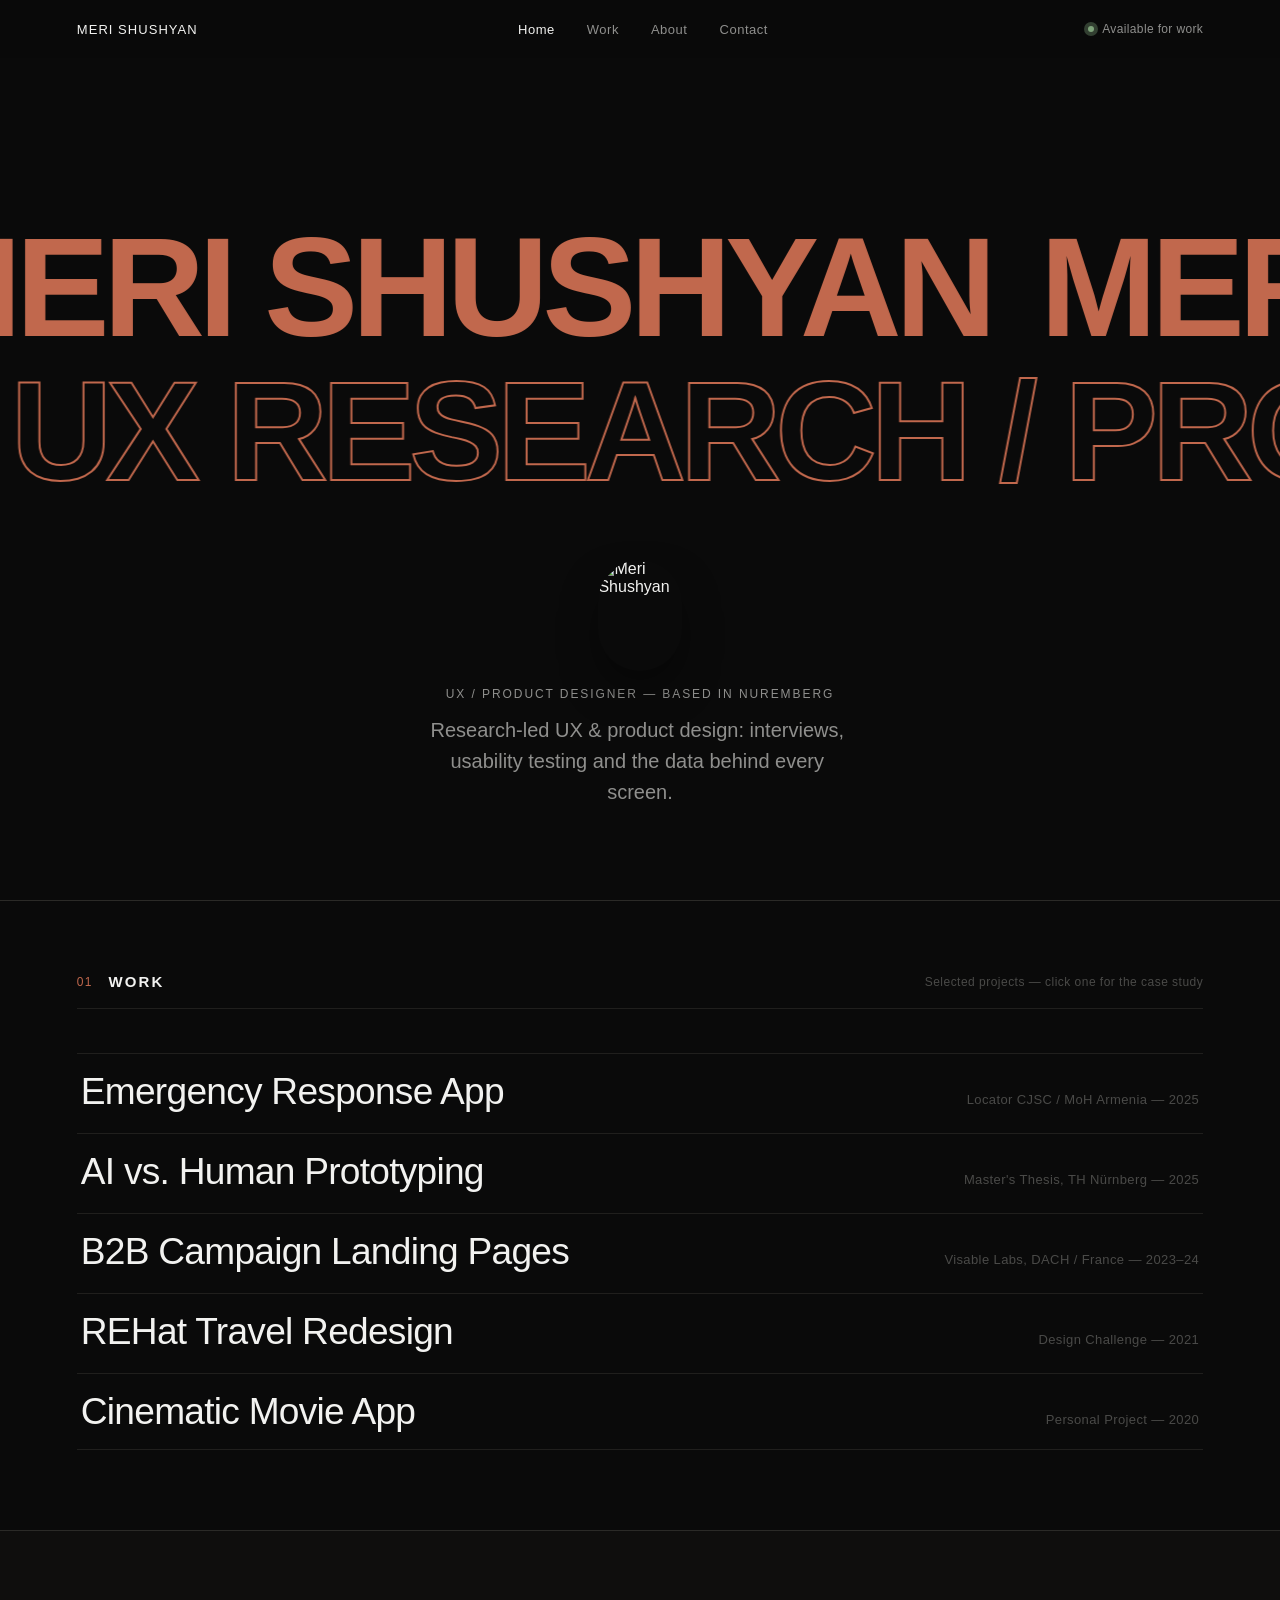
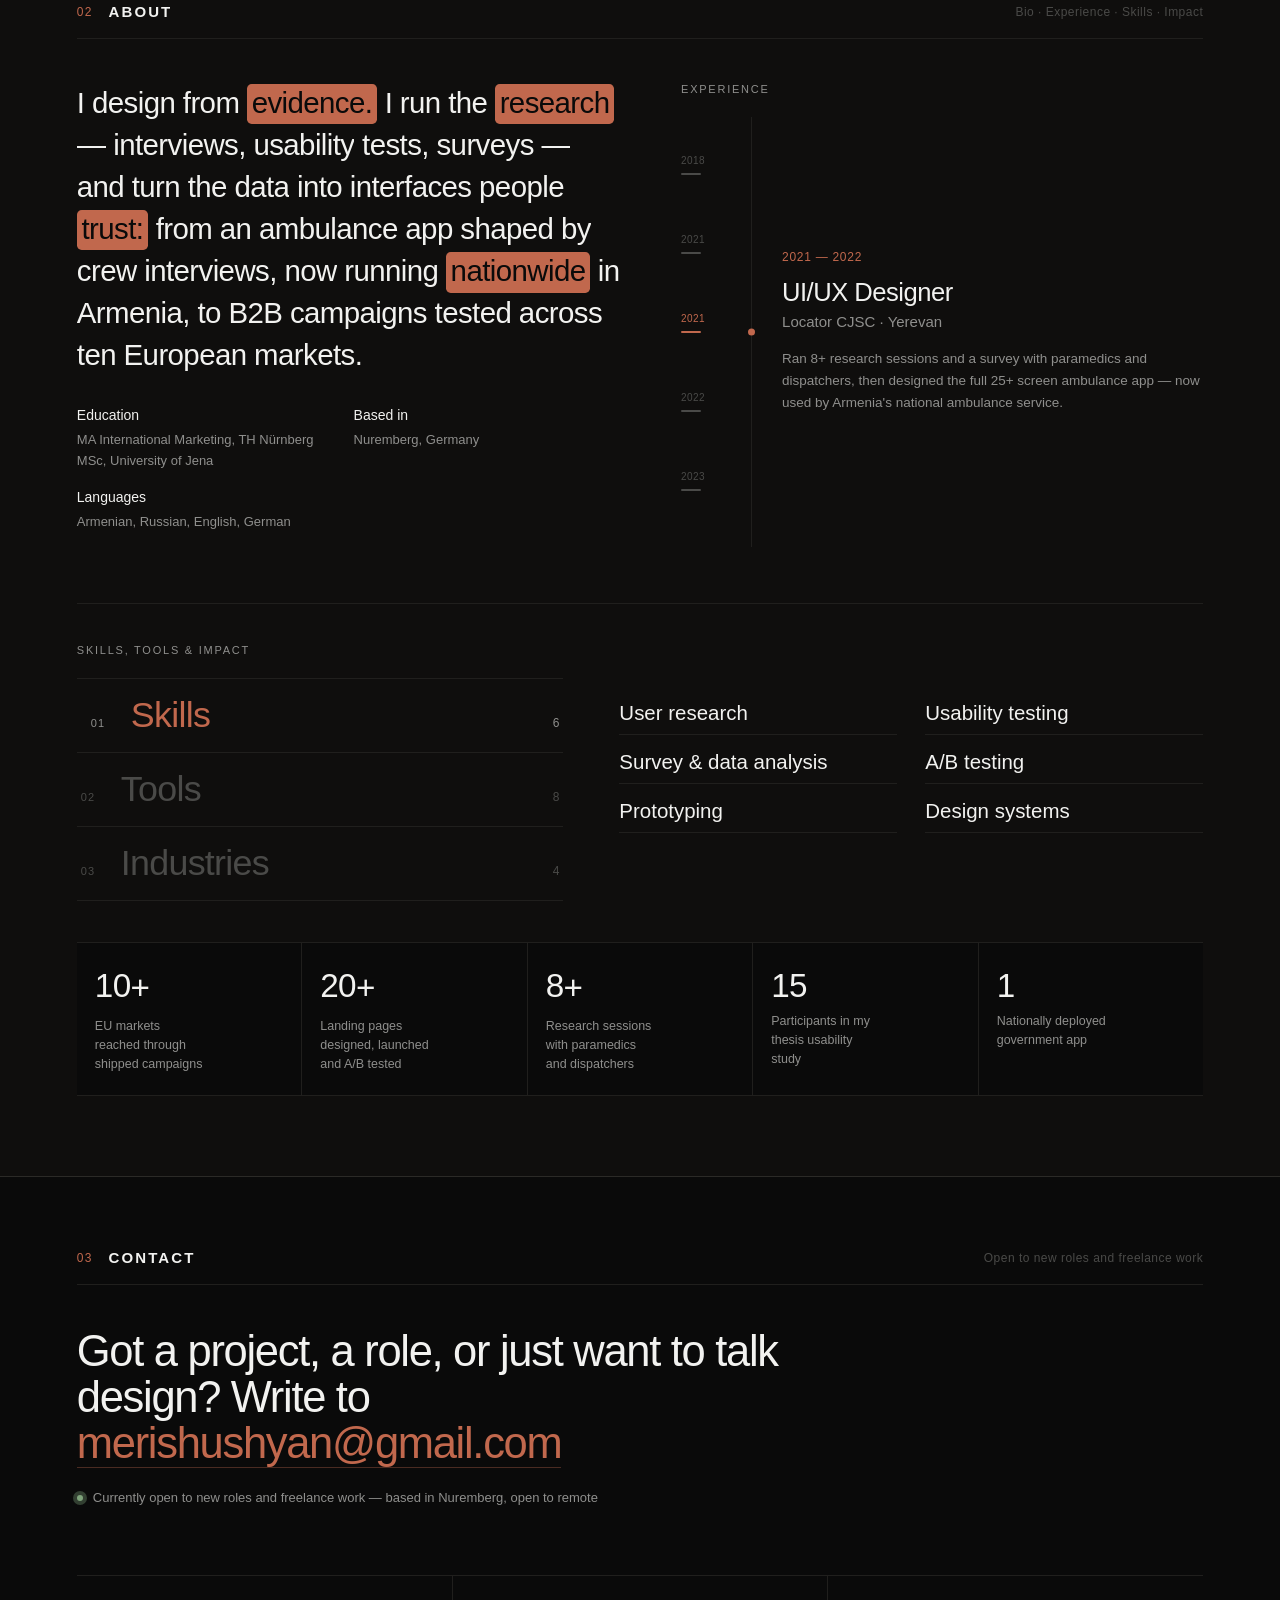
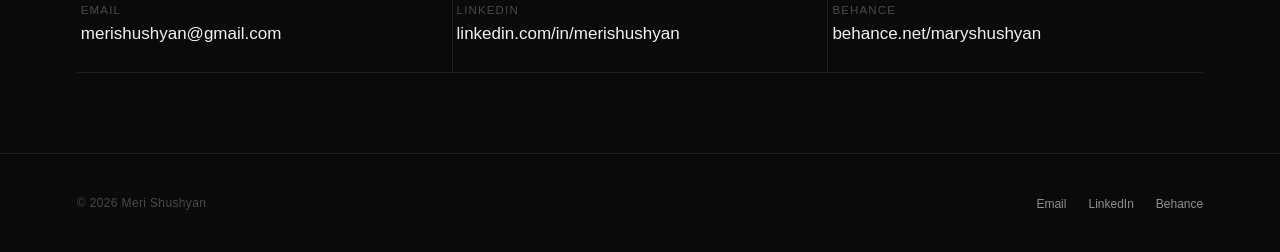
==== index.html @ 02d2c331 "Add files via upload" ====
<!DOCTYPE html>
<html lang="en">
<head>
<meta charset="UTF-8">
<meta name="viewport" content="width=device-width, initial-scale=1.0">
<title>Meri Shushyan — UX / Product Designer</title>
<link rel="stylesheet" href="styles.css">
</head>
<body class="is-loading">

<div id="intro" aria-hidden="true">
  <div class="loader" id="loader"></div>
  <p class="loader-label">loading portfolio…</p>
</div>


<nav class="nav" data-nav>
  <a href="#top" class="nav__logo">MERI SHUSHYAN</a>
  <ul class="nav__links">
    <li><a href="#top" class="is-active">Home</a></li>
    <li><a href="#work">Work</a></li>
    <li><a href="#about">About</a></li>
    <li><a href="#contact">Contact</a></li>
  </ul>
  <a href="mailto:merishushyan@gmail.com" class="nav__status">
    <span class="nav__status-dot"></span>Available for work
  </a>
  <button class="nav__hamburger" data-nav-toggle aria-label="Menu"><span></span><span></span><span></span></button>
</nav>

<nav class="nav__mobile" data-nav-mobile>
  <a href="#top">Home</a>
  <a href="#work">Work</a>
  <a href="#about">About</a>
  <a href="#contact">Contact</a>
  <a href="mailto:merishushyan@gmail.com" class="nav__status">
    <span class="nav__status-dot"></span>Available for work
  </a>
</nav>

<!-- ================= HERO ================= -->
<span id="top"></span>
<section class="hero hero--center hero--cutout hero--vc" id="heroCut">
  <div class="hx__marquees" aria-hidden="true">
    <div class="hx__row hx__row--fill" data-dir="-1"><div class="hx__track"></div></div>
    <div class="hx__row hx__row--line" data-dir="1"><div class="hx__track"></div></div>
  </div>
  <h1 class="hx__sr">Meri Shushyan — UX / Product Designer</h1>
  <div class="hx__fade"></div>
  <div class="hx__meta">
    <div class="hx__photo"><img src="assets/profile/meri-redbg.jpg" alt="Meri Shushyan"></div>
    <div class="hx__text">
      <p class="hc__eyebrow">UX / Product Designer — based in Nuremberg</p>
      <p class="hc__tagline" data-blur-words>Research-led UX &amp; product design: interviews, usability testing and the data behind every screen.</p>
    </div>
  </div>
  <a class="hc__scroll" href="#work" aria-label="Scroll down"><svg width="22" height="22" viewBox="0 0 24 24" fill="none" stroke="currentColor" stroke-width="1.6" stroke-linecap="round" stroke-linejoin="round"><path d="M6 9l6 6 6-6"/></svg></a>
</section>

<!-- ================= WORK ================= -->
<section class="sec sec--work work" id="work">
  <header class="sec__head"><span class="sec__num">01</span><h2 class="sec__title">Work</h2><span class="sec__sub">Selected projects — click one for the case study</span></header>
  <div class="work-stage" id="workStage">
    <div class="preview" id="preview">
      <div class="preview__track" id="previewTrack"></div>
    </div>

    <div class="list" id="list">
      <div class="row" data-preview="assets/work/hover/ambulance.jpg">
        <a href="case-ambulance.html">
          <span class="row__title-wrap">
            <span class="row__title">Emergency Response App</span>
            <span class="row__title-ghost" aria-hidden="true">Emergency Response App</span>
          </span>
          <span class="row__meta">Locator CJSC / MoH Armenia — 2025</span>
        </a>
      </div>
      <div class="row" data-preview="assets/work/hover/thesis.jpg">
        <a href="case-ai-thesis.html">
          <span class="row__title-wrap">
            <span class="row__title">AI vs. Human Prototyping</span>
            <span class="row__title-ghost" aria-hidden="true">AI vs. Human Prototyping</span>
          </span>
          <span class="row__meta">Master's Thesis, TH Nürnberg — 2025</span>
        </a>
      </div>
      <div class="row" data-preview="assets/work/hover/b2b.jpg">
        <a href="case-b2b-landing.html">
          <span class="row__title-wrap">
            <span class="row__title">B2B Campaign Landing Pages</span>
            <span class="row__title-ghost" aria-hidden="true">B2B Campaign Landing Pages</span>
          </span>
          <span class="row__meta">Visable Labs, DACH / France — 2023–24</span>
        </a>
      </div>
      <div class="row" data-preview="assets/work/hover/travel.jpg">
        <a href="case-rehat-travel.html">
          <span class="row__title-wrap">
            <span class="row__title">REHat Travel Redesign</span>
            <span class="row__title-ghost" aria-hidden="true">REHat Travel Redesign</span>
          </span>
          <span class="row__meta">Design Challenge — 2021</span>
        </a>
      </div>
      <div class="row" data-preview="assets/work/hover/movie.jpg">
        <a href="case-cinematic.html">
          <span class="row__title-wrap">
            <span class="row__title">Cinematic Movie App</span>
            <span class="row__title-ghost" aria-hidden="true">Cinematic Movie App</span>
          </span>
          <span class="row__meta">Personal Project — 2020</span>
        </a>
      </div>
    </div>
  </div>

</section>

<!-- ================= ABOUT (bio + experience + skills + impact) ================= -->
<div id="about"></div>
<section class="sec sec--about" id="aboutSec">
  <header class="sec__head"><span class="sec__num">02</span><h2 class="sec__title">About</h2><span class="sec__sub">Bio · Experience · Skills · Impact</span></header>
  <div class="about-grid">
    <div class="about-bio" id="aboutBio">
      <h2 class="about-copy" id="aboutCopy" data-words='[{"t": "I", "type": null}, {"t": "design", "type": null}, {"t": "from", "type": null}, {"t": "evidence.", "type": "fill"}, {"t": "I", "type": null}, {"t": "run", "type": null}, {"t": "the", "type": null}, {"t": "research", "type": "fill"}, {"t": "—", "type": null}, {"t": "interviews,", "type": null}, {"t": "usability", "type": null}, {"t": "tests,", "type": null}, {"t": "surveys", "type": null}, {"t": "—", "type": null}, {"t": "and", "type": null}, {"t": "turn", "type": null}, {"t": "the", "type": null}, {"t": "data", "type": null}, {"t": "into", "type": null}, {"t": "interfaces", "type": null}, {"t": "people", "type": null}, {"t": "trust:", "type": "fill"}, {"t": "from", "type": null}, {"t": "an", "type": null}, {"t": "ambulance", "type": null}, {"t": "app", "type": null}, {"t": "shaped", "type": null}, {"t": "by", "type": null}, {"t": "crew", "type": null}, {"t": "interviews,", "type": null}, {"t": "now", "type": null}, {"t": "running", "type": null}, {"t": "nationwide", "type": "fill"}, {"t": "in", "type": null}, {"t": "Armenia,", "type": null}, {"t": "to", "type": null}, {"t": "B2B", "type": null}, {"t": "campaigns", "type": null}, {"t": "tested", "type": null}, {"t": "across", "type": null}, {"t": "ten", "type": null}, {"t": "European", "type": null}, {"t": "markets.", "type": null}]'></h2>
      <div class="about-meta">
    <div class="about-meta__item"><b>Education</b>MA International Marketing, TH Nürnberg<br>MSc, University of Jena</div>
    <div class="about-meta__item"><b>Based in</b>Nuremberg, Germany</div>
    <div class="about-meta__item"><b>Languages</b>Armenian, Russian, English, German</div>
  </div>
    </div>
    <div class="about-exp" id="experience">
      <p class="mini-eyebrow">Experience</p>
      <div class="scrubber">
    <div class="rail" id="rail" tabindex="0"></div>
    <div class="preview-panel" id="panel">
      <span class="preview-dot" id="pDot"></span>
      <div class="preview-card" id="previewCard">
        <span class="preview-card__date" id="pDate"></span>
        <div class="preview-card__title" id="pTitle"></div>
        <div class="preview-card__org" id="pOrg"></div>
        <p class="preview-card__desc" id="pDesc"></p>
      </div>
    </div>
  </div>
    </div>
  </div>
  <div class="about-skills skills" id="skills">
    <p class="mini-eyebrow">Skills, tools &amp; impact</p>
    <div class="sh" id="skillHover"><ul class="sh__list"><li class="sh__row is-active" data-i="0" tabindex="0"><span class="sh__n">01</span><span class="sh__label">Skills</span><span class="sh__count">6</span></li><li class="sh__row" data-i="1" tabindex="0"><span class="sh__n">02</span><span class="sh__label">Tools</span><span class="sh__count">8</span></li><li class="sh__row" data-i="2" tabindex="0"><span class="sh__n">03</span><span class="sh__label">Industries</span><span class="sh__count">4</span></li></ul><div class="sh__panel"><ul class="sh__items is-active" data-i="0"><li style="--d:0ms">User research</li><li style="--d:55ms">Usability testing</li><li style="--d:110ms">Survey &amp; data analysis</li><li style="--d:165ms">A/B testing</li><li style="--d:220ms">Prototyping</li><li style="--d:275ms">Design systems</li></ul><ul class="sh__items" data-i="1"><li style="--d:0ms">Lookback</li><li style="--d:55ms">Figma</li><li style="--d:110ms">Hotjar</li><li style="--d:165ms">Miro</li><li style="--d:220ms">HubSpot</li><li style="--d:275ms">Webflow</li><li style="--d:330ms">Jira</li><li style="--d:385ms">AI tools</li></ul><ul class="sh__items" data-i="2"><li style="--d:0ms">Govtech</li><li style="--d:55ms">B2B SaaS</li><li style="--d:110ms">Travel</li><li style="--d:165ms">Media</li></ul></div></div>
    <div class="impact" id="impact">
    <div class="stat" data-value="10+"><span class="stat__num" data-num="10+"></span><span class="stat__label">EU markets reached through shipped campaigns</span></div>
    <div class="stat" data-value="20+"><span class="stat__num" data-num="20+"></span><span class="stat__label">Landing pages designed, launched and A/B tested</span></div>
    <div class="stat" data-value="8+"><span class="stat__num" data-num="8+"></span><span class="stat__label">Research sessions with paramedics and dispatchers</span></div>
    <div class="stat" data-value="15"><span class="stat__num" data-num="15"></span><span class="stat__label">Participants in my thesis usability study</span></div>
    <div class="stat" data-value="1"><span class="stat__num" data-num="1"></span><span class="stat__label">Nationally deployed government app</span></div>
  </div>
  </div>
</section>

<!-- ================= CONTACT ================= -->
<section class="sec sec--contact" id="contact">
  <header class="sec__head"><span class="sec__num">03</span><h2 class="sec__title">Contact</h2><span class="sec__sub">Open to new roles and freelance work</span></header>
  <div class="contact-body contact-hero">
  
  <h1>Got a project, a role, or just want to talk design? Write to <a href="mailto:merishushyan@gmail.com">merishushyan@gmail.com</a></h1>

  <p class="contact-status"><span class="nav__status-dot"></span>Currently open to new roles and freelance work — based in Nuremberg, open to remote</p>

  <div class="contact-links">
    <a class="contact-link" href="mailto:merishushyan@gmail.com">
      <small>Email</small>
      <span>merishushyan@gmail.com</span>
    </a>
    <a class="contact-link" href="https://linkedin.com/in/merishushyan" target="_blank" rel="noopener">
      <small>LinkedIn</small>
      <span>linkedin.com/in/merishushyan</span>
    </a>
    <a class="contact-link" href="https://behance.net/maryshushyan" target="_blank" rel="noopener">
      <small>Behance</small>
      <span>behance.net/maryshushyan</span>
    </a>
  </div>
</div>
</section>

<footer class="site-footer">
  <span>© 2026 Meri Shushyan</span>
  <ul class="footer-links">
    <li><a href="mailto:merishushyan@gmail.com">Email</a></li>
    <li><a href="https://linkedin.com/in/merishushyan" target="_blank" rel="noopener">LinkedIn</a></li>
    <li><a href="https://behance.net/maryshushyan" target="_blank" rel="noopener">Behance</a></li>
  </ul>
</footer>

<script src="main.js"></script>
</body>
</html>
---- styles.css ----
/* =========================================================
   Meri Shushyan — Portfolio
   Shared design system: black / clay / Inter
   ========================================================= */

:root{
  --bg:#0A0A0A;
  --bg-raise:#121110;
  --ink:#F2F2F0;
  --ink-soft:#8F8F8D;
  --ink-dim:#4A4A48;
  --clay:#C1684D;
  --line:#201F1D;
  --green:#7FA37A;
}

*{ box-sizing:border-box; margin:0; padding:0; }
html{ scroll-behavior:smooth; }
html,body{
  background:var(--bg);
  color:var(--ink);
  font-family:'Inter',-apple-system,BlinkMacSystemFont,'Segoe UI',sans-serif;
  -webkit-font-smoothing:antialiased;
  width:100%;
}
a{ color:inherit; }
img{ max-width:100%; display:block; }
section{ position:relative; width:100%; }

.eyebrow{
  font-size:12px;
  letter-spacing:0.16em;
  text-transform:uppercase;
  color:var(--ink-soft);
}

/* ============ NAV (shared across all pages) ============ */
.nav{
  position:fixed;
  top:0; left:0; right:0;
  z-index:50;
  display:flex;
  align-items:center;
  justify-content:space-between;
  padding:26px 6vw;
}
.nav__logo{
  font-size:13px;
  letter-spacing:0.08em;
  font-weight:500;
  text-decoration:none;
  color:var(--ink);
}
.nav__links{
  display:flex;
  align-items:center;
  gap:32px;
  list-style:none;
}
.nav__links a{
  text-decoration:none;
  color:var(--ink-soft);
  font-size:13px;
  letter-spacing:0.04em;
  transition:color .2s ease;
}
.nav__links a:hover,
.nav__links a.is-active{ color:var(--ink); }

.nav__status{
  display:flex;
  align-items:center;
  gap:8px;
  font-size:12px;
  color:var(--ink-soft);
  letter-spacing:0.03em;
  text-decoration:none;
}
.nav__status-dot{
  width:6px; height:6px;
  border-radius:50%;
  background:var(--green);
  position:relative;
}
.nav__status-dot::after{
  content:'';
  position:absolute;
  inset:-4px;
  border-radius:50%;
  background:var(--green);
  opacity:0.35;
  animation:pulse 2.2s ease-out infinite;
}
@keyframes pulse{
  0%{ transform:scale(0.6); opacity:0.5; }
  100%{ transform:scale(2.2); opacity:0; }
}

.nav__hamburger{
  display:none;
  width:32px; height:32px;
  background:transparent;
  border:none;
  flex-direction:column;
  justify-content:center;
  gap:5px;
  cursor:pointer;
}
.nav__hamburger span{
  display:block;
  height:1px;
  background:var(--ink);
}

@media (max-width: 760px){
  .nav__links, .nav__status{ display:none; }
  .nav__hamburger{ display:flex; }
}

.nav__mobile{
  position:fixed;
  inset:0;
  z-index:49;
  background:var(--bg);
  display:none;
  flex-direction:column;
  gap:24px;
  padding:110px 8vw 40px;
}
.nav__mobile.is-open{ display:flex; }
.nav__mobile a{
  text-decoration:none;
  color:var(--ink);
  font-size:28px;
  font-weight:500;
  letter-spacing:-0.02em;
}
.nav__mobile .nav__status{ display:flex; margin-top:12px; }

/* ============ FOOTER (shared) ============ */
.site-footer{
  border-top:1px solid var(--line);
  padding:40px 6vw;
  display:flex;
  align-items:center;
  justify-content:space-between;
  flex-wrap:wrap;
  gap:16px;
}
.site-footer span{
  font-size:12px;
  color:var(--ink-dim);
  letter-spacing:0.03em;
}
.site-footer .footer-links{
  display:flex;
  gap:22px;
  list-style:none;
}
.site-footer .footer-links a{
  font-size:12px;
  color:var(--ink-soft);
  text-decoration:none;
  transition:color .2s ease;
}
.site-footer .footer-links a:hover{ color:var(--ink); }

/* ============ HERO (Home) ============ */
.hero{
  min-height:100vh;
  display:grid;
  grid-template-columns:1fr 1fr;
  align-items:center;
  padding:0 6vw;
  overflow:hidden;
}
.hero__left{ position:relative; z-index:3; }
.hero__eyebrow{ margin-bottom:22px; }
.hero__name{
  font-size:clamp(44px, 6.6vw, 92px);
  font-weight:500;
  letter-spacing:-0.03em;
  line-height:0.98;
}
.hero__tagline{
  margin-top:26px;
  font-size:clamp(15px,1.5vw,18px);
  color:var(--ink-soft);
  max-width:380px;
  line-height:1.6;
}
.hero__scroll{
  margin-top:46px;
  display:inline-flex;
  align-items:center;
  gap:10px;
  font-size:12px;
  letter-spacing:0.08em;
  text-transform:uppercase;
  color:var(--ink-soft);
}
.hero__scroll .dot{ width:5px; height:5px; border-radius:50%; background:var(--clay); }

.hero__right{
  position:relative;
  height:100%;
  display:flex;
  align-items:center;
  justify-content:center;
}
.stage{
  position:relative;
  width:100%;
  height:100%;
  display:flex;
  align-items:center;
  justify-content:center;
  perspective:2200px;
  cursor:grab;
  touch-action:none;
}
.stage.is-dragging{ cursor:grabbing; }
.tilt{ position:relative; transform-style:preserve-3d; transform:rotateX(-10deg); }
.ring{
  position:relative;
  width:var(--card-w);
  height:var(--card-h);
  transform-style:preserve-3d;
  will-change:transform;
}
.ring__card{
  position:absolute; inset:0;
  border-radius:14px;
  overflow:hidden;
  backface-visibility:hidden;
  box-shadow:0 24px 60px -20px rgba(0,0,0,0.6);
  background:#151412;
}
.ring__card img{ width:100%; height:100%; object-fit:cover; display:block; filter:saturate(0.86) brightness(0.9); }
.ring__card::after{ content:''; position:absolute; inset:0; background:linear-gradient(180deg, rgba(10,10,10,0) 55%, rgba(10,10,10,0.55) 100%); }

.portrait{
  position:absolute;
  left:50%; top:50%;
  transform:translate(-50%,-50%) translateZ(var(--portrait-z,0px)) scale(var(--portrait-scale,1));
  width:min(19vw, 260px);
  aspect-ratio:620/774;
  border-radius:18px;
  overflow:hidden;
  box-shadow:0 40px 90px -24px rgba(0,0,0,0.7);
  pointer-events:none;
}
.portrait img{ width:100%; height:100%; object-fit:cover; display:block; }

@media (max-width: 860px){
  .hero{ grid-template-columns:1fr; min-height:auto; padding-top:140px; padding-bottom:60px; }
  .hero__right{ height:340px; margin-top:40px; }
}

/* ============ INTRO STATEMENT (Home) ============ */
.intro{
  padding:110px 6vw;
  border-top:1px solid var(--line);
}
.intro p{
  font-size:clamp(24px, 3.4vw, 42px);
  font-weight:500;
  letter-spacing:-0.02em;
  line-height:1.4;
  max-width:900px;
  color:var(--ink-soft);
}
.intro p b{ color:var(--ink); font-weight:500; }

/* ============ WORK LIST (Work page + Home preview) ============ */
.work{
  padding:100px 6vw 120px;
  border-top:1px solid var(--line);
}
.work__top{
  display:flex;
  align-items:baseline;
  justify-content:space-between;
  margin-bottom:56px;
  flex-wrap:wrap;
  gap:12px;
}
.work__top h2{ font-size:15px; font-weight:500; letter-spacing:0.06em; text-transform:uppercase; }
.work__top span{ font-size:12px; color:var(--ink-dim); letter-spacing:0.03em; }
.work__top a.view-all{
  font-size:13px;
  color:var(--clay);
  text-decoration:none;
  display:inline-flex;
  align-items:center;
  gap:6px;
}

.work-stage{
  position:relative;
  width:100%;
  cursor:default;
}
.preview{
  position:absolute; top:0; left:0;
  width:420px; height:192px; /* 1600x732 */
  border-radius:14px;
  overflow:hidden;
  pointer-events:none;
  z-index:2;
  opacity:0;
  transition:opacity .35s cubic-bezier(.19,1,.22,1);
  box-shadow:0 30px 60px -20px rgba(0,0,0,0.55);
  will-change:transform;
}
.preview.is-active{ opacity:1; }
.preview__track{ position:absolute; inset:0; width:100%; height:100%; }
.preview__frame{ position:absolute; inset:0; width:100%; height:100%; transform:translateY(100%); transition:transform .62s cubic-bezier(.19,1,.22,1); }
.preview__frame img{ width:100%; height:100%; object-fit:cover; display:block; }
.preview__frame.is-current{ transform:translateY(0%); }
.preview__frame.is-prev{ transform:translateY(-100%); }
.preview__frame.is-next{ transform:translateY(100%); }

.list{ display:flex; flex-direction:column; gap:4px; }
.row{ overflow:hidden; border-top:1px solid var(--line); }
.list .row:last-child{ border-bottom:1px solid var(--line); }
.row a{ display:flex; align-items:baseline; justify-content:space-between; gap:24px; text-decoration:none; color:var(--ink); padding:20px 4px; position:relative; }
.row__title-wrap{ position:relative; overflow:hidden; }
.row__title{ display:block; font-size:clamp(26px, 4vw, 50px); font-weight:500; letter-spacing:-0.02em; transition:transform .5s cubic-bezier(.65,0,.15,1), color .3s ease; }
.row__title-ghost{ position:absolute; top:100%; left:0; width:100%; font-size:clamp(26px, 4vw, 50px); font-weight:500; letter-spacing:-0.02em; color:var(--clay); transition:transform .5s cubic-bezier(.65,0,.15,1); }
.row.is-hover .row__title{ transform:translateY(-100%); }
.row.is-hover .row__title-ghost{ transform:translateY(-100%); }
.row.is-dim .row__title{ color:var(--ink-dim); }
.row__meta{ flex:0 0 auto; text-align:right; font-size:13px; color:var(--ink-dim); letter-spacing:0.03em; padding-top:8px; white-space:nowrap; }
.row.is-dim .row__meta{ color:#2E2D2B; }

/* ============ ABOUT — BLOCK TEXT REVEAL ============ */
.about-bio{
  padding:150px 6vw 90px;
  border-top:1px solid var(--line);
}
.about-bio__eyebrow{ margin-bottom:34px; }
.about-copy{
  font-size:clamp(28px, 4vw, 54px);
  font-weight:500;
  line-height:1.28;
  letter-spacing:-0.02em;
  max-width:1180px;
}
.a-word{ display:inline-block; overflow:hidden; vertical-align:top; padding-bottom:0.08em; }
.a-word__inner{ display:inline-block; color:var(--ink); transform:translateY(110%); transition:transform .78s cubic-bezier(.19,1,.22,1); }
.about-bio.is-visible .a-word__inner{ transform:translateY(0%); }

.a-word--block{ position:relative; display:inline-block; overflow:visible; }
.a-word--block .highlight-bg{
  position:absolute; top:0.03em; bottom:0.03em; left:0; right:0;
  border-radius:0.16em;
  background:var(--clay);
  transform:scaleX(0);
  transform-origin:left;
  transition:transform .5s cubic-bezier(.65,0,.15,1);
  z-index:0;
}
.about-bio.is-visible .a-word--block .highlight-bg{ transform:scaleX(1); }
.a-word--block .a-word__inner{ position:relative; z-index:1; padding:0 0.16em; color:var(--bg); }

.about-meta{
  margin-top:56px;
  display:flex;
  gap:64px;
  flex-wrap:wrap;
  opacity:0;
  transform:translateY(10px);
  transition:opacity .7s cubic-bezier(.16,1,.3,1) .4s, transform .7s cubic-bezier(.16,1,.3,1) .4s;
}
.about-bio.is-visible .about-meta{ opacity:1; transform:translateY(0); }
.about-meta__item{ font-size:13px; color:var(--ink-soft); line-height:1.6; }
.about-meta__item b{ display:block; color:var(--ink); font-weight:500; font-size:14px; margin-bottom:4px; }

/* ============ SKILLS / CAROUSEL ============ */
.skills{
  padding:110px 6vw 90px;
  border-top:1px solid var(--line);
}
.skills__eyebrow{ margin-bottom:40px; }
.carousel-line{
  font-size:clamp(26px, 4vw, 52px);
  font-weight:500;
  letter-spacing:-0.03em;
  line-height:1.35;
  display:flex;
  flex-wrap:wrap;
  align-items:center;
  gap:0.28em;
}
.carousel-line__prefix{ color:var(--ink-soft); white-space:pre; }
.badge{
  position:relative;
  display:inline-flex;
  align-items:center;
  justify-content:center;
  overflow:hidden;
  color:var(--bg);
  border-radius:0.22em;
  padding:0.04em 0.22em 0.08em;
  white-space:nowrap;
  transition:width .45s cubic-bezier(.65,0,.15,1);
}
.badge--clay{ background:var(--clay); }
.badge--outline{ background:transparent; border:1.5px solid var(--ink-soft); color:var(--ink-soft); }
.badge__content{ position:relative; display:inline-block; white-space:nowrap; }
.badge__word{ display:inline-block; }
.char{ display:inline-block; will-change:transform, opacity; }

/* ============ IMPACT / STATS ============ */
.impact{
  margin-top:90px;
  display:grid;
  grid-template-columns:repeat(5, 1fr);
  gap:1px;
  background:var(--line);
  border-top:1px solid var(--line);
  border-bottom:1px solid var(--line);
}
.stat{
  background:var(--bg);
  padding:44px 20px 34px;
  display:flex;
  flex-direction:column;
  gap:14px;
}
.stat__num{
  font-size:clamp(34px, 3.6vw, 54px);
  font-weight:500;
  letter-spacing:-0.02em;
  display:flex;
}
.digit-mask{ overflow:hidden; height:1em; display:inline-block; }
.digit-strip{
  display:flex;
  flex-direction:column;
  transform:translateY(0%);
  transition:transform .9s cubic-bezier(.16,1,.3,1);
}
.digit-strip span{ height:1em; line-height:1; display:block; }
.plain-char{ display:inline-block; opacity:0; transform:translateY(14px); transition:opacity .5s ease, transform .5s ease; }
.impact.is-visible .plain-char{ opacity:1; transform:translateY(0); }
.stat__label{ font-size:12.5px; color:var(--ink-soft); line-height:1.5; max-width:16ch; }

@media (max-width: 860px){
  .impact{ grid-template-columns:repeat(2, 1fr); }
}

/* ============ CONTACT PAGE ============ */
.contact-hero{
  min-height:100vh;
  display:flex;
  flex-direction:column;
  justify-content:center;
  padding:140px 6vw 100px;
}
.contact-hero__eyebrow{ margin-bottom:24px; }
.contact-hero h1{
  font-size:clamp(38px, 6vw, 84px);
  font-weight:500;
  letter-spacing:-0.03em;
  line-height:1.05;
  max-width:900px;
}
.contact-hero h1 a{
  color:var(--clay);
  text-decoration:none;
  border-bottom:1.5px solid rgba(193,104,77,0.35);
  transition:border-color .2s ease;
}
.contact-hero h1 a:hover{ border-color:var(--clay); }

.contact-links{
  margin-top:70px;
  display:flex;
  flex-wrap:wrap;
  gap:1px;
  background:var(--line);
  border-top:1px solid var(--line);
  border-bottom:1px solid var(--line);
}
.contact-link{
  flex:1 1 220px;
  background:var(--bg);
  padding:28px 4px;
  text-decoration:none;
  color:var(--ink);
  display:flex;
  flex-direction:column;
  gap:8px;
  transition:background .2s ease;
}
.contact-link:hover{ background:var(--bg-raise); }
.contact-link small{ font-size:11.5px; letter-spacing:0.1em; text-transform:uppercase; color:var(--ink-dim); }
.contact-link span{ font-size:17px; font-weight:500; }

.contact-status{
  margin-top:40px;
  display:inline-flex;
  align-items:center;
  gap:10px;
  font-size:13px;
  color:var(--ink-soft);
}

/* ---- intro loader (index only) ---- */
body.is-loading{ overflow:hidden; }
#intro{ position:fixed; inset:0; z-index:200; background:var(--bg); display:flex; flex-direction:column; align-items:center; justify-content:center; gap:22px; transition:opacity .6s cubic-bezier(.16,1,.3,1), visibility .6s; }
#intro.is-hidden{ opacity:0; visibility:hidden; pointer-events:none; }
.loader{ position:relative; display:inline-flex; flex-direction:column; overflow:hidden; font-family:'SF Mono','Menlo','Consolas',monospace; font-size:13px; line-height:1.3; letter-spacing:0.3em; color:#2A2826; }
.loader-row{ white-space:pre; }
.loader-block{ position:absolute; top:0; bottom:0; background:var(--clay); mix-blend-mode:screen; }
.loader-label{ font-size:11px; letter-spacing:0.14em; text-transform:uppercase; color:#4A4A48; }
.hero__eyebrow,.hero__name,.hero__tagline,.hero__scroll{ transition:opacity .9s cubic-bezier(.16,1,.3,1), transform .9s cubic-bezier(.16,1,.3,1); }
body.is-loading .hero__eyebrow,body.is-loading .hero__name,body.is-loading .hero__tagline,body.is-loading .hero__scroll{ opacity:0; transform:translateY(24px); }
.hero__name{ transition-delay:.1s; } .hero__tagline{ transition-delay:.25s; } .hero__scroll{ transition-delay:.4s; }

/* ---- centered hero: big name + pill photo ---- */
.hero.hero--center{ display:flex; flex-direction:column; align-items:center; justify-content:center; text-align:center; position:relative; padding:90px 4vw 150px; }
.hc__name{ position:relative; display:flex; flex-direction:column; align-items:center; }
.hc__line{ display:flex; justify-content:center; font-weight:700; font-size:clamp(64px,15.5vw,210px); line-height:.8; letter-spacing:-0.045em; color:var(--clay); white-space:nowrap; }
.hc__photo{ position:absolute; top:50%; left:50%; transform:translate(-50%,-50%); width:clamp(70px,9.5vw,130px); aspect-ratio:129/218; border-radius:999px; overflow:hidden; box-shadow:0 30px 70px -20px rgba(0,0,0,.8); transition:transform .3s ease; cursor:pointer; z-index:2; }
.hc__photo:hover{ transform:translate(-50%,-50%) scale(1.1); }
.hc__photo img{ width:100%; height:100%; object-fit:cover; object-position:50% 30%; display:block; }
.hc__eyebrow{ margin-top:46px; font-size:12px; letter-spacing:.16em; text-transform:uppercase; color:var(--ink-soft); }
.hc__tagline{ margin-top:14px; font-size:clamp(15px,1.6vw,20px); color:var(--ink-soft); max-width:520px; line-height:1.55; display:flex; flex-wrap:wrap; justify-content:center; }
.hc__scroll{ position:absolute; bottom:34px; left:50%; transform:translateX(-50%); color:var(--ink-dim); transition:color .3s; }
.hc__scroll:hover{ color:var(--ink); }
.blur-seg{ display:inline-block; opacity:0; filter:blur(10px); transform:translateY(-20px); transition:opacity .6s ease-out, filter .6s ease-out, transform .6s ease-out; }
body:not(.is-loading) .blur-seg{ opacity:1; filter:blur(0); transform:none; }
.hc__eyebrow,.hc__scroll{ transition:opacity .8s ease 1.2s; }
body.is-loading .hc__eyebrow, body.is-loading .hc__scroll{ opacity:0; }

/* ---- cutout hero with moving name ---- */
.hero.hero--cutout{ height:100vh; min-height:640px; padding:0; justify-content:flex-end; overflow:hidden; display:block; }
.hx__sr{ position:absolute; width:1px; height:1px; overflow:hidden; clip:rect(0 0 0 0); }
.hx__marquees{ position:absolute; inset:0; z-index:1; pointer-events:none; }
.hx__row{ position:absolute; left:0; width:100%; overflow:hidden; white-space:nowrap; }
.hx__row--fill{ top:24%; }
.hx__row--line{ top:46%; }
.hx__track{ display:inline-flex; will-change:transform; }
.hx__item{ font-weight:700; letter-spacing:-0.045em; line-height:.9; font-size:clamp(64px,13vw,200px); padding-right:.35em; }
.hx__row--fill .hx__item{ color:var(--clay); }
.hx__row--line .hx__item{ color:transparent; -webkit-text-stroke:2px var(--clay); }
.hx__cutout{ position:absolute; z-index:2; left:50%; bottom:0; height:min(38vh,360px); width:auto; transform:translateX(-50%); will-change:transform; pointer-events:none; opacity:0; transition:opacity 1s ease .2s; -webkit-mask-image:linear-gradient(90deg,transparent 0,#000 9%,#000 91%,transparent 100%); mask-image:linear-gradient(90deg,transparent 0,#000 9%,#000 91%,transparent 100%); }
body:not(.is-loading) .hx__cutout{ opacity:1; }
.hx__fade{ position:absolute; z-index:3; left:0; right:0; bottom:0; height:22%; background:linear-gradient(180deg, rgba(10,10,10,0), rgba(10,10,10,.85) 95%); pointer-events:none; }
.hx__meta{ position:absolute; z-index:4; left:6vw; bottom:64px; max-width:300px; text-align:left; display:flex; flex-direction:column; align-items:flex-start; }
.hero--cutout .hc__tagline{ justify-content:flex-start; text-align:left; }
.hero--cutout .hc__scroll{ left:auto; right:6vw; transform:none; z-index:4; }
.hero--cutout .hc__eyebrow{ margin-top:0; }
@media (max-width:860px){ .hero--cutout{ min-height:600px; } .hx__row--fill{ top:20%; } .hx__row--line{ top:44%; } .hx__cutout{ height:30vh; } .hx__meta{ left:0; right:0; margin:auto; align-items:center; text-align:center; bottom:50px; padding:0 24px; } .hero--cutout .hc__tagline{ justify-content:center; text-align:center; } .hero--cutout .hc__scroll{ display:none; } }

/* small framed photo, bottom right */
.hx__photo{ position:absolute; z-index:4; right:6vw; bottom:64px; width:clamp(84px,8vw,112px); aspect-ratio:3/4; border-radius:999px; overflow:hidden; box-shadow:0 20px 50px -16px rgba(0,0,0,.8); transition:transform .3s ease, opacity 1s ease .3s; opacity:0; }
body:not(.is-loading) .hx__photo{ opacity:1; }
.hx__photo:hover{ transform:scale(1.08) rotate(-2deg); }
.hx__photo img{ width:100%; height:100%; object-fit:cover; object-position:50% 25%; display:block; }
.hero--cutout .hc__scroll{ left:50%; right:auto; transform:translateX(-50%); bottom:24px; }
@media (max-width:860px){ .hx__photo{ right:auto; left:50%; transform:translateX(-50%); bottom:auto; top:80px; width:76px; } .hx__photo:hover{ transform:translateX(-50%); } .hero--cutout .hc__scroll{ display:none; } }

/* ---- experience scrubber ---- */
.experience{ padding:120px 6vw; border-top:1px solid var(--line); max-width:1300px; margin:0 auto; }
.experience .eyebrow{ margin-bottom:18px; }
.experience__title{ font-size:clamp(24px,3vw,34px); font-weight:500; letter-spacing:-0.02em; margin-bottom:70px; max-width:640px; }
.scrubber{
    display:grid;
    grid-template-columns:64px 1fr;
    gap:40px;
    min-height:620px;
    align-items:stretch;
  }

  /* ---- rail ---- */
  .rail{
    position:relative;
    display:flex;
    flex-direction:column;
    justify-content:space-between;
    padding:120px 0;
    cursor:pointer;
    outline:none;
  }
  .tick{
    position:relative;
    height:2px;
    background:var(--ink-dim);
    border-radius:2px;
    transform-origin:left center;
    transition:width .35s cubic-bezier(.16,1,.3,1), background .35s ease, transform .35s cubic-bezier(.16,1,.3,1);
    width:20px;
  }
  .tick.is-near{ background:var(--ink-soft); }
  .tick.is-active{ background:var(--clay); }
  .tick__year{
    position:absolute;
    left:0;
    top:-18px;
    font-size:10px;
    color:var(--ink-dim);
    letter-spacing:0.04em;
    white-space:nowrap;
    opacity:0;
    transition:opacity .3s ease;
  }
  .tick.is-near .tick__year, .tick.is-active .tick__year{ opacity:1; color:var(--ink-soft); }

  /* ---- preview ---- */
  .preview-panel{
    position:relative;
    border-left:1px solid var(--line);
  }
  /* the card is positioned in JS so it sits on the same line as its tick */
  .preview-card{
    position:absolute;
    left:44px;
    right:0;
    top:0;
    max-width:560px;
    transition:top .45s cubic-bezier(.16,1,.3,1);
  }
  .preview-dot{
    position:absolute;
    left:-4px;
    top:0;
    width:7px; height:7px;
    border-radius:50%;
    background:var(--clay);
    transform:translateY(-50%);
    transition:top .45s cubic-bezier(.16,1,.3,1);
  }
  .preview-card__date{
    font-size:12px;
    color:var(--clay);
    letter-spacing:0.06em;
    text-transform:uppercase;
    margin-bottom:14px;
    display:block;
  }
  .preview-card__title{
    font-size:clamp(24px, 2.6vw, 36px);
    font-weight:500;
    letter-spacing:-0.02em;
    margin-bottom:6px;
  }
  .preview-card__org{
    font-size:15px;
    color:var(--ink-soft);
    margin-bottom:18px;
  }
  .preview-card__desc{
    font-size:14.5px;
    line-height:1.65;
    color:var(--ink-soft);
    max-width:480px;
  }

  .xp-hint{
    margin-top:36px;
    font-size:12px;
    color:var(--ink-dim);
    letter-spacing:0.03em;
  }

  @media (max-width: 760px){
    .scrubber{ grid-template-columns:40px 1fr; gap:20px; }
    .preview-card{ left:24px; }
  }

/* ================= v3 overrides: sizes, sections, hero variants ================= */
.hx__item{ font-size:clamp(56px,11vw,170px); }
.hx__row--fill{ top:22%; } .hx__row--line{ top:42%; }
.hx__meta{ position:static; }
.hero .hx__photo{ position:relative; right:auto; bottom:auto; left:auto; top:auto; flex:0 0 auto; width:clamp(72px,6.5vw,92px); aspect-ratio:3/4; border-radius:999px; overflow:hidden; box-shadow:0 20px 50px -16px rgba(0,0,0,.8); transform:none; opacity:0; transition:transform .3s ease, opacity 1s ease .3s; }
body:not(.is-loading) .hero .hx__photo{ opacity:1; }
.hero .hx__photo:hover{ transform:scale(1.06) rotate(-2deg); }
.hx__text{ display:flex; flex-direction:column; }
/* version A: photo + text as one cluster, centered under the name */
.hero--va .hx__meta{ position:absolute; z-index:4; flex-direction:row; right:auto; left:50%; bottom:80px; transform:translateX(-50%); display:flex; align-items:center; gap:22px; width:max-content; max-width:min(560px,90vw); margin:0; padding:0; }
.hero--va .hx__text{ align-items:flex-start; text-align:left; }
.hero--va .hc__tagline{ justify-content:flex-start; text-align:left; }
.hero--va .hc__scroll{ left:50%; right:auto; transform:translateX(-50%); bottom:26px; }
/* version B: photo in the middle of the moving name, text centered below */
.hero--vb .hx__meta{ display:contents; }
.hero--vb .hx__photo{ position:absolute; z-index:4; left:50%; top:37%; transform:translate(-50%,-50%); width:clamp(84px,8vw,112px); }
.hero--vb .hx__photo:hover{ transform:translate(-50%,-50%) scale(1.06) rotate(-2deg); }
.hero--vb .hx__text{ position:absolute; z-index:4; left:50%; bottom:80px; transform:translateX(-50%); align-items:center; text-align:center; width:min(480px,90vw); }
.hero--vb .hc__tagline{ justify-content:center; text-align:center; }
.hero--vb .hc__scroll{ left:50%; right:auto; transform:translateX(-50%); bottom:26px; }
@media (max-width:860px){
  .hx__row--fill{ top:20%; } .hx__row--line{ top:36%; }
  .hero--va .hx__meta{ flex-direction:column; text-align:center; bottom:70px; }
  .hero--va .hx__text{ align-items:center; text-align:center; } .hero--va .hc__tagline{ justify-content:center; text-align:center; }
  .hero--vb .hx__photo{ top:30%; }
}

/* ---- sections: clearer separation ---- */
.sec{ padding:72px 6vw 80px; border-top:1px solid #2B2A27; position:relative; }
.sec--about{ background:#0F0E0D; }
.sec--contact{ background:#0A0A0A; }
.sec__head{ display:flex; align-items:center; gap:16px; margin-bottom:44px; padding-bottom:18px; border-bottom:1px solid var(--line); }
.sec__num{ font-size:12px; color:var(--clay); letter-spacing:.1em; font-variant-numeric:tabular-nums; }
.sec__title{ font-size:15px; font-weight:600; letter-spacing:.14em; text-transform:uppercase; color:var(--ink); }
.sec__sub{ margin-left:auto; font-size:12px; color:var(--ink-dim); letter-spacing:.04em; text-align:right; }
.sec--work.work{ padding:72px 6vw 80px; }
.mini-eyebrow{ font-size:11px; letter-spacing:.16em; text-transform:uppercase; color:var(--ink-soft); margin-bottom:22px; }

/* smaller type */
.row__title, .row__title-ghost{ font-size:clamp(22px,2.9vw,38px); }
.row a{ padding:16px 4px; }
.about-copy{ font-size:clamp(21px,2.3vw,31px); line-height:1.35; max-width:none; }
.about-bio{ padding:0; border:0; }
.about-meta{ margin-top:26px; gap:14px 40px; }
.carousel-line{ font-size:clamp(20px,2.4vw,32px); }
.stat{ padding:26px 18px 22px; gap:10px; }
.stat__num{ font-size:clamp(26px,2.6vw,36px); }
.impact{ margin-top:34px; }
.contact-body .contact-hero, .contact-body{ }
.contact-hero{ min-height:0; padding:0; }
.contact-hero h1{ font-size:clamp(26px,3.4vw,48px); max-width:760px; }
.contact-status{ margin-top:24px; }

/* about = compact grid */
.about-grid{ display:grid; grid-template-columns:1.05fr 1fr; gap:56px; align-items:start; }
.about-exp .scrubber{ min-height:430px; grid-template-columns:48px 1fr; gap:22px; }
.about-exp .rail{ padding:56px 0; }
.about-exp .preview-card{ left:30px; }
.about-exp .preview-card__title{ font-size:clamp(20px,2vw,27px); }
.about-exp .preview-card__desc{ font-size:13.5px; }
.about-skills{ margin-top:56px; padding:40px 0 0; border-top:1px solid var(--line); }
.about-skills__lines{ display:flex; flex-wrap:wrap; gap:10px 56px; }
.about-skills__lines .carousel-line{ margin-top:0 !important; }
@media (max-width:980px){ .about-grid{ grid-template-columns:1fr; gap:48px; } .sec__sub{ display:none; } }
.nav{ background:rgba(10,10,10,.82); -webkit-backdrop-filter:blur(10px); backdrop-filter:blur(10px); padding:20px 6vw; }

/* hero C: photo above the text, centered, separated from the name */
.hero--vc .hx__meta{ position:absolute; z-index:4; left:50%; bottom:70px; transform:translateX(-50%); display:flex; flex-direction:column; align-items:center; gap:18px; width:min(480px,90vw); }
.hero--vc .hx__text{ align-items:center; text-align:center; }
.hero--vc .hc__tagline{ justify-content:center; text-align:center; }
.hero--vc .hc__scroll{ display:none; }
.hero--vc .hx__row--fill{ top:18%; }
.hero--vc .hx__row--line{ top:36%; }
@media (max-width:860px){ .hero--vc .hx__meta{ bottom:50px; } }

/* experience: years always visible on the rail */
.tick__year{ opacity:1; color:var(--ink-dim); }
.tick.is-near .tick__year{ color:var(--ink-soft); }
.tick.is-active .tick__year{ color:var(--clay); }

/* skills / tools chips — always visible */
.chip-groups{ display:grid; grid-template-columns:.7fr 1.3fr 1.6fr; gap:36px; }
.chip-group__label{ font-size:11px; letter-spacing:.14em; text-transform:uppercase; color:var(--ink-dim); margin-bottom:14px; }
.chips{ list-style:none; display:flex; flex-wrap:wrap; gap:8px; }
.chips li{ font-size:13.5px; color:var(--ink-soft); padding:6px 13px; border:1px solid #2B2A27; border-radius:999px; transition:background .25s ease, color .25s ease, border-color .25s ease, transform .25s ease; cursor:default; }
.chips li:hover{ background:var(--clay); border-color:var(--clay); color:var(--bg); transform:translateY(-2px); }
@media (max-width:980px){ .chip-groups{ grid-template-columns:1fr; gap:26px; } }
.hero--vc .hx__meta{ width:min(560px,90vw); bottom:56px; gap:16px; }
.hero--vc .hx__row--fill{ top:16%; } .hero--vc .hx__row--line{ top:33%; }
.hero--vc .hx__meta{ max-width:none; } .hero--vc .hx__text{ width:100%; } .hero--vc .hc__tagline{ max-width:440px; }

/* skills hover list */
.sh{ display:grid; grid-template-columns:1fr 1.2fr; gap:56px; align-items:start; }
.sh__list{ list-style:none; border-bottom:1px solid var(--line); }
.sh__row{ display:flex; align-items:baseline; gap:18px; padding:16px 4px; border-top:1px solid var(--line); cursor:pointer; outline:none; transition:padding .35s cubic-bezier(.16,1,.3,1); }
.sh__n{ font-size:11px; color:var(--ink-dim); letter-spacing:.1em; width:22px; }
.sh__label{ font-size:clamp(24px,2.8vw,36px); font-weight:500; letter-spacing:-0.02em; color:var(--ink-dim); transition:color .3s ease; }
.sh__count{ margin-left:auto; font-size:12px; color:var(--ink-dim); transition:color .3s ease; }
.sh__row.is-active{ padding-left:14px; }
.sh__row.is-active .sh__label{ color:var(--clay); }
.sh__row.is-active .sh__n, .sh__row.is-active .sh__count{ color:var(--ink-soft); }
.sh__panel{ position:relative; min-height:230px; padding-top:14px; }
.sh__items{ list-style:none; position:absolute; inset:14px 0 0 0; display:grid; grid-template-columns:1fr 1fr; gap:6px 28px; align-content:start; pointer-events:none; }
.sh__items li{ font-size:clamp(16px,1.6vw,21px); color:var(--ink); padding:9px 0; border-bottom:1px solid var(--line); opacity:0; transform:translateY(10px); transition:opacity .25s ease, transform .3s cubic-bezier(.16,1,.3,1); }
.sh__items.is-active{ pointer-events:auto; }
.sh__items.is-active li{ opacity:1; transform:none; transition-delay:var(--d); }
@media (max-width:980px){ .sh{ grid-template-columns:1fr; gap:24px; } }
.hero--vc .hx__row--fill{ top:25%; } .hero--vc .hx__row--line{ top:41%; }
.hero--vc .hx__meta{ bottom:92px; }

/* case pages: Behance images shown exactly as exported */
.case-stack{ max-width:1200px; margin:0 auto; padding:76px 0 0; background:var(--bg); }
.case-stack img, .case-stack video{ display:block; width:100%; height:auto; }
@media (max-width:860px){ .case-stack{ padding-top:64px; } }
.preview__frame img{ object-fit:contain; background:#111; }
.preview__frame img{ object-fit:cover; background:none; }

/* ---- case page: video + prototype embed ---- */
.case-stack{ line-height:0; }
.case-video{ display:block; width:100%; height:auto; transform:translateZ(0); backface-visibility:hidden; background:#fff; }
.proto-block{ background:#161618; padding:56px 12.6% 72px; line-height:normal; }
.proto-frame{ position:relative; width:100%; aspect-ratio:16/10; border-radius:14px; overflow:hidden; background:#0f0f10; box-shadow:0 30px 60px -30px rgba(0,0,0,.6); }
.proto-frame iframe{ position:absolute; inset:0; width:100%; height:100%; border:0; }
.proto-open{ display:inline-block; margin-top:16px; font:500 13px/1 Inter,system-ui,sans-serif; color:#8F8F8D; text-decoration:none; }
.proto-open:hover{ color:#F2F2F0; }
@media (max-width:860px){ .proto-block{ padding:32px 5% 40px; } }

/* ---- fonts for thesis results ---- */
@font-face{font-family:'DM Sans';font-weight:400;font-display:swap;src:url(assets/fonts/dm-sans-latin-400-normal.woff2) format('woff2');}
@font-face{font-family:'DM Sans';font-weight:500;font-display:swap;src:url(assets/fonts/dm-sans-latin-500-normal.woff2) format('woff2');}
@font-face{font-family:'DM Sans';font-weight:600;font-display:swap;src:url(assets/fonts/dm-sans-latin-600-normal.woff2) format('woff2');}
@font-face{font-family:'DM Serif Display';font-weight:400;font-style:normal;font-display:swap;src:url(assets/fonts/dm-serif-display-latin-400-normal.woff2) format('woff2');}
@font-face{font-family:'DM Serif Display';font-weight:400;font-style:italic;font-display:swap;src:url(assets/fonts/dm-serif-display-latin-400-italic.woff2) format('woff2');}
@font-face{font-family:'JetBrains Mono';font-weight:400;font-display:swap;src:url(assets/fonts/jetbrains-mono-latin-400-normal.woff2) format('woff2');}
@font-face{font-family:'JetBrains Mono';font-weight:600;font-display:swap;src:url(assets/fonts/jetbrains-mono-latin-600-normal.woff2) format('woff2');}

/* ---- thesis results (animated) — sizes in design px, scaled with the page (1591px design = 1 unit) ---- */
.res{ --u:calc(min(100vw,1400px) / 1591); --rg:#4ade80; --rp:#c084fc; --rr:#ff6b6b; --ry:#ffda3c; --rt:#4bc4bb; --rmute:#9a9a9e;
  background:#161618; padding:calc(70*var(--u)) 12.6% calc(110*var(--u)); line-height:normal; font-family:'DM Sans',Inter,system-ui,sans-serif; color:#e9e9e6; }
.res *{ box-sizing:border-box; }
.res__eyebrow{ font:400 calc(12.9*var(--u))/1 'JetBrains Mono',ui-monospace,monospace; letter-spacing:.04em; color:var(--rt); margin:0 0 calc(22*var(--u)); }
.res__eyebrow--s{ font-size:calc(14.2*var(--u)); margin:calc(78*var(--u)) 0 calc(28*var(--u)); }
.res__h{ font:400 calc(var(--fs-h,29.7)*var(--u))/1.15 'DM Serif Display',Georgia,serif; margin:0 0 calc(26*var(--u)); color:#f4f4f1; }
.res__lead{ max-width:calc(984*var(--u)); font-size:calc(var(--fs-lead,14.85)*var(--u)); line-height:1.65; color:var(--rmute); margin:0 0 calc(50*var(--u)); }
.res__cards{ display:grid; grid-template-columns:repeat(3,1fr); border:1px solid #2b2b30; border-radius:calc(14*var(--u)); overflow:hidden; }
.rc{ padding:calc(30*var(--u)); }
.rc--g{ background:#2f3c37; } .rc--p{ background:#393343; border-inline:1px solid #2b2b30; } .rc--r{ background:#403135; }
.rc__tag{ font:400 calc(11.55*var(--u))/1 'JetBrains Mono',monospace; letter-spacing:.04em; margin:calc(4*var(--u)) 0 calc(32*var(--u)); }
.rc__num{ font:400 calc(var(--fs-num,61.4)*var(--u))/1 'DM Serif Display',Georgia,serif; margin:0 0 calc(34*var(--u)); font-variant-numeric:tabular-nums; }
.rc--g .rc__tag,.rc--g .rc__num{ color:var(--rg); } .rc--p .rc__tag,.rc--p .rc__num{ color:var(--rp); } .rc--r .rc__tag,.rc--r .rc__num{ color:var(--rr); }
.rc h3{ font:500 calc(var(--fs-h3,13.5)*var(--u))/1.3 'DM Sans',sans-serif; margin:0 0 calc(10*var(--u)); color:#f1f1ee; }
.rc__txt{ font-size:calc(var(--fs-p,13.75)*var(--u)); line-height:1.5; color:var(--rmute); margin:0 0 calc(18*var(--u)); padding-bottom:calc(18*var(--u)); border-bottom:1px solid rgba(255,255,255,.18); max-width:calc(312*var(--u)); }
.rc__q{ font:italic 400 calc(var(--fs-q,14)*var(--u))/1.4 'DM Serif Display',Georgia,serif; color:#b9b9b6; margin:0; }
.res__quote{ margin:calc(30*var(--u)) 0 calc(100*var(--u)); padding:calc(16*var(--u)) calc(18*var(--u)); background:#1e1e22; border-left:calc(3*var(--u)) solid var(--ry); font:italic 400 calc(var(--fs-bq,18)*var(--u))/1.5 'DM Serif Display',Georgia,serif; color:var(--ry); }
.res__bars h4{ font:400 calc(var(--fs-h4,10.65)*var(--u))/1 'JetBrains Mono',monospace; letter-spacing:.08em; color:#8a8a8e; margin:calc(38*var(--u)) 0 calc(14*var(--u)); }
.res__bars h4:first-child{ margin-top:0; }
.bar{ display:grid; grid-template-columns:calc(209*var(--u)) 1fr; align-items:center; margin:0 0 calc(10*var(--u)); }
.bar__l{ font-size:calc(var(--fs-bl,15.4)*var(--u)); color:#d6d6d3; }
.bar__t{ position:relative; height:calc(30*var(--u)); background:#1e1e22; border-radius:calc(3*var(--u)); overflow:hidden; display:flex; align-items:center; }
.bar__f{ position:absolute; inset:0 auto 0 0; width:0; border-right:calc(2.5*var(--u)) solid; transition:width 2.8s cubic-bezier(.22,.8,.24,1); }
.bar__f.g{ background:#2a4536; border-color:var(--rg); } .bar__f.p{ background:#3f334e; border-color:var(--rp); } .bar__f.r{ background:#402a2e; border-color:var(--rr); }
.bar__t b{ position:relative; z-index:1; margin-left:calc(12*var(--u)); font:600 calc(var(--fs-bv,12)*var(--u))/1 'JetBrains Mono',monospace; font-variant-numeric:tabular-nums; }
.bar__t b.out{ position:absolute; right:calc(12*var(--u)); margin:0; }
.g{ color:var(--rg); } .p{ color:var(--rp); } .r{ color:var(--rr); }
.res__note{ margin:calc(14*var(--u)) 0 0; padding:calc(14*var(--u)) calc(18*var(--u)); background:#1e1e22; border-left:calc(3*var(--u)) solid var(--ry); font:400 calc(var(--fs-note,12)*var(--u))/1.6 'JetBrains Mono',monospace; color:#85858a; border-radius:0 calc(3*var(--u)) calc(3*var(--u)) 0; }
.ueq{ display:grid; grid-template-columns:repeat(3,1fr); gap:calc(20*var(--u)); }
.uc{ background:#1e1e22; border:1px solid #2b2b30; border-radius:calc(12*var(--u)); overflow:hidden; }
.uc__h{ margin:0; padding:calc(24*var(--u)) calc(24*var(--u)); font:400 calc(11.75*var(--u))/1 'JetBrains Mono',monospace; letter-spacing:.04em; }
.uc.g .uc__h{ color:var(--rg); } .uc.p .uc__h{ color:var(--rp); } .uc.r .uc__h{ color:var(--rr); }
.ur{ display:flex; justify-content:space-between; align-items:center; gap:10px; padding:calc(15*var(--u)) calc(24*var(--u)); border-top:1px solid #2b2b30; font-size:calc(var(--fs-ul,14)*var(--u)); color:var(--rmute); }
.ur em{ font-style:normal; display:flex; align-items:center; gap:calc(8*var(--u)); white-space:nowrap; }
.ur b{ font:600 calc(var(--fs-uv,12.5)*var(--u))/1 'JetBrains Mono',monospace; font-variant-numeric:tabular-nums; }
.uc.g .ur b{ color:var(--rg); } .uc.p .ur b{ color:var(--rp); } .uc.r .ur b{ color:var(--rr); }
.ur u{ text-decoration:none; font:600 calc(var(--fs-bd,10.5)*var(--u))/1 'JetBrains Mono',monospace; padding:calc(4*var(--u)) calc(8*var(--u)); border-radius:calc(3*var(--u)); }
.ur u.t{ background:#1f4a47; color:var(--rt); } .ur u.e{ background:#273b30; color:var(--rg); } .ur u.a{ background:#3a3320; color:var(--ry); } .ur u.b{ background:#4a2a2c; color:var(--rr); } .ur u.x{ background:#6a2a2c; color:#ff8a8a; }
/* reveal — slow */
.res [data-reveal]{ opacity:0; transform:translateY(30px); transition:opacity 1.6s ease, transform 1.6s cubic-bezier(.16,1,.3,1); }
.res [data-reveal].in{ opacity:1; transform:none; }
.res .rc,.res .uc{ transition:opacity 1.4s ease, transform 1.4s cubic-bezier(.16,1,.3,1); }
.res__cards:not(.in) .rc,.ueq:not(.in) .uc{ opacity:0; transform:translateY(24px); }
.res__cards.in .rc:nth-child(2),.ueq.in .uc:nth-child(2){ transition-delay:.3s; } .res__cards.in .rc:nth-child(3),.ueq.in .uc:nth-child(3){ transition-delay:.6s; }
@media (max-width:860px){ .res{ --u:calc(100vw / 640); padding:calc(40*var(--u)) 5% calc(60*var(--u)); } .res__cards,.ueq{ grid-template-columns:1fr; } .rc--p{ border-inline:0; border-block:1px solid #2b2b30; } .rc__txt{ max-width:none; } .bar{ grid-template-columns:1fr; gap:6px; } }
@media (prefers-reduced-motion:reduce){ .res [data-reveal],.res .rc,.res .uc{ transition:none; opacity:1!important; transform:none!important; } .bar__f{ transition:none; } }

/* ================= animated case sections (positioned in design px) ================= */
@font-face{font-family:'Syne';font-weight:700;font-display:swap;src:url(assets/fonts/syne-latin-700-normal.woff2) format('woff2');}
@font-face{font-family:'Syne';font-weight:800;font-display:swap;src:url(assets/fonts/syne-latin-800-normal.woff2) format('woff2');}
.case-stack.u-th{ --u:calc(min(100vw,1400px) / 1590); }
.case-stack.u-am{ --u:calc(min(100vw,1396px) / 1396); }
.sx{ --k:.28; --t:.5s; --rt:#4bc4bb; font-family:'DM Sans',Inter,system-ui,sans-serif; line-height:normal; }
.sx *{ box-sizing:border-box; }
.blk{ position:relative; height:calc(var(--h)*var(--u)); overflow:hidden; }
.ddstack{ display:flex; flex-direction:column; gap:calc(19*var(--u)); }
.u-th .blk{ background:#161618; } .u-am .blk,.u-am .flow,.u-am .ddstack{ background:#fff; }
.a{ position:absolute; left:calc(var(--x)*var(--u)); top:calc(var(--y)*var(--u)); width:calc(var(--w)*var(--u)); height:calc(var(--h)*var(--u)); }
.sx p,.sx h4,.sx h5,.sx h6,.sx ul{ margin:0; padding:0; }
.sx ul{ list-style:none; }

/* reveal base: hidden until .in */
.sx .a,.sx .bl li,.sx .al li,.sx .fcol>*,.sx .chip,.sx .ar,.sx .iarow h6,.sx .ddc,.sx .qs p{ opacity:0; transform:translateY(calc(10*var(--u))); transition:opacity var(--t) ease, transform var(--t) cubic-bezier(.16,1,.3,1); }
.sx.in .a,.sx.in .bl li,.sx.in .al li,.sx.in .fcol>*,.sx.in .chip,.sx.in .ar,.sx.in .iarow h6,.sx.in .ddc,.sx.in .qs p{ opacity:1; transform:none; }
/* delays */
.sx.in .a{ transition-delay:calc(var(--d,0)*var(--k)*1s); }
.sx.in .bl li{ transition-delay:calc((var(--d,0) + .6 + var(--i,0)*.4)*var(--k)*1s); }
.sx.in .al li{ transition-delay:calc((var(--d,0) + .6 + var(--i,0)*.4)*var(--k)*1s); }
.sx.in .card--t .al li{ transition-delay:calc((var(--d,0) + .7 + var(--i,0)*.5)*var(--k)*1s); }
.sx .fcol{ opacity:1; }
.sx.in .fcol>*{ transition-delay:calc((var(--d,0) + .3 + var(--i,0)*.28)*var(--k)*1s); }
.sx.in .qs p{ transition-delay:calc((var(--d,0) + .3 + var(--i,0)*.28)*var(--k)*1s); }
.sx.in .chip,.sx.in .ar,.sx.in .iarow h6{ transition-delay:calc((.3 + var(--i,0)*.3)*var(--k)*1s); }
.sx .chip{ transform:translateY(calc(6*var(--u))) scale(.86); }
.sx.in .ddc{ transition-delay:calc(var(--i,0)*.6*var(--k)*1s); transition-duration:calc(var(--t)*1.3); }
.sx .ddc{ transform:translateY(calc(26*var(--u))); }
/* thesis: tool selection + testing process */
.pill{ background:#1e1e22; border:1px solid #2a2a2e; border-radius:calc(9*var(--u)); display:grid; place-items:center; font:400 calc(15.85*var(--u))/1 'JetBrains Mono',ui-monospace,monospace; color:var(--rt); }
.card{ background:#1e1e22; border:1px solid #2a2a2e; border-radius:calc(10*var(--u)); padding:calc(10*var(--u)) calc(38*var(--u)) 0 calc(19*var(--u)); font:400 calc(16*var(--u))/calc(39*var(--u)) 'DM Sans',sans-serif; color:#d8d8d5; }
.card--f{ background:#161618; padding:calc(10*var(--u)) calc(14*var(--u)) 0 calc(10*var(--u)); }
.card--f2{ padding-left:calc(12*var(--u)); }
.card--f:not(.card--f2) li{ white-space:nowrap; }
.bl li{ position:relative; padding-left:calc(23*var(--u)); }
.bl li::before{ content:'•'; position:absolute; left:calc(11*var(--u)); }
.card--f .bl li{ padding-left:calc(24*var(--u)); } .card--f .bl li::before{ left:calc(12*var(--u)); }
.case-stack img.logo{ display:block; max-width:none; width:calc(var(--w)*var(--u)); height:calc(var(--h)*var(--u)); }
.card--t{ padding:calc(29*var(--u)) calc(79*var(--u)) 0 calc(29*var(--u)); line-height:1.4; }
.card--t h5{ font:400 calc(11.65*var(--u))/1 'JetBrains Mono',monospace; letter-spacing:.04em; color:var(--rt); margin-bottom:calc(27*var(--u)); }
.al li{ display:flex; align-items:center; gap:calc(9*var(--u)); font:400 calc(14.2*var(--u))/1.45 'DM Sans',sans-serif; color:#a9a9ab; margin-bottom:calc(8*var(--u)); }
.al li svg{ flex:none; width:calc(17*var(--u)); height:calc(8*var(--u)); stroke:#9a9a9c; fill:none; stroke-width:1.1; stroke-linecap:round; stroke-linejoin:round; }
.arrow{ stroke:#2dd4bf; fill:none; stroke-width:1.6; stroke-linecap:round; stroke-linejoin:round; overflow:visible; }
.arrow path{ stroke-dasharray:70; stroke-dashoffset:70; transition:stroke-dashoffset calc(var(--t)*2) ease calc(var(--d,0)*var(--k)*1s); }
.sx.in .arrow path{ stroke-dashoffset:0; }
.sx .arrow{ opacity:1!important; transform:none!important; }
/* thesis: findings */
.fcard{ display:grid; grid-template-columns:repeat(3,1fr); border-radius:calc(14*var(--u)); overflow:hidden; }
.fcol{ padding:calc(34*var(--u)) calc(30*var(--u)) 0; }
.fcol.g{ background:#2f3c37; } .fcol.p{ background:#393343; } .fcol.r{ background:#403135; }
.ic{ display:block; width:calc(20*var(--u)); height:calc(20*var(--u)); margin-bottom:calc(14*var(--u)); }
.ic svg{ width:100%; height:100%; fill:none; stroke:#fff; stroke-width:2.4; stroke-linecap:round; stroke-linejoin:round; }
.fcol h4{ font:400 calc(15.8*var(--u))/1.3 'DM Sans',sans-serif; color:#f1f1ee; margin-bottom:calc(14*var(--u)); }
.fcol h6{ font:600 calc(12.8*var(--u))/1 'JetBrains Mono',monospace; letter-spacing:.03em; margin-bottom:calc(9*var(--u)); }
.fcol h6.s{ color:#4ade80; } .fcol h6.w{ color:#ff6b6b; margin-top:calc(24*var(--u)); }
.fcol hr{ border:0; border-top:1px solid rgba(255,255,255,.2); width:calc(313*var(--u)); margin:calc(10*var(--u)) 0 calc(15*var(--u)); transform:scaleX(0); transform-origin:left; opacity:1; transition:transform calc(var(--t)*1.5) ease calc((var(--d,0) + .3 + var(--i,0)*.28)*var(--k)*1s); }
.sx.in .fcol hr{ transform:scaleX(1); }
.qs p{ font:italic 400 calc(13.1*var(--u))/calc(27*var(--u)) 'DM Serif Display',Georgia,serif; color:#b5b5b2; }
/* ambulance: IA chips */
.iabox{ border:1px solid #dfddda; border-radius:calc(14*var(--u)); background:#fff; padding:calc(18*var(--u)) calc(16*var(--u)); }
.iarow{ height:calc(73*var(--u)); display:flow-root; }
.iarow h6{ font:500 calc(11.4*var(--u))/1 'DM Sans',sans-serif; letter-spacing:.05em; color:#666; margin:calc(7*var(--u)) 0 calc(14*var(--u)); }
.chips{ display:flex; align-items:center; gap:calc(9*var(--u)); }
.chip{ display:inline-flex; align-items:center; height:calc(25*var(--u)); padding:0 calc(8*var(--u)); border-radius:calc(7*var(--u)); font:600 calc(10.5*var(--u))/1 'DM Sans',sans-serif; white-space:nowrap; border:1px solid transparent; }
.chip.dark{ background:#212d3c; color:#fff; } .chip.blue{ background:#4898b7; color:#fff; }
.chip.light{ background:#e6f4f8; color:#4898b7; font-weight:500; border-color:#cfe6ee; }
.chip.gray{ background:#eceae4; color:#111; border-color:#d6d4ce; }
.ar{ width:calc(17*var(--u)); height:calc(8*var(--u)); stroke:#666; fill:none; stroke-width:1.5; margin:0 calc(2*var(--u)); }
/* ambulance: flow */
.flow{ height:calc(var(--h)*var(--u)); }
.flow svg{ display:block; width:100%; height:100%; overflow:visible; }
.flow .nd{ opacity:0; transform:scale(.82); transform-box:fill-box; transform-origin:center; transition:opacity var(--t) ease, transform var(--t) cubic-bezier(.16,1,.3,1); }
.flow.in .nd{ opacity:1; transform:none; }
.flow .mp{ stroke-dasharray:1; stroke-dashoffset:1; }
.flow.in .mp{ stroke-dashoffset:0; }
.flow text{ font-family:'DM Sans',sans-serif; }
.flow .lb{ opacity:0; transition:opacity var(--t) ease; } .flow.in .lb{ opacity:1; }
/* ambulance: outcome */
.ocard{ background:#e6f4f8; border:1px solid #d4e6ea; border-radius:calc(12*var(--u)); padding:calc(12*var(--u)) calc(26*var(--u)); }
.ocard b{ display:block; font:800 calc(27*var(--u))/1.1 'Syne',sans-serif; color:#4898b7; margin-bottom:calc(22*var(--u)); min-height:calc(38*var(--u)); }
.ocard h5{ font:700 calc(13.7*var(--u))/1.3 'Syne',sans-serif; color:#111; margin-bottom:calc(10*var(--u)); }
.ocard p{ font:400 calc(12.1*var(--u))/1.45 'DM Sans',sans-serif; color:#666; }
.ocard b.type::after{ content:''; display:inline-block; width:calc(3*var(--u)); height:.8em; margin-left:calc(5*var(--u)); background:#4898b7; vertical-align:-.05em; animation:blink 1s steps(1) infinite; opacity:0; }
.ocard b.typing::after{ opacity:1; } .ocard b.done::after{ opacity:0; animation:none; }
@keyframes blink{ 50%{ opacity:0 } }
@media (max-width:700px){ .sx{ font-size:.9em } }
@media (prefers-reduced-motion:reduce){ .sx .a,.sx li,.sx .fcol>*,.sx .chip,.sx .ar,.sx .iarow h6,.sx .ddc,.sx .qs p,.flow .nd,.flow .lb{ opacity:1!important; transform:none!important; transition:none!important; } .flow .mp,.arrow path{ stroke-dashoffset:0!important; transition:none!important; } .fcol hr{ transform:none!important; } }

/* ---- ambulance research bars (slow) ---- */
.rsx{ font-family:'DM Sans',Inter,system-ui,sans-serif; line-height:normal; }
.u-am .rsx{ background:#fff; }
.rsx *{ box-sizing:border-box; }
.rpanel{ border:1px solid #dfddda; border-radius:calc(8*var(--u)); background:#fff; padding:calc(10*var(--u)) calc(10*var(--u)); opacity:0; transform:translateY(calc(14*var(--u))); transition:opacity 1.1s ease calc(var(--pi)*.6s), transform 1.1s cubic-bezier(.16,1,.3,1) calc(var(--pi)*.6s); }
.rsx.in .rpanel{ opacity:1; transform:none; }
.rpanel h6{ margin:0; font:500 calc(11.4*var(--u))/calc(14*var(--u)) 'DM Sans',sans-serif; letter-spacing:.05em; color:#4898b7; }
.rpanel h5{ margin:calc(13*var(--u)) 0 calc(12*var(--u)); font:600 calc(14.2*var(--u))/calc(18*var(--u)) 'DM Sans',sans-serif; color:#111; }
.rr{ display:grid; grid-template-columns:calc(133*var(--u)) calc(450*var(--u)) auto; align-items:center; column-gap:calc(5*var(--u)); height:calc(24.5*var(--u)); }
.rr span{ font:400 calc(10.8*var(--u))/1 'DM Sans',sans-serif; color:#555; white-space:nowrap; }
.rtrack{ height:calc(8*var(--u)); background:#e4e3df; border-radius:calc(4*var(--u)); overflow:hidden; }
.rbar{ display:block; height:100%; width:0; background:var(--c); border-radius:calc(4*var(--u)); transition:width 2.8s cubic-bezier(.22,.8,.24,1) var(--dl); }
.rsx.in .rbar{ width:var(--v); }
.rr b{ font:500 calc(10.8*var(--u))/1 'DM Sans',sans-serif; color:#555; font-variant-numeric:tabular-nums; margin-left:calc(2*var(--u)); }
@media (prefers-reduced-motion:reduce){ .rpanel{ opacity:1!important; transform:none!important; transition:none!important; } .rbar{ width:var(--v)!important; transition:none!important; } }

/* ---- ambulance hero: live phone screens ---- */
.case-stack .live{ position:relative; line-height:0; }
.case-stack .live .lv,.case-stack .live img.nt{ position:absolute; left:calc(var(--x)/4189*100%); top:calc(var(--y)/3601*100%); width:calc(var(--w)/4189*100%); height:calc(var(--h)/3601*100%); max-width:none; }
.case-stack .live .lv{ object-fit:cover; border-radius:9.4% / 4.4%; background:#f6f1f5; }
.case-stack .live img.nt{ pointer-events:none; }
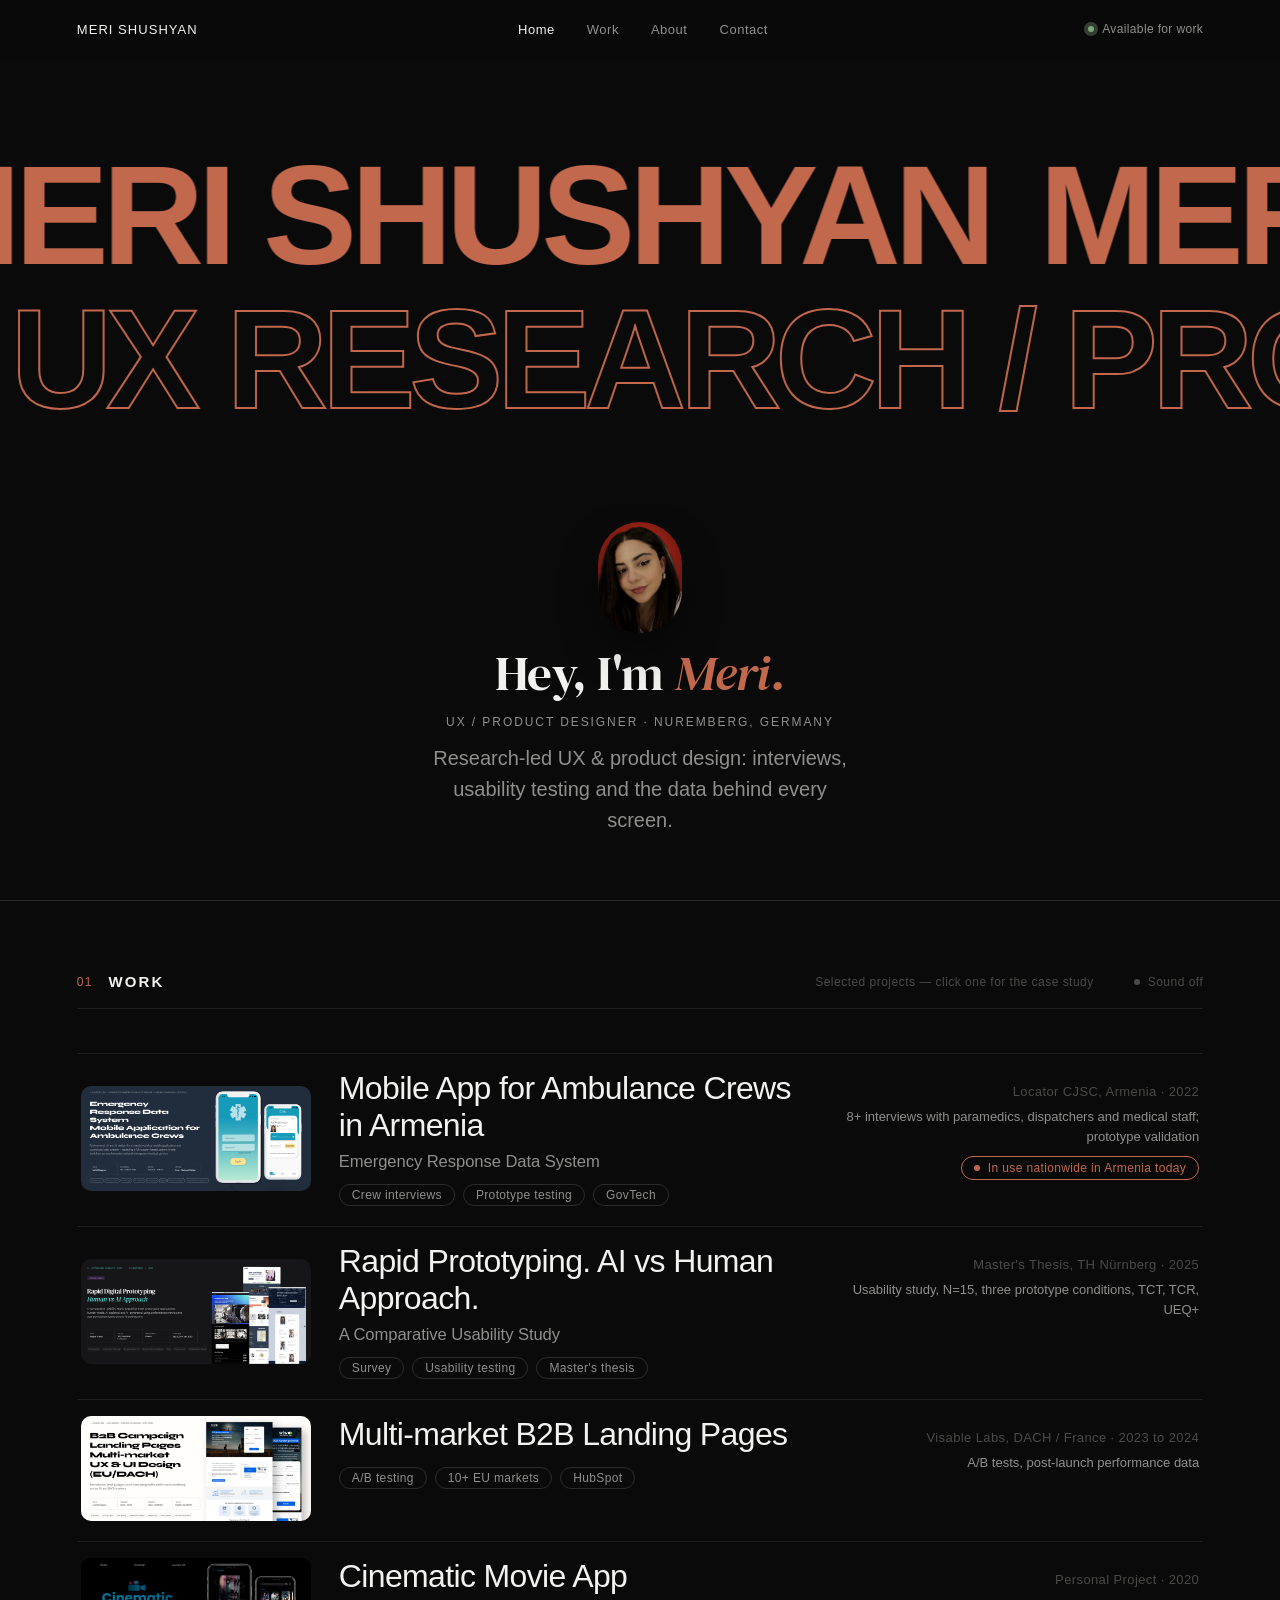
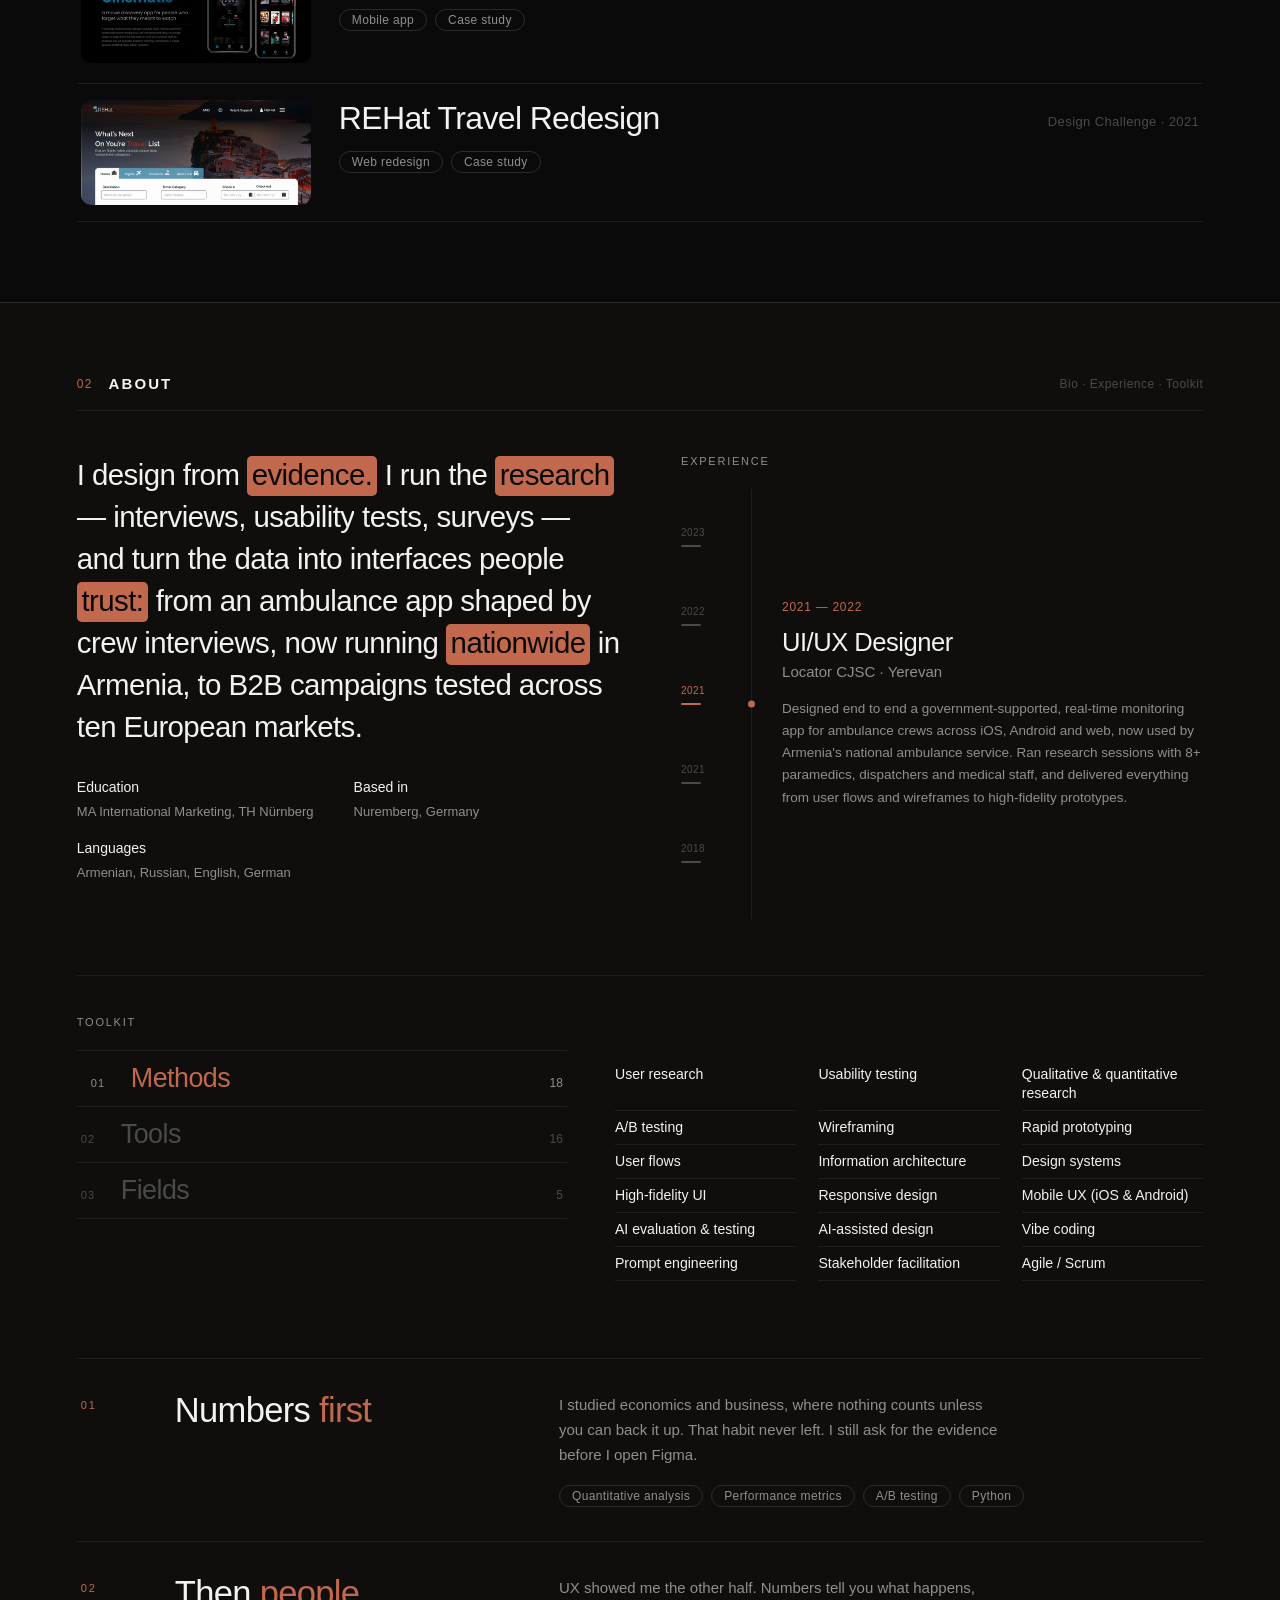
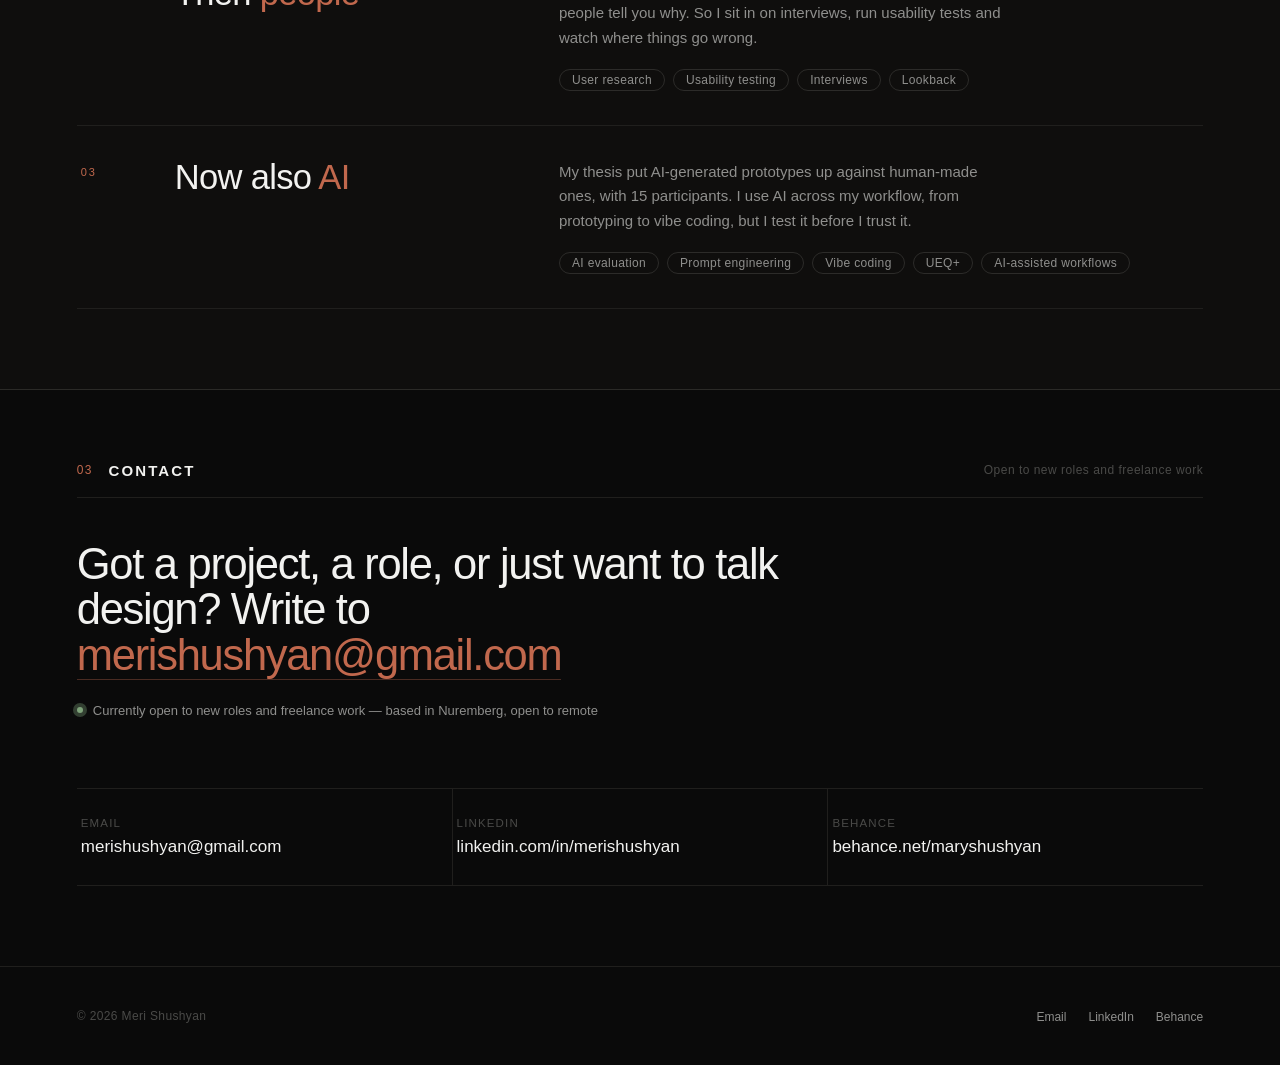
==== commit 9f395581: "Add files via upload" ====
--- a/index.html
+++ b/index.html
@@ -50,8 +50,9 @@
   <div class="hx__meta">
     <div class="hx__photo"><img src="assets/profile/meri-redbg.jpg" alt="Meri Shushyan"></div>
     <div class="hx__text">
-      <p class="hc__eyebrow">UX / Product Designer — based in Nuremberg</p>
-      <p class="hc__tagline" data-blur-words>Research-led UX &amp; product design: interviews, usability testing and the data behind every screen.</p>
+      <p class="hc__hey">Hey, I'm <em>Meri.</em></p>
+      <p class="hc__eyebrow">UX / Product Designer · Nuremberg, Germany</p>
+      <p class="hc__tagline">Research-led UX &amp; product design: interviews, usability testing and the data behind every screen.</p>
     </div>
   </div>
   <a class="hc__scroll" href="#work" aria-label="Scroll down"><svg width="22" height="22" viewBox="0 0 24 24" fill="none" stroke="currentColor" stroke-width="1.6" stroke-linecap="round" stroke-linejoin="round"><path d="M6 9l6 6 6-6"/></svg></a>
@@ -59,7 +60,7 @@
 
 <!-- ================= WORK ================= -->
 <section class="sec sec--work work" id="work">
-  <header class="sec__head"><span class="sec__num">01</span><h2 class="sec__title">Work</h2><span class="sec__sub">Selected projects — click one for the case study</span></header>
+  <header class="sec__head"><span class="sec__num">01</span><h2 class="sec__title">Work</h2><span class="sec__sub">Selected projects — click one for the case study</span><button class="snd" id="soundBtn" type="button" aria-pressed="false"><span class="snd__dot"></span><span class="snd__txt">Sound off</span></button></header>
   <div class="work-stage" id="workStage">
     <div class="preview" id="preview">
       <div class="preview__track" id="previewTrack"></div>
@@ -67,48 +68,65 @@
 
     <div class="list" id="list">
       <div class="row" data-preview="assets/work/hover/ambulance.jpg">
-        <a href="case-ambulance.html">
-          <span class="row__title-wrap">
-            <span class="row__title">Emergency Response App</span>
-            <span class="row__title-ghost" aria-hidden="true">Emergency Response App</span>
-          </span>
-          <span class="row__meta">Locator CJSC / MoH Armenia — 2025</span>
+        <a href="case-ambulance.html"><span class="row__thumb"><img src="assets/work/hover/ambulance.jpg" alt=""></span>
+          <span class="row__main">
+            <span class="row__title-wrap">
+              <span class="row__title">Mobile App for Ambulance Crews in Armenia</span>
+              <span class="row__title-ghost" aria-hidden="true">Mobile App for Ambulance Crews in Armenia</span>
+            </span>
+            <span class="row__sub">Emergency Response Data System</span>
+            <span class="row__tags"><span class="row__tag">Crew interviews</span><span class="row__tag">Prototype testing</span><span class="row__tag">GovTech</span></span>
+          </span>
+          <span class="row__side"><span class="row__meta">Locator CJSC, Armenia · 2022</span><span class="row__ev">8+ interviews with paramedics, dispatchers and medical staff; prototype validation</span><span class="row__now"><i></i>In use nationwide in Armenia today</span></span>
         </a>
       </div>
       <div class="row" data-preview="assets/work/hover/thesis.jpg">
-        <a href="case-ai-thesis.html">
-          <span class="row__title-wrap">
-            <span class="row__title">AI vs. Human Prototyping</span>
-            <span class="row__title-ghost" aria-hidden="true">AI vs. Human Prototyping</span>
-          </span>
-          <span class="row__meta">Master's Thesis, TH Nürnberg — 2025</span>
+        <a href="case-ai-thesis.html"><span class="row__thumb"><img src="assets/work/hover/thesis.jpg" alt=""></span>
+          <span class="row__main">
+            <span class="row__title-wrap">
+              <span class="row__title">Rapid Prototyping. AI vs Human Approach.</span>
+              <span class="row__title-ghost" aria-hidden="true">Rapid Prototyping. AI vs Human Approach.</span>
+            </span>
+            <span class="row__sub">A Comparative Usability Study</span>
+            <span class="row__tags"><span class="row__tag">Survey</span><span class="row__tag">Usability testing</span><span class="row__tag">Master's thesis</span></span>
+          </span>
+          <span class="row__side"><span class="row__meta">Master's Thesis, TH Nürnberg · 2025</span><span class="row__ev">Usability study, N=15, three prototype conditions, TCT, TCR, UEQ+</span></span>
         </a>
       </div>
       <div class="row" data-preview="assets/work/hover/b2b.jpg">
-        <a href="case-b2b-landing.html">
-          <span class="row__title-wrap">
-            <span class="row__title">B2B Campaign Landing Pages</span>
-            <span class="row__title-ghost" aria-hidden="true">B2B Campaign Landing Pages</span>
-          </span>
-          <span class="row__meta">Visable Labs, DACH / France — 2023–24</span>
+        <a href="case-b2b-landing.html"><span class="row__thumb"><img src="assets/work/hover/b2b.jpg" alt=""></span>
+          <span class="row__main">
+            <span class="row__title-wrap">
+              <span class="row__title">Multi-market B2B Landing Pages</span>
+              <span class="row__title-ghost" aria-hidden="true">Multi-market B2B Landing Pages</span>
+            </span>
+            <span class="row__tags"><span class="row__tag">A/B testing</span><span class="row__tag">10+ EU markets</span><span class="row__tag">HubSpot</span></span>
+          </span>
+          <span class="row__side"><span class="row__meta">Visable Labs, DACH / France · 2023 to 2024</span><span class="row__ev">A/B tests, post-launch performance data</span></span>
+        </a>
+      </div>
+      <div class="row" data-preview="assets/work/hover/movie.jpg">
+        <a href="case-cinematic.html"><span class="row__thumb"><img src="assets/work/hover/movie.jpg" alt=""></span>
+          <span class="row__main">
+            <span class="row__title-wrap">
+              <span class="row__title">Cinematic Movie App</span>
+              <span class="row__title-ghost" aria-hidden="true">Cinematic Movie App</span>
+            </span>
+            <span class="row__tags"><span class="row__tag">Mobile app</span><span class="row__tag">Case study</span></span>
+          </span>
+          <span class="row__side"><span class="row__meta">Personal Project · 2020</span></span>
         </a>
       </div>
       <div class="row" data-preview="assets/work/hover/travel.jpg">
-        <a href="case-rehat-travel.html">
-          <span class="row__title-wrap">
-            <span class="row__title">REHat Travel Redesign</span>
-            <span class="row__title-ghost" aria-hidden="true">REHat Travel Redesign</span>
-          </span>
-          <span class="row__meta">Design Challenge — 2021</span>
-        </a>
-      </div>
-      <div class="row" data-preview="assets/work/hover/movie.jpg">
-        <a href="case-cinematic.html">
-          <span class="row__title-wrap">
-            <span class="row__title">Cinematic Movie App</span>
-            <span class="row__title-ghost" aria-hidden="true">Cinematic Movie App</span>
-          </span>
-          <span class="row__meta">Personal Project — 2020</span>
+        <a href="case-rehat-travel.html"><span class="row__thumb"><img src="assets/work/hover/travel.jpg" alt=""></span>
+          <span class="row__main">
+            <span class="row__title-wrap">
+              <span class="row__title">REHat Travel Redesign</span>
+              <span class="row__title-ghost" aria-hidden="true">REHat Travel Redesign</span>
+            </span>
+            <span class="row__tags"><span class="row__tag">Web redesign</span><span class="row__tag">Case study</span></span>
+          </span>
+          <span class="row__side"><span class="row__meta">Design Challenge · 2021</span></span>
         </a>
       </div>
     </div>
@@ -119,12 +137,12 @@
 <!-- ================= ABOUT (bio + experience + skills + impact) ================= -->
 <div id="about"></div>
 <section class="sec sec--about" id="aboutSec">
-  <header class="sec__head"><span class="sec__num">02</span><h2 class="sec__title">About</h2><span class="sec__sub">Bio · Experience · Skills · Impact</span></header>
+  <header class="sec__head"><span class="sec__num">02</span><h2 class="sec__title">About</h2><span class="sec__sub">Bio · Experience · Toolkit</span></header>
   <div class="about-grid">
     <div class="about-bio" id="aboutBio">
       <h2 class="about-copy" id="aboutCopy" data-words='[{"t": "I", "type": null}, {"t": "design", "type": null}, {"t": "from", "type": null}, {"t": "evidence.", "type": "fill"}, {"t": "I", "type": null}, {"t": "run", "type": null}, {"t": "the", "type": null}, {"t": "research", "type": "fill"}, {"t": "—", "type": null}, {"t": "interviews,", "type": null}, {"t": "usability", "type": null}, {"t": "tests,", "type": null}, {"t": "surveys", "type": null}, {"t": "—", "type": null}, {"t": "and", "type": null}, {"t": "turn", "type": null}, {"t": "the", "type": null}, {"t": "data", "type": null}, {"t": "into", "type": null}, {"t": "interfaces", "type": null}, {"t": "people", "type": null}, {"t": "trust:", "type": "fill"}, {"t": "from", "type": null}, {"t": "an", "type": null}, {"t": "ambulance", "type": null}, {"t": "app", "type": null}, {"t": "shaped", "type": null}, {"t": "by", "type": null}, {"t": "crew", "type": null}, {"t": "interviews,", "type": null}, {"t": "now", "type": null}, {"t": "running", "type": null}, {"t": "nationwide", "type": "fill"}, {"t": "in", "type": null}, {"t": "Armenia,", "type": null}, {"t": "to", "type": null}, {"t": "B2B", "type": null}, {"t": "campaigns", "type": null}, {"t": "tested", "type": null}, {"t": "across", "type": null}, {"t": "ten", "type": null}, {"t": "European", "type": null}, {"t": "markets.", "type": null}]'></h2>
       <div class="about-meta">
-    <div class="about-meta__item"><b>Education</b>MA International Marketing, TH Nürnberg<br>MSc, University of Jena</div>
+    <div class="about-meta__item"><b>Education</b>MA International Marketing, TH Nürnberg</div>
     <div class="about-meta__item"><b>Based in</b>Nuremberg, Germany</div>
     <div class="about-meta__item"><b>Languages</b>Armenian, Russian, English, German</div>
   </div>
@@ -146,15 +164,13 @@
     </div>
   </div>
   <div class="about-skills skills" id="skills">
-    <p class="mini-eyebrow">Skills, tools &amp; impact</p>
-    <div class="sh" id="skillHover"><ul class="sh__list"><li class="sh__row is-active" data-i="0" tabindex="0"><span class="sh__n">01</span><span class="sh__label">Skills</span><span class="sh__count">6</span></li><li class="sh__row" data-i="1" tabindex="0"><span class="sh__n">02</span><span class="sh__label">Tools</span><span class="sh__count">8</span></li><li class="sh__row" data-i="2" tabindex="0"><span class="sh__n">03</span><span class="sh__label">Industries</span><span class="sh__count">4</span></li></ul><div class="sh__panel"><ul class="sh__items is-active" data-i="0"><li style="--d:0ms">User research</li><li style="--d:55ms">Usability testing</li><li style="--d:110ms">Survey &amp; data analysis</li><li style="--d:165ms">A/B testing</li><li style="--d:220ms">Prototyping</li><li style="--d:275ms">Design systems</li></ul><ul class="sh__items" data-i="1"><li style="--d:0ms">Lookback</li><li style="--d:55ms">Figma</li><li style="--d:110ms">Hotjar</li><li style="--d:165ms">Miro</li><li style="--d:220ms">HubSpot</li><li style="--d:275ms">Webflow</li><li style="--d:330ms">Jira</li><li style="--d:385ms">AI tools</li></ul><ul class="sh__items" data-i="2"><li style="--d:0ms">Govtech</li><li style="--d:55ms">B2B SaaS</li><li style="--d:110ms">Travel</li><li style="--d:165ms">Media</li></ul></div></div>
-    <div class="impact" id="impact">
-    <div class="stat" data-value="10+"><span class="stat__num" data-num="10+"></span><span class="stat__label">EU markets reached through shipped campaigns</span></div>
-    <div class="stat" data-value="20+"><span class="stat__num" data-num="20+"></span><span class="stat__label">Landing pages designed, launched and A/B tested</span></div>
-    <div class="stat" data-value="8+"><span class="stat__num" data-num="8+"></span><span class="stat__label">Research sessions with paramedics and dispatchers</span></div>
-    <div class="stat" data-value="15"><span class="stat__num" data-num="15"></span><span class="stat__label">Participants in my thesis usability study</span></div>
-    <div class="stat" data-value="1"><span class="stat__num" data-num="1"></span><span class="stat__label">Nationally deployed government app</span></div>
-  </div>
+    <p class="mini-eyebrow" >Toolkit</p>
+    <div class="sh" id="skillHover"><ul class="sh__list"><li class="sh__row is-active" data-i="0" tabindex="0"><span class="sh__n">01</span><span class="sh__label">Methods</span><span class="sh__count">18</span></li><li class="sh__row" data-i="1" tabindex="0"><span class="sh__n">02</span><span class="sh__label">Tools</span><span class="sh__count">16</span></li><li class="sh__row" data-i="2" tabindex="0"><span class="sh__n">03</span><span class="sh__label">Fields</span><span class="sh__count">5</span></li></ul><div class="sh__panel"><ul class="sh__items is-active" data-i="0"><li style="--d:0ms">User research</li><li style="--d:45ms">Usability testing</li><li style="--d:90ms">Qualitative &amp; quantitative research</li><li style="--d:135ms">A/B testing</li><li style="--d:180ms">Wireframing</li><li style="--d:225ms">Rapid prototyping</li><li style="--d:270ms">User flows</li><li style="--d:315ms">Information architecture</li><li style="--d:360ms">Design systems</li><li style="--d:405ms">High-fidelity UI</li><li style="--d:450ms">Responsive design</li><li style="--d:495ms">Mobile UX (iOS &amp; Android)</li><li style="--d:540ms">AI evaluation &amp; testing</li><li style="--d:585ms">AI-assisted design</li><li style="--d:630ms">Vibe coding</li><li style="--d:675ms">Prompt engineering</li><li style="--d:720ms">Stakeholder facilitation</li><li style="--d:765ms">Agile / Scrum</li></ul><ul class="sh__items" data-i="1"><li style="--d:0ms">Figma</li><li style="--d:45ms">Sketch</li><li style="--d:90ms">Adobe Illustrator</li><li style="--d:135ms">Affinity Designer</li><li style="--d:180ms">Miro</li><li style="--d:225ms">Lookback</li><li style="--d:270ms">Hotjar</li><li style="--d:315ms">HubSpot</li><li style="--d:360ms">Webflow</li><li style="--d:405ms">Jira</li><li style="--d:450ms">Claude</li><li style="--d:495ms">Claude Code</li><li style="--d:540ms">Midjourney</li><li style="--d:585ms">Lovable</li><li style="--d:630ms">Perplexity</li><li style="--d:675ms">Python (data viz)</li></ul><ul class="sh__items" data-i="2"><li style="--d:0ms">GovTech</li><li style="--d:45ms">Fintech</li><li style="--d:90ms">B2B SaaS &amp; marketplaces</li><li style="--d:135ms">Marketing</li><li style="--d:180ms">Academic research</li></ul></div></div>
+  </div>
+  <div class="story" id="chapters">
+    <div class="story__row"><span class="story__n">01</span><h3 class="story__t">Numbers <em>first</em></h3><div class="story__b"><p>I studied economics and business, where nothing counts unless you can back it up. That habit never left. I still ask for the evidence before I open Figma.</p><div class="story__tags"><span class="row__tag">Quantitative analysis</span><span class="row__tag">Performance metrics</span><span class="row__tag">A/B testing</span><span class="row__tag">Python</span></div></div></div>
+    <div class="story__row"><span class="story__n">02</span><h3 class="story__t">Then <em>people</em></h3><div class="story__b"><p>UX showed me the other half. Numbers tell you what happens, people tell you why. So I sit in on interviews, run usability tests and watch where things go wrong.</p><div class="story__tags"><span class="row__tag">User research</span><span class="row__tag">Usability testing</span><span class="row__tag">Interviews</span><span class="row__tag">Lookback</span></div></div></div>
+    <div class="story__row"><span class="story__n">03</span><h3 class="story__t">Now also <em>AI</em></h3><div class="story__b"><p>My thesis put AI-generated prototypes up against human-made ones, with 15 participants. I use AI across my workflow, from prototyping to vibe coding, but I test it before I trust it.</p><div class="story__tags"><span class="row__tag">AI evaluation</span><span class="row__tag">Prompt engineering</span><span class="row__tag">Vibe coding</span><span class="row__tag">UEQ+</span><span class="row__tag">AI-assisted workflows</span></div></div></div>
   </div>
 </section>
 
--- a/styles.css
+++ b/styles.css
@@ -966,3 +966,136 @@
 .case-stack .live .lv,.case-stack .live img.nt{ position:absolute; left:calc(var(--x)/4189*100%); top:calc(var(--y)/3601*100%); width:calc(var(--w)/4189*100%); height:calc(var(--h)/3601*100%); max-width:none; }
 .case-stack .live .lv{ object-fit:cover; border-radius:9.4% / 4.4%; background:#f6f1f5; }
 .case-stack .live img.nt{ pointer-events:none; }
+
+/* hero greeting */
+.hc__hey{ font-family:'DM Serif Display',serif; font-weight:400; font-size:clamp(36px,3.8vw,54px); line-height:1.02; letter-spacing:-.01em; color:var(--ink); margin-bottom:16px; }
+.hc__hey em{ font-style:italic; color:var(--clay); }
+/* work rows */
+.row__main{ display:flex; flex-direction:column; min-width:0; }
+.row__ev{ margin-top:10px; font-size:13.5px; line-height:1.45; color:var(--ink-soft); transition:color .3s ease; max-width:none; white-space:nowrap; }
+.row__tags{ display:flex; flex-wrap:wrap; gap:8px; margin-top:12px; }
+.row__tag{ display:inline-block; font-size:12px; letter-spacing:.03em; color:var(--ink-soft); border:1px solid #2c2b29; border-radius:99px; padding:3px 12px; transition:color .3s ease, border-color .3s ease; }
+.row.is-hover .row__tag{ color:var(--clay); border-color:var(--clay); }
+.row.is-hover .row__ev{ color:var(--ink); }
+.row.is-dim .row__tag{ color:#2E2D2B; border-color:#1d1c1a; }
+.row.is-dim .row__ev{ color:#2E2D2B; }
+.row a{ align-items:flex-start; }
+.row__meta{ padding-top:14px; }
+/* three chapters */
+.chapters{ margin-top:56px; display:grid; grid-template-columns:repeat(3,1fr); gap:1px; background:var(--line); border-top:1px solid var(--line); border-bottom:1px solid var(--line); }
+.chap{ background:var(--bg); padding:34px 28px 32px; display:flex; flex-direction:column; gap:14px; }
+.chap__n{ font-size:11px; letter-spacing:.16em; color:var(--clay); }
+.chap__t{ font-size:clamp(28px,2.8vw,40px); font-weight:500; letter-spacing:-0.02em; line-height:1.05; }
+.chap__t em{ font-style:normal; color:var(--clay); }
+.chap__p{ font-size:14.5px; line-height:1.6; color:var(--ink-soft); }
+.chap__tags{ display:flex; flex-wrap:wrap; gap:8px; margin-top:auto; padding-top:10px; }
+@media (max-width:860px){ .chapters{ grid-template-columns:1fr; } }
+/* skills panel */
+.sh__panel{ min-height:440px; }
+@media (max-width:560px){ .sh__panel{ min-height:620px; } .sh__items{ grid-template-columns:1fr; } }
+/* case pages */
+.nav__all{ color:var(--ink) !important; border:1px solid var(--clay); border-radius:99px; padding:6px 14px; }
+.nav__all:hover{ background:var(--clay); color:var(--bg) !important; }
+.case-next{ display:flex; justify-content:space-between; align-items:baseline; gap:24px; max-width:1200px; margin:0 auto; padding:56px 6vw; border-top:1px solid var(--line); }
+.case-next span{ font-size:12px; letter-spacing:.14em; text-transform:uppercase; color:var(--ink-soft); }
+.case-next a{ font-size:clamp(20px,2.6vw,34px); font-weight:500; letter-spacing:-.02em; color:var(--ink); text-decoration:none; transition:color .3s; }
+.case-next a:hover{ color:var(--clay); }
+@media (max-width:860px){ .row a{ flex-direction:column; gap:10px; } .row__meta{ padding-top:0; white-space:normal; text-align:left; } .row__ev{ white-space:normal; } }
+
+/* ---- round 3 ---- */
+/* hero: more air between the name marquee and the photo */
+.hero--vc .hx__row--fill{ top:17%; } .hero--vc .hx__row--line{ top:33%; }
+.hero--vc .hx__meta{ bottom:64px; }
+/* bigger hover screenshots (1600x732) */
+.preview{ width:720px; height:329px; border-radius:16px; }
+/* work rows: details live under company + year */
+.row__side{ flex:0 0 auto; display:flex; flex-direction:column; align-items:flex-end; text-align:right; gap:8px; max-width:360px; }
+.row__side .row__meta{ padding-top:14px; text-align:right; white-space:nowrap; }
+.row__side .row__ev{ margin-top:0; max-width:none; white-space:normal; font-size:13px; line-height:1.5; }
+.row__now{ display:inline-flex; align-items:center; gap:8px; font-size:12px; letter-spacing:.03em; color:var(--clay); border:1px solid var(--clay); border-radius:99px; padding:4px 12px; margin-top:2px; }
+.row__now i{ width:6px; height:6px; border-radius:50%; background:var(--clay); box-shadow:0 0 0 0 rgba(193,104,77,.6); animation:nowpulse 2.2s ease-out infinite; }
+@keyframes nowpulse{ 0%{ box-shadow:0 0 0 0 rgba(193,104,77,.55);} 80%,100%{ box-shadow:0 0 0 8px rgba(193,104,77,0);} }
+.row.is-dim .row__now{ color:#2E2D2B; border-color:#1d1c1a; } .row.is-dim .row__now i{ background:#2E2D2B; animation:none; }
+@media (prefers-reduced-motion:reduce){ .row__now i{ animation:none; } }
+@media (max-width:860px){ .row__side{ align-items:flex-start; text-align:left; max-width:none; } .row__side .row__meta{ text-align:left; padding-top:0; white-space:normal; } .preview{ display:none; } }
+/* sound toggle */
+.snd{ margin-left:24px; display:inline-flex; align-items:center; gap:8px; background:none; border:0; color:var(--ink-dim); font:inherit; font-size:12px; letter-spacing:.04em; cursor:pointer; padding:0; transition:color .3s ease; }
+.snd:hover, .snd[aria-pressed="true"]{ color:var(--ink-soft); }
+.snd__dot{ width:6px; height:6px; border-radius:50%; background:var(--ink-dim); transition:background .3s ease; }
+.snd[aria-pressed="true"] .snd__dot{ background:var(--clay); }
+.sec__head .sec__sub{ margin-left:auto; }
+.sh__panel{ min-height:520px; }
+
+@media (max-height:820px) and (min-width:861px){ .hero--vc .hx__row--fill{ top:9%; } .hero--vc .hx__row--line{ top:28%; } .hero--vc .hx__meta{ bottom:44px; } }
+
+/* ---- round 4: story section (replaces the three boxes) ---- */
+.pv-label{ margin:56px 0 0; font-size:11px; letter-spacing:.16em; text-transform:uppercase; color:var(--clay); }
+.story{ margin-top:18px; border-top:1px solid var(--line); }
+.story__row{ display:grid; grid-template-columns:70px minmax(240px,1.05fr) 1.5fr; gap:24px; align-items:start; padding:40px 4px; border-bottom:1px solid var(--line); transition:padding-left .5s cubic-bezier(.16,1,.3,1); }
+.story__row:hover{ padding-left:16px; }
+.story__n{ font-size:11px; letter-spacing:.16em; color:var(--clay); padding-top:10px; }
+.story__t{ font-size:clamp(30px,4vw,56px); font-weight:500; letter-spacing:-0.02em; line-height:1.02; }
+.story__t em{ font-style:normal; color:var(--clay); }
+.story__b p{ font-size:15px; line-height:1.65; color:var(--ink-soft); max-width:54ch; }
+.story__tags{ display:flex; flex-wrap:wrap; gap:8px; margin-top:18px; }
+.story--b .story__row{ grid-template-columns:70px 1fr; }
+.story__s{ font-size:clamp(24px,2.7vw,38px) !important; font-weight:500; letter-spacing:-0.02em; line-height:1.3 !important; color:var(--ink) !important; max-width:30ch !important; }
+.story__s .hl{ background:var(--clay); color:var(--bg); border-radius:.16em; padding:0 .16em; }
+@media (max-width:860px){ .story__row{ grid-template-columns:1fr; gap:10px; padding:30px 0; } .story__row:hover{ padding-left:0; } .story--b .story__row{ grid-template-columns:1fr; } }
+.snd-style{ margin-left:16px; background:none; border:1px dashed var(--ink-dim); border-radius:99px; color:var(--ink-dim); font:inherit; font-size:11px; padding:2px 10px; cursor:pointer; }
+.snd-style:hover{ color:var(--ink-soft); border-color:var(--ink-soft); }
+
+/* round 5: smaller story titles */
+.story__t{ font-size:clamp(24px,2.7vw,38px); }
+.story__row{ padding:34px 4px; grid-template-columns:70px minmax(220px,.9fr) 1.6fr; }
+.story__n{ padding-top:6px; }
+
+/* ---- work rows: always-visible thumbnails (also the only preview on phones) ---- */
+.row__thumb{ flex:0 0 auto; order:-1; width:150px; height:69px; border-radius:8px; overflow:hidden; margin-right:28px; align-self:center; transition:opacity .3s ease; }
+.row__thumb img{ width:100%; height:100%; object-fit:cover; display:block; }
+.row.is-dim .row__thumb{ opacity:.25; }
+.row__main{ flex:1 1 auto; }
+@media (max-width:860px){ .row__thumb{ width:100%; max-width:420px; height:auto; aspect-ratio:1600/732; margin:0 0 6px; align-self:flex-start; } }
+/* smaller project titles so the thumbnails can be bigger */
+.row__title, .row__title-ghost{ font-size:clamp(22px,2.5vw,36px); }
+.row__thumb{ width:230px; height:105px; margin-right:4px; border-radius:10px; }
+@media (max-width:860px){ .row__thumb{ width:100%; max-width:460px; height:auto; } }
+
+/* ---- circle cursor (desktop with a mouse only) ---- */
+.cur{ position:fixed; left:0; top:0; z-index:99999; width:14px; height:14px; margin:-7px 0 0 -7px; border-radius:50%; background:#F2F2F0; mix-blend-mode:difference; pointer-events:none; opacity:0; display:flex; align-items:center; justify-content:center; transition:width .35s cubic-bezier(.19,1,.22,1), height .35s cubic-bezier(.19,1,.22,1), margin .35s cubic-bezier(.19,1,.22,1), background .3s ease, opacity .25s ease; will-change:transform; }
+.cur.is-on{ opacity:1; }
+.cur__t{ font-size:12px; letter-spacing:.06em; text-transform:uppercase; color:#0A0A0A; opacity:0; transition:opacity .2s ease; font-weight:500; }
+.cur.is-link{ width:52px; height:52px; margin:-26px 0 0 -26px; }
+.cur.is-view{ width:84px; height:84px; margin:-42px 0 0 -42px; mix-blend-mode:normal; background:#C1684D; }
+.cur.is-view.no-label{ width:56px; height:56px; margin:-28px 0 0 -28px; mix-blend-mode:difference; background:#F2F2F0; }
+.cur.is-view:not(.no-label) .cur__t{ opacity:1; }
+.cur.is-down{ transform-origin:center; }
+html.has-cur, html.has-cur *{ cursor:none !important; }
+@media (hover:none), (pointer:coarse){ .cur{ display:none; } }
+
+/* smaller cursor */
+.cur{ width:10px; height:10px; margin:-5px 0 0 -5px; }
+.cur.is-link{ width:34px; height:34px; margin:-17px 0 0 -17px; }
+.cur.is-view{ width:58px; height:58px; margin:-29px 0 0 -29px; }
+.cur.is-view.no-label{ width:38px; height:38px; margin:-19px 0 0 -19px; }
+.cur__t{ font-size:10px; letter-spacing:.08em; }
+
+/* hovered row: its small thumbnail steps aside while the big screenshot shows */
+.row.is-hover .row__thumb{ opacity:.06; }
+.preview{ transition:opacity .35s cubic-bezier(.19,1,.22,1), width .7s cubic-bezier(.33,1,.4,1), height .7s cubic-bezier(.33,1,.4,1); }
+
+/* toolkit: more compact */
+.sh{ gap:48px; }
+.sh__row{ padding:12px 4px; }
+.sh__label{ font-size:clamp(20px,2.1vw,28px); }
+.sh__panel{ min-height:290px; padding-top:8px; }
+.sh__items{ inset:8px 0 0 0; grid-template-columns:repeat(3,1fr); gap:0 22px; }
+.sh__items li{ font-size:clamp(13px,1.1vw,15px); padding:7px 0; line-height:1.35; }
+@media (max-width:980px){ .sh__panel{ min-height:300px; } }
+@media (max-width:560px){ .sh__panel{ min-height:330px; } .sh__items{ grid-template-columns:1fr 1fr; gap:0 16px; } .sh__items li{ font-size:13px; } }
+
+/* project subtitle (Behance names) */
+.row__sub{ display:block; margin-top:6px; font-size:clamp(14px,1.3vw,18px); letter-spacing:-0.005em; color:var(--ink-soft); transition:color .3s ease; }
+.row.is-dim .row__sub{ color:#2E2D2B; }
+.row.is-hover .row__sub{ color:var(--ink); }
+.row__title-wrap{ padding-bottom:2px; }
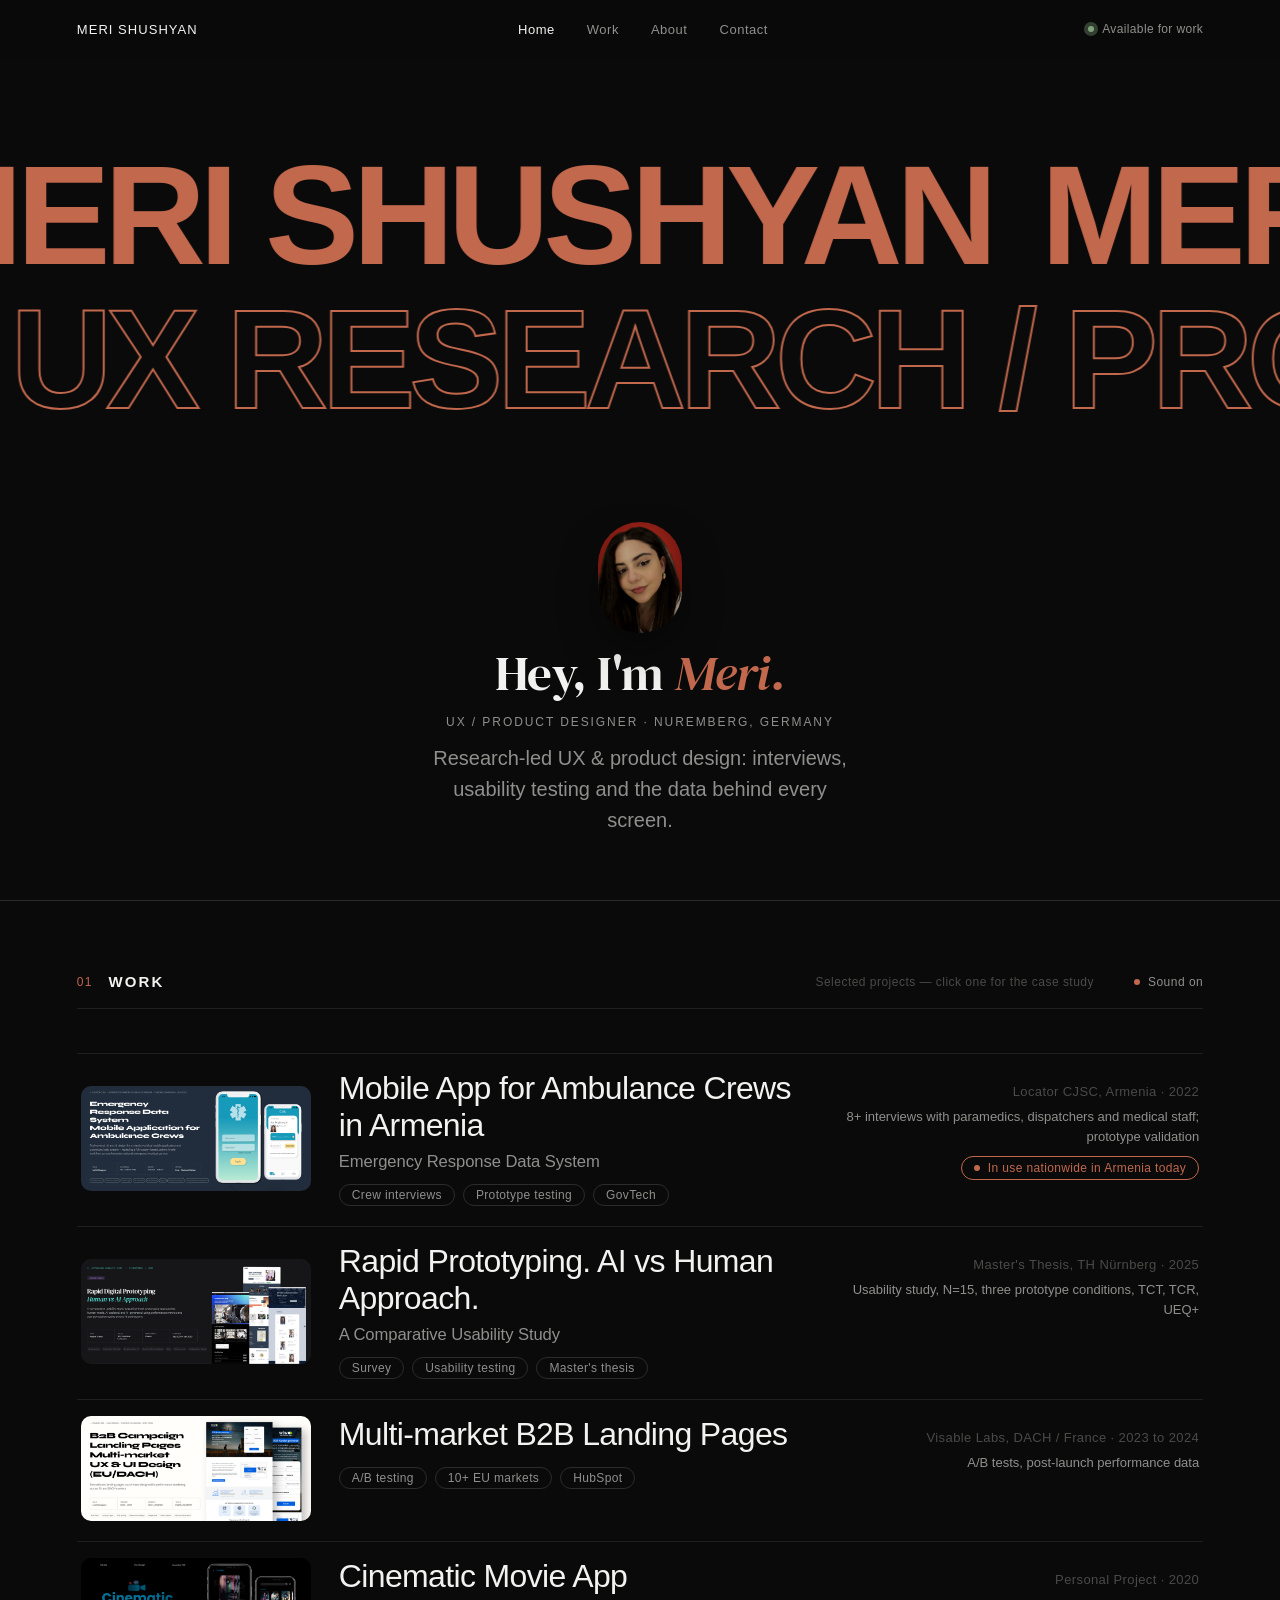
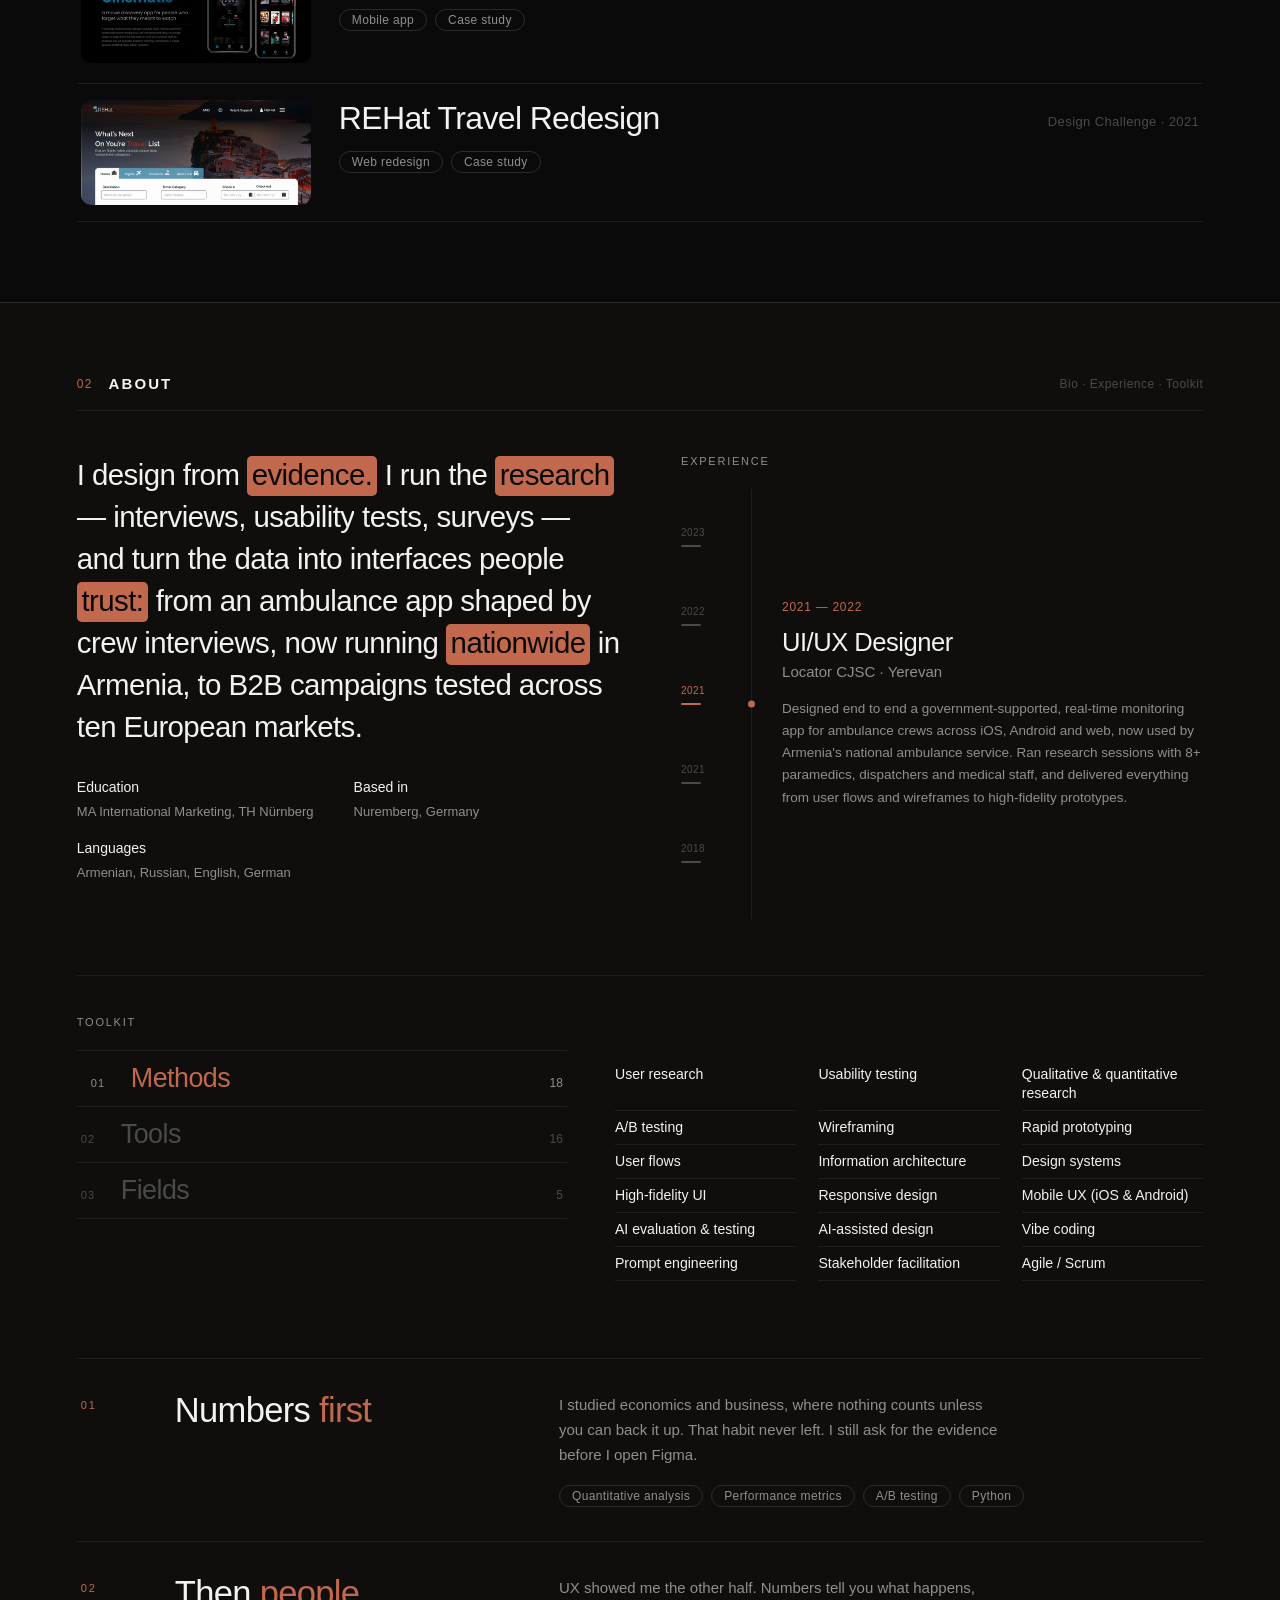
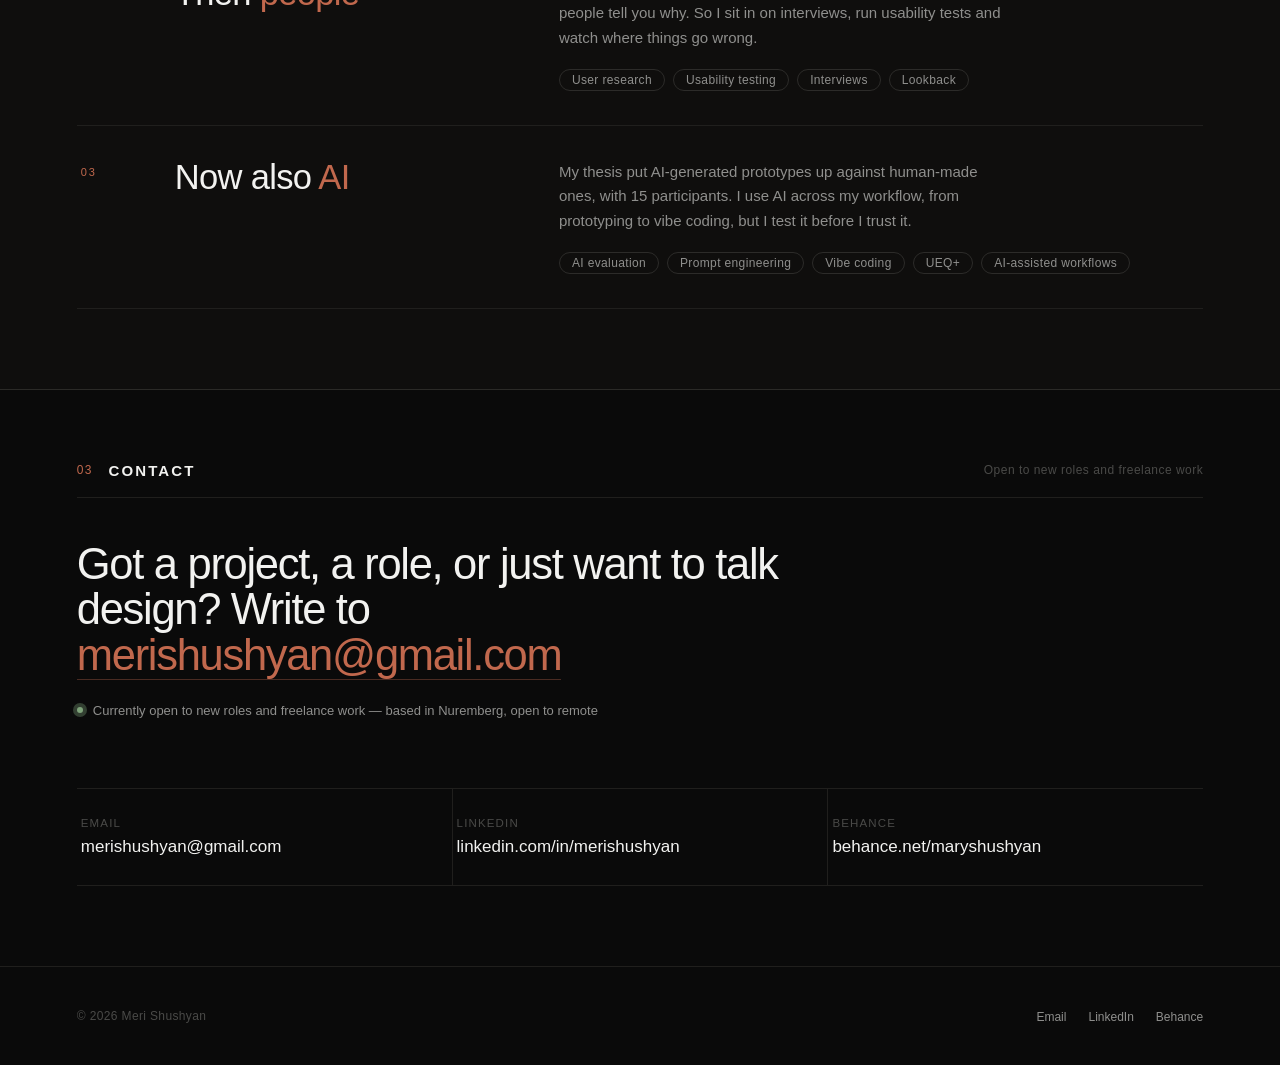
==== commit 25b8353b: "Add files via upload" ====
--- a/index.html
+++ b/index.html
@@ -60,7 +60,7 @@
 
 <!-- ================= WORK ================= -->
 <section class="sec sec--work work" id="work">
-  <header class="sec__head"><span class="sec__num">01</span><h2 class="sec__title">Work</h2><span class="sec__sub">Selected projects — click one for the case study</span><button class="snd" id="soundBtn" type="button" aria-pressed="false"><span class="snd__dot"></span><span class="snd__txt">Sound off</span></button></header>
+  <header class="sec__head"><span class="sec__num">01</span><h2 class="sec__title">Work</h2><span class="sec__sub">Selected projects — click one for the case study</span><button class="snd" id="soundBtn" type="button" aria-pressed="true"><span class="snd__dot"></span><span class="snd__txt">Sound on</span></button></header>
   <div class="work-stage" id="workStage">
     <div class="preview" id="preview">
       <div class="preview__track" id="previewTrack"></div>
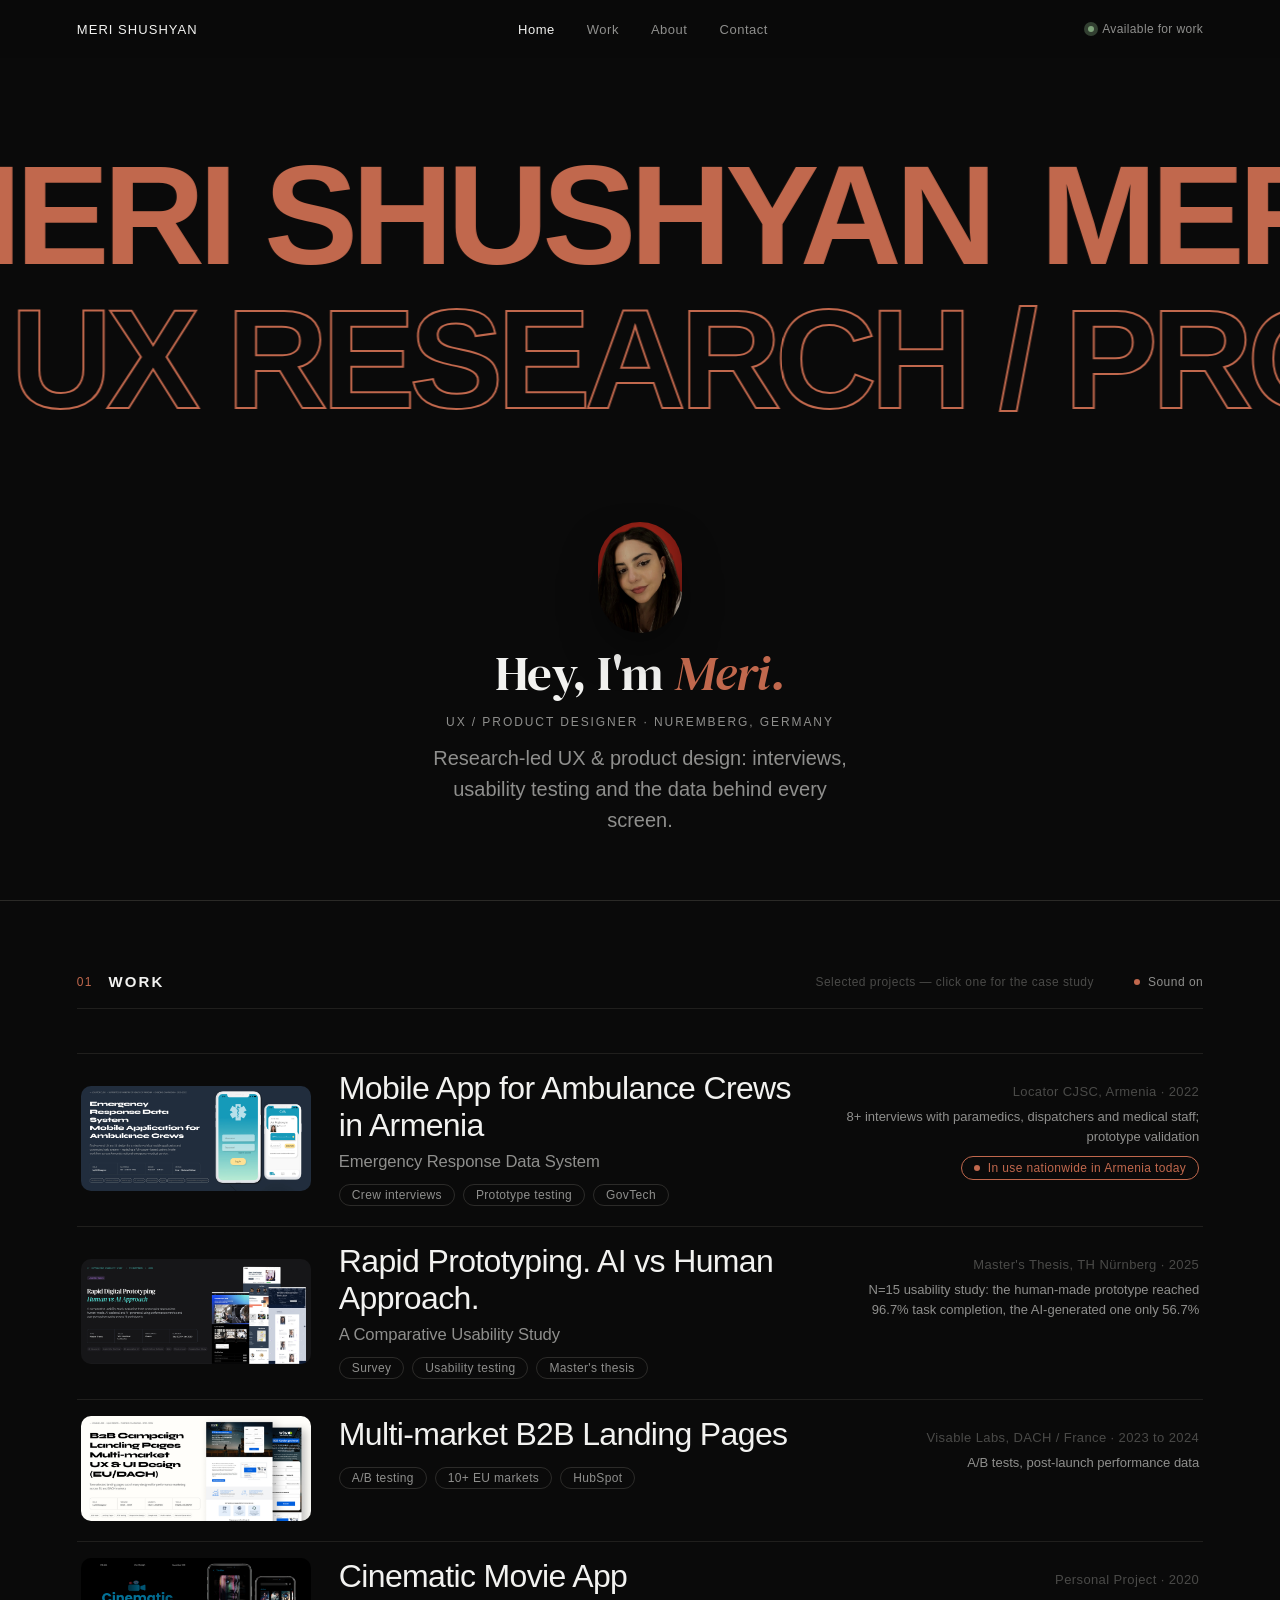
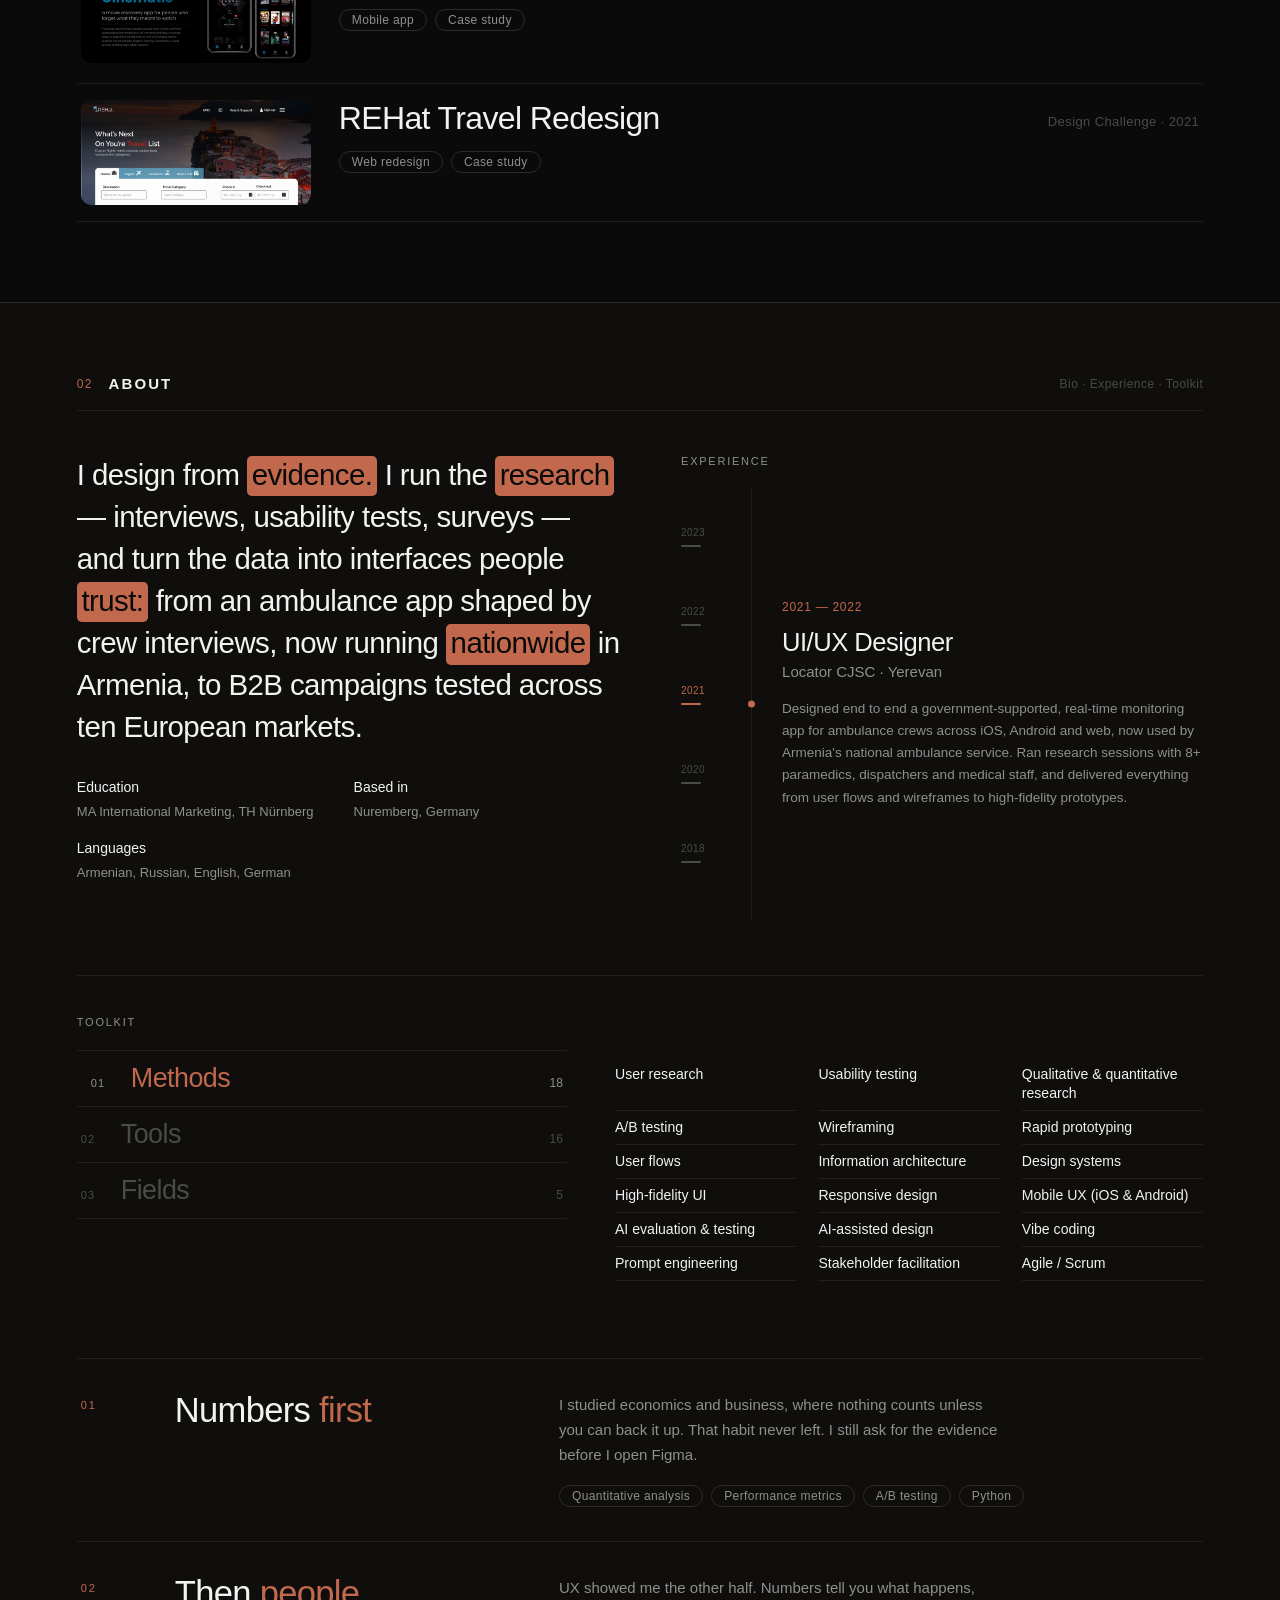
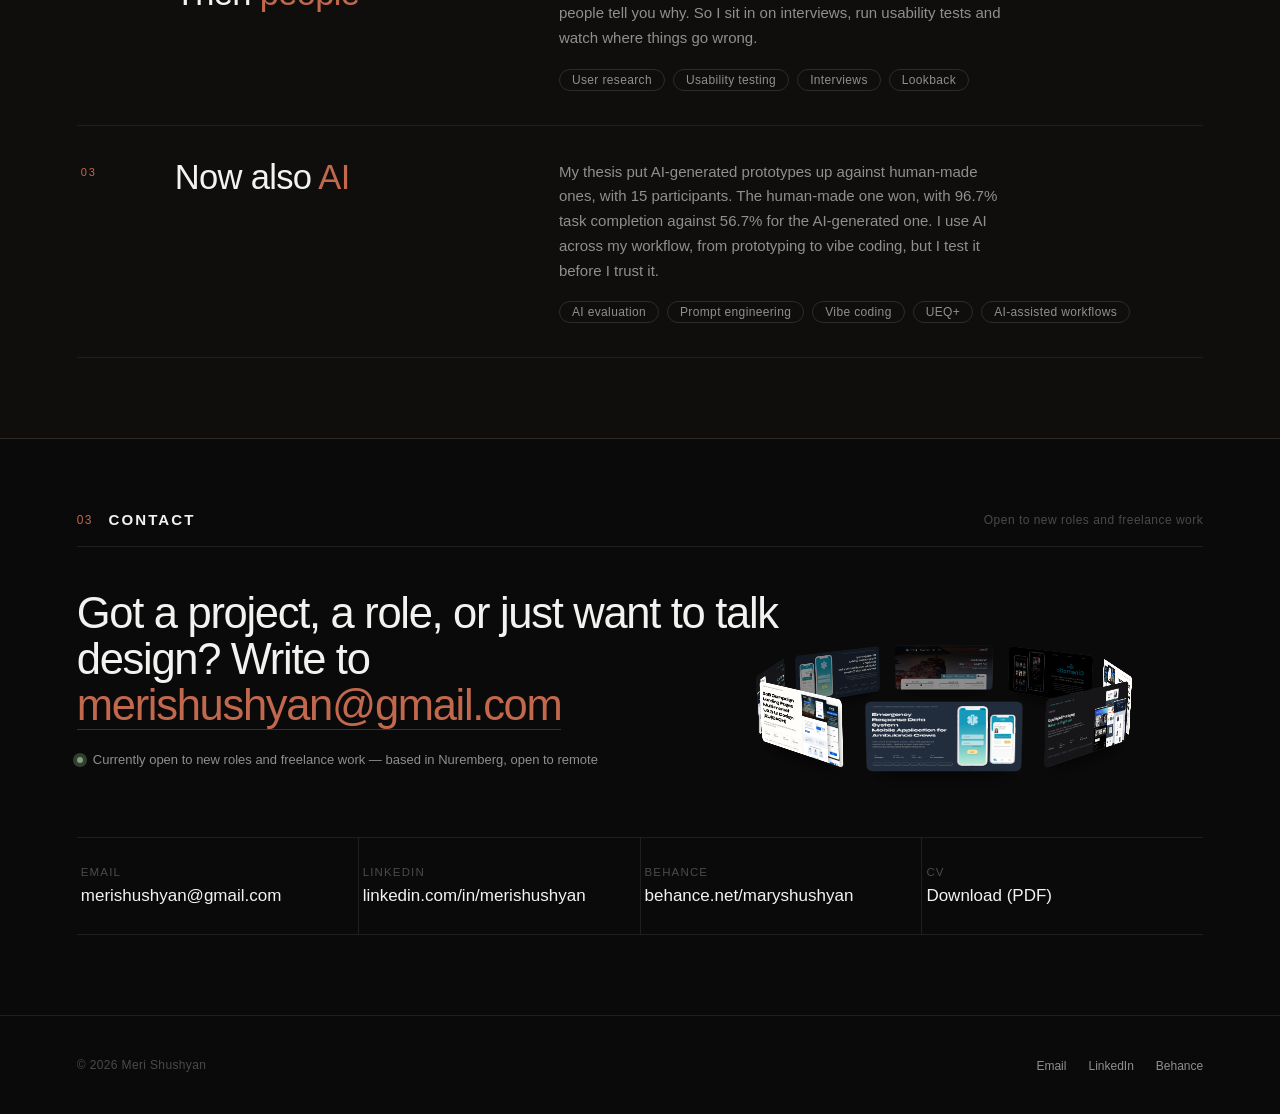
==== commit c54f16cc: "Add files via upload" ====
--- a/index.html
+++ b/index.html
@@ -4,6 +4,21 @@
 <meta charset="UTF-8">
 <meta name="viewport" content="width=device-width, initial-scale=1.0">
 <title>Meri Shushyan — UX / Product Designer</title>
+<meta name="description" content="UX & Product Designer in Nuremberg. Research-led work: a nationwide ambulance app, B2B landing pages across 10+ EU markets, and AI vs human prototyping.">
+<link rel="canonical" href="https://merishushyan.github.io/portfolio/index.html">
+<meta property="og:type" content="website">
+<meta property="og:site_name" content="Meri Shushyan">
+<meta property="og:title" content="Meri Shushyan · UX / Product Designer">
+<meta property="og:description" content="UX & Product Designer in Nuremberg. Research-led work: a nationwide ambulance app, B2B landing pages across 10+ EU markets, and AI vs human prototyping.">
+<meta property="og:url" content="https://merishushyan.github.io/portfolio/index.html">
+<meta property="og:image" content="https://merishushyan.github.io/portfolio/og-image.jpg">
+<meta property="og:image:width" content="1200">
+<meta property="og:image:height" content="630">
+<meta name="twitter:card" content="summary_large_image">
+<meta name="twitter:title" content="Meri Shushyan · UX / Product Designer">
+<meta name="twitter:description" content="UX & Product Designer in Nuremberg. Research-led work: a nationwide ambulance app, B2B landing pages across 10+ EU markets, and AI vs human prototyping.">
+<meta name="twitter:image" content="https://merishushyan.github.io/portfolio/og-image.jpg">
+<meta name="theme-color" content="#0A0A0A">
 <link rel="stylesheet" href="styles.css">
 </head>
 <body class="is-loading">
@@ -90,7 +105,7 @@
             <span class="row__sub">A Comparative Usability Study</span>
             <span class="row__tags"><span class="row__tag">Survey</span><span class="row__tag">Usability testing</span><span class="row__tag">Master's thesis</span></span>
           </span>
-          <span class="row__side"><span class="row__meta">Master's Thesis, TH Nürnberg · 2025</span><span class="row__ev">Usability study, N=15, three prototype conditions, TCT, TCR, UEQ+</span></span>
+          <span class="row__side"><span class="row__meta">Master's Thesis, TH Nürnberg · 2025</span><span class="row__ev">N=15 usability study: the human-made prototype reached 96.7% task completion, the AI-generated one only 56.7%</span></span>
         </a>
       </div>
       <div class="row" data-preview="assets/work/hover/b2b.jpg">
@@ -170,7 +185,7 @@
   <div class="story" id="chapters">
     <div class="story__row"><span class="story__n">01</span><h3 class="story__t">Numbers <em>first</em></h3><div class="story__b"><p>I studied economics and business, where nothing counts unless you can back it up. That habit never left. I still ask for the evidence before I open Figma.</p><div class="story__tags"><span class="row__tag">Quantitative analysis</span><span class="row__tag">Performance metrics</span><span class="row__tag">A/B testing</span><span class="row__tag">Python</span></div></div></div>
     <div class="story__row"><span class="story__n">02</span><h3 class="story__t">Then <em>people</em></h3><div class="story__b"><p>UX showed me the other half. Numbers tell you what happens, people tell you why. So I sit in on interviews, run usability tests and watch where things go wrong.</p><div class="story__tags"><span class="row__tag">User research</span><span class="row__tag">Usability testing</span><span class="row__tag">Interviews</span><span class="row__tag">Lookback</span></div></div></div>
-    <div class="story__row"><span class="story__n">03</span><h3 class="story__t">Now also <em>AI</em></h3><div class="story__b"><p>My thesis put AI-generated prototypes up against human-made ones, with 15 participants. I use AI across my workflow, from prototyping to vibe coding, but I test it before I trust it.</p><div class="story__tags"><span class="row__tag">AI evaluation</span><span class="row__tag">Prompt engineering</span><span class="row__tag">Vibe coding</span><span class="row__tag">UEQ+</span><span class="row__tag">AI-assisted workflows</span></div></div></div>
+    <div class="story__row"><span class="story__n">03</span><h3 class="story__t">Now also <em>AI</em></h3><div class="story__b"><p>My thesis put AI-generated prototypes up against human-made ones, with 15 participants. The human-made one won, with 96.7% task completion against 56.7% for the AI-generated one. I use AI across my workflow, from prototyping to vibe coding, but I test it before I trust it.</p><div class="story__tags"><span class="row__tag">AI evaluation</span><span class="row__tag">Prompt engineering</span><span class="row__tag">Vibe coding</span><span class="row__tag">UEQ+</span><span class="row__tag">AI-assisted workflows</span></div></div></div>
   </div>
 </section>
 
@@ -179,6 +194,7 @@
   <header class="sec__head"><span class="sec__num">03</span><h2 class="sec__title">Contact</h2><span class="sec__sub">Open to new roles and freelance work</span></header>
   <div class="contact-body contact-hero">
   
+  <div class="ringwrap ringwrap--side" aria-label="Selected projects"><div class="ring3d"><a href="case-ambulance.html" style="--a:0deg" tabindex="0" aria-label="ambulance"><img src="assets/work/hover/ambulance.jpg" alt=""></a><a href="case-ai-thesis.html" style="--a:45deg" tabindex="0" aria-label="ai thesis"><img src="assets/work/hover/thesis.jpg" alt=""></a><a href="case-b2b-landing.html" style="--a:90deg" tabindex="0" aria-label="b2b landing"><img src="assets/work/hover/b2b.jpg" alt=""></a><a href="case-cinematic.html" style="--a:135deg" tabindex="0" aria-label="cinematic"><img src="assets/work/hover/movie.jpg" alt=""></a><a href="case-rehat-travel.html" style="--a:180deg" tabindex="0" aria-label="rehat travel"><img src="assets/work/hover/travel.jpg" alt=""></a><a href="case-ambulance.html" style="--a:225deg" tabindex="-1" aria-label="ambulance"><img src="assets/work/hover/ambulance.jpg" alt=""></a><a href="case-ai-thesis.html" style="--a:270deg" tabindex="-1" aria-label="ai thesis"><img src="assets/work/hover/thesis.jpg" alt=""></a><a href="case-b2b-landing.html" style="--a:315deg" tabindex="-1" aria-label="b2b landing"><img src="assets/work/hover/b2b.jpg" alt=""></a></div></div>
   <h1>Got a project, a role, or just want to talk design? Write to <a href="mailto:merishushyan@gmail.com">merishushyan@gmail.com</a></h1>
 
   <p class="contact-status"><span class="nav__status-dot"></span>Currently open to new roles and freelance work — based in Nuremberg, open to remote</p>
@@ -195,6 +211,10 @@
     <a class="contact-link" href="https://behance.net/maryshushyan" target="_blank" rel="noopener">
       <small>Behance</small>
       <span>behance.net/maryshushyan</span>
+    </a>
+    <a class="contact-link" href="Meri_Shushyan_CV.pdf" target="_blank" rel="noopener">
+      <small>CV</small>
+      <span>Download (PDF)</span>
     </a>
   </div>
 </div>
--- a/styles.css
+++ b/styles.css
@@ -1099,3 +1099,18 @@
 .row.is-dim .row__sub{ color:#2E2D2B; }
 .row.is-hover .row__sub{ color:var(--ink); }
 .row__title-wrap{ padding-bottom:2px; }
+
+/* Spinning project ring (contact) */
+.ringwrap{ --s:.5; position:relative; height:calc(420px*var(--s)); margin-top:48px; display:flex; justify-content:center; align-items:center; perspective:1400px; overflow:hidden; }
+.ring3d{ position:relative; width:0; height:0; transform-style:preserve-3d; transform:scale(var(--s)) rotateX(-11deg); animation:ringspin 46s linear infinite; }
+.ringwrap:hover .ring3d{ animation-play-state:paused; }
+.ring3d a{ position:absolute; width:230px; height:105px; left:-115px; top:-52px; border-radius:8px; overflow:hidden; transform:rotateY(var(--a)) translateZ(330px); background:#111; box-shadow:0 0 0 1px rgba(255,255,255,.06), 0 24px 40px -20px rgba(0,0,0,.8); backface-visibility:visible; }
+.ring3d a img{ width:100%; height:100%; display:block; }
+.ring3d a:nth-child(n+4):nth-child(-n+6){ filter:brightness(.55); }
+@keyframes ringspin{ from{ transform:scale(var(--s)) rotateX(-11deg) rotateY(0deg); } to{ transform:scale(var(--s)) rotateX(-11deg) rotateY(-360deg); } }
+/* side placement: next to the headline */
+.contact-hero{ position:relative; }
+.ringwrap--side{ position:absolute; right:0; top:-6px; width:min(46%,520px); margin:0; --s:.52; }
+@media (max-width:1000px){ .ringwrap--side{ position:relative; width:auto; margin-top:36px; --s:.45; } }
+@media (max-width:520px){ .ringwrap{ --s:.4; margin-top:32px; } }
+@media (prefers-reduced-motion:reduce){ .ring3d{ animation:none; transform:scale(var(--s)) rotateX(-11deg) rotateY(-20deg); } }
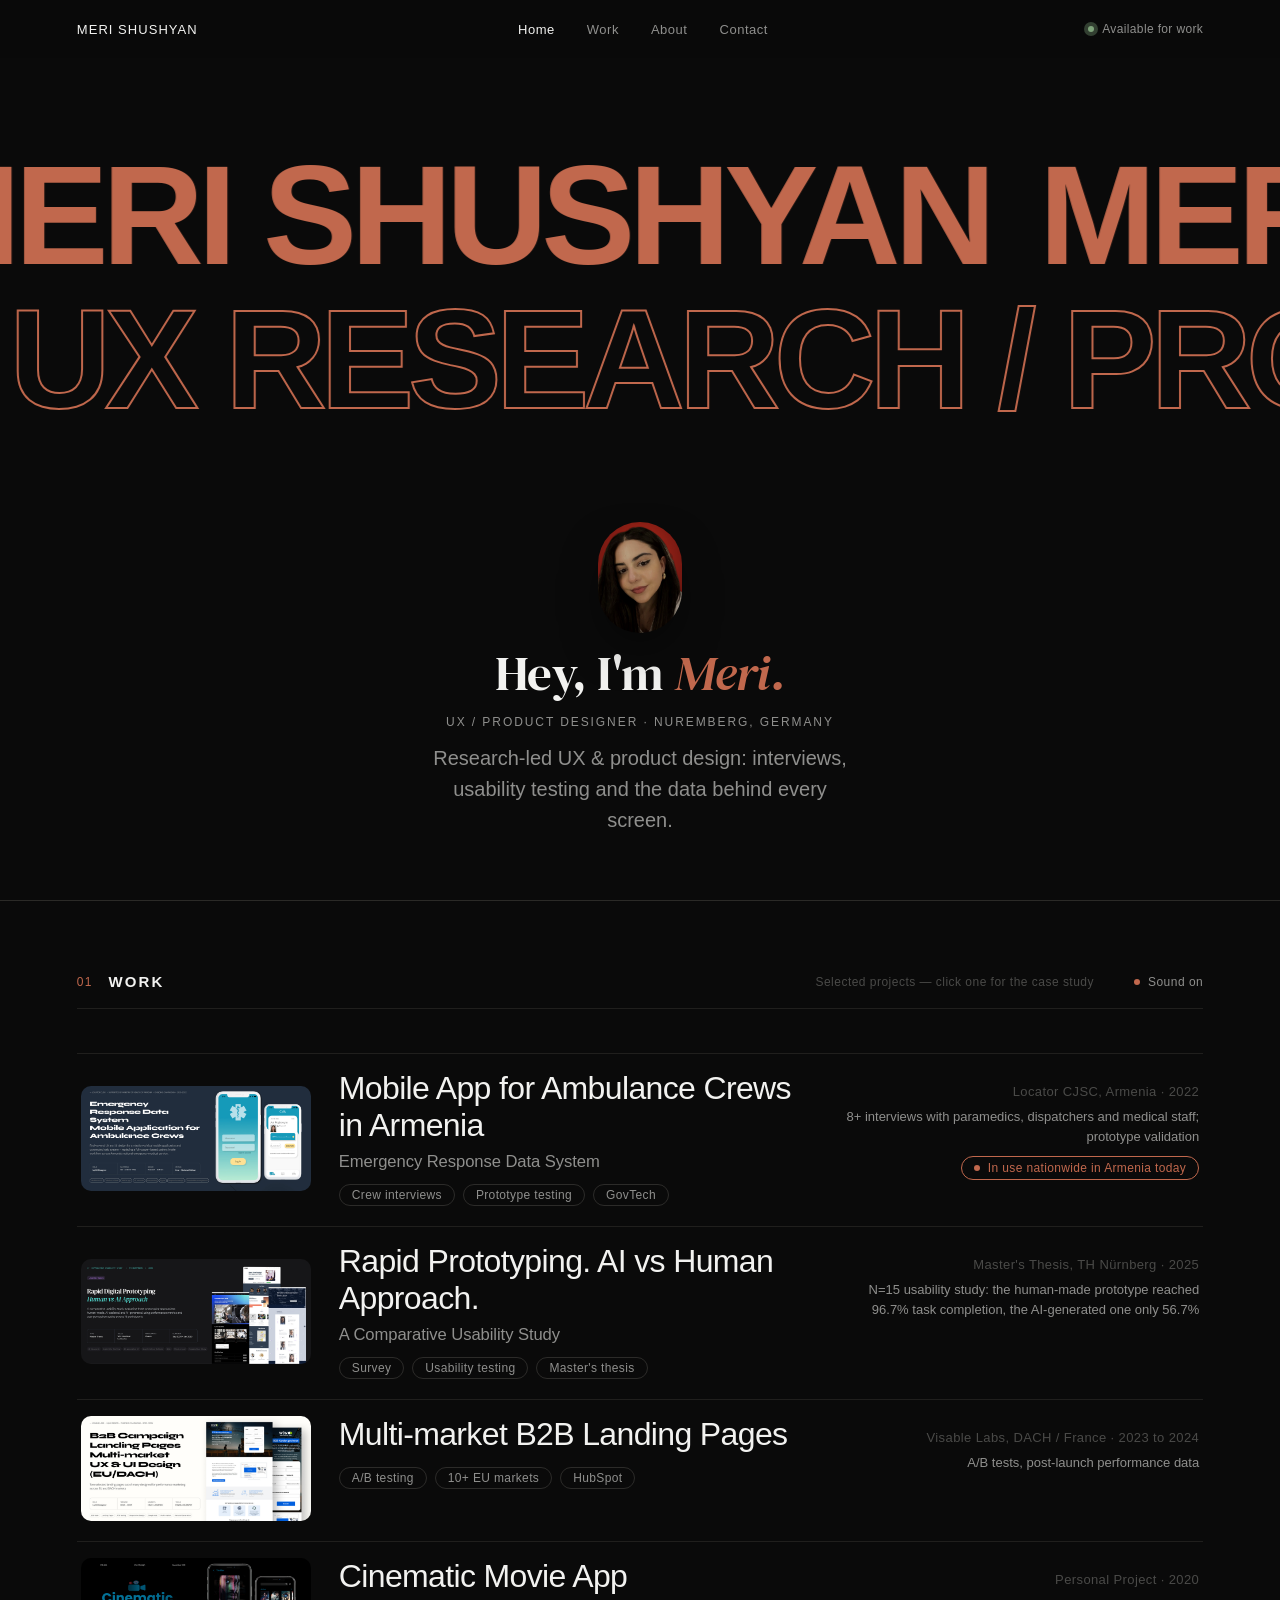
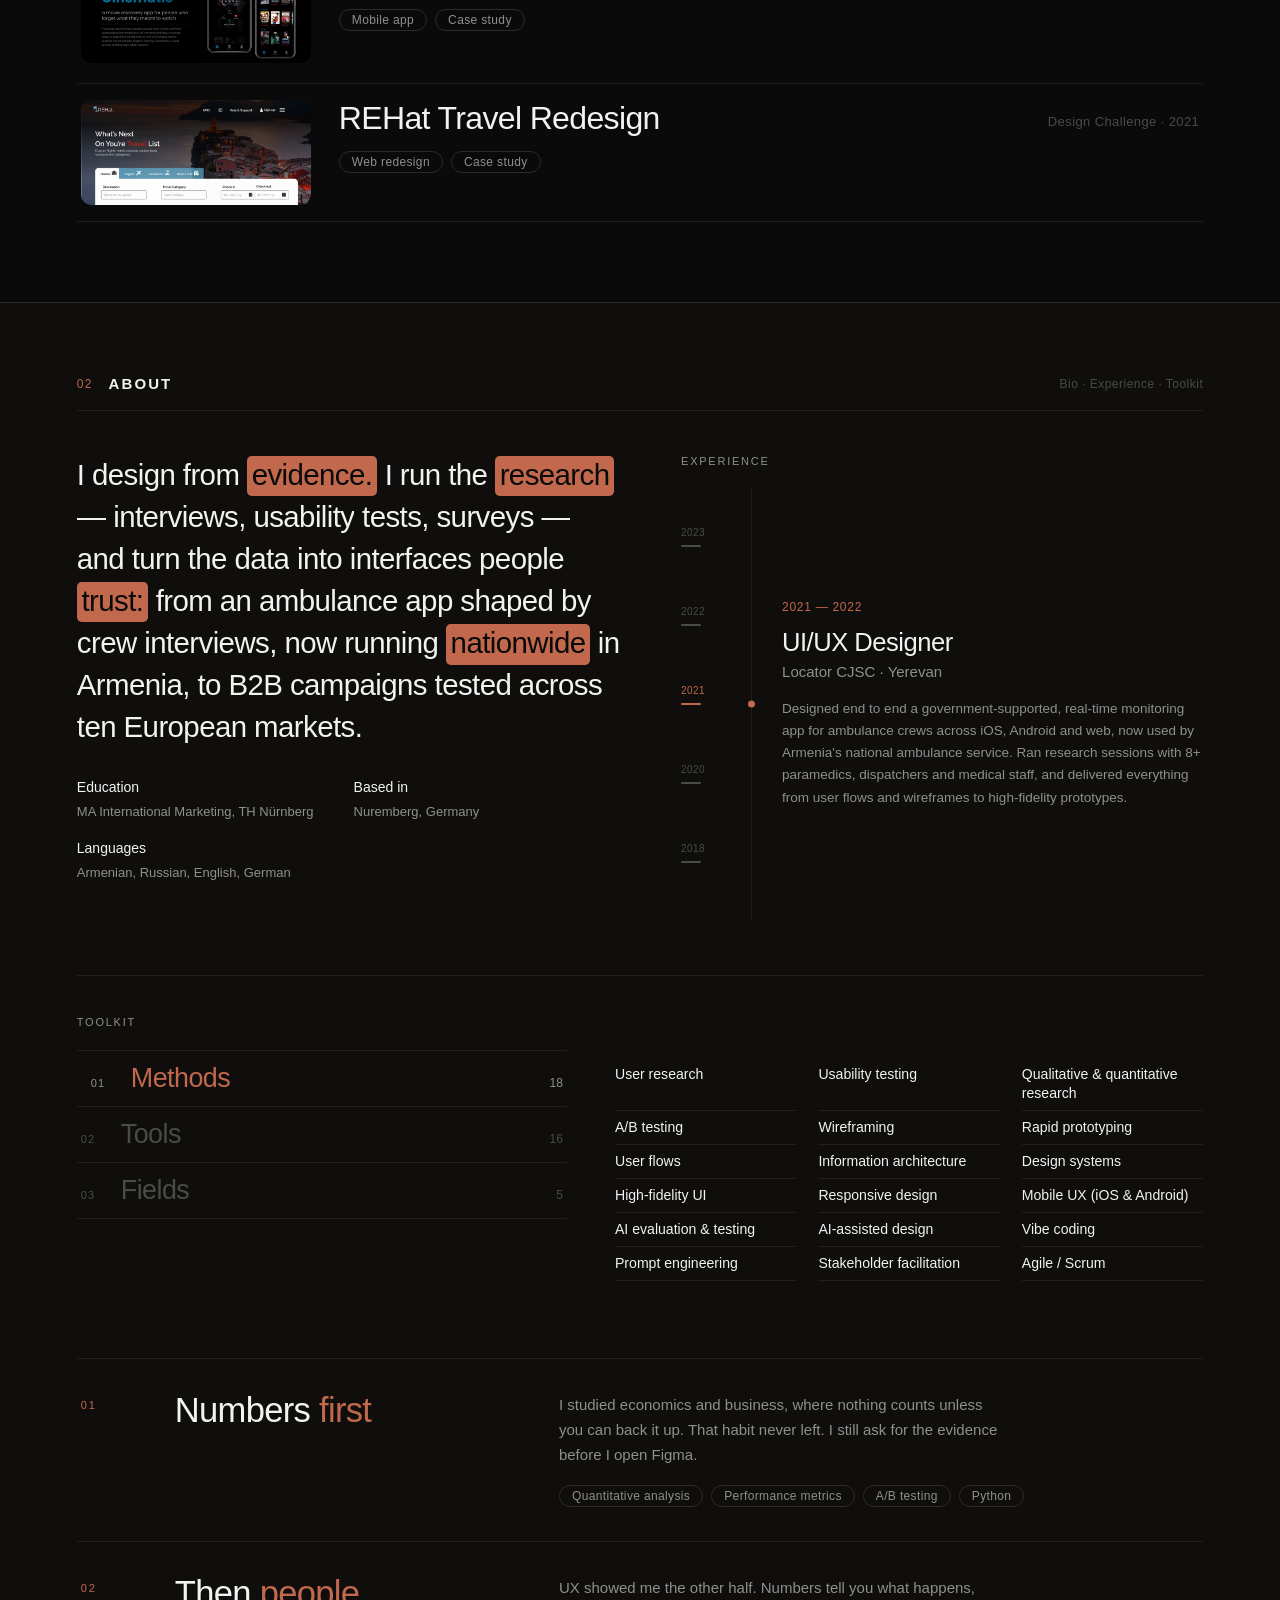
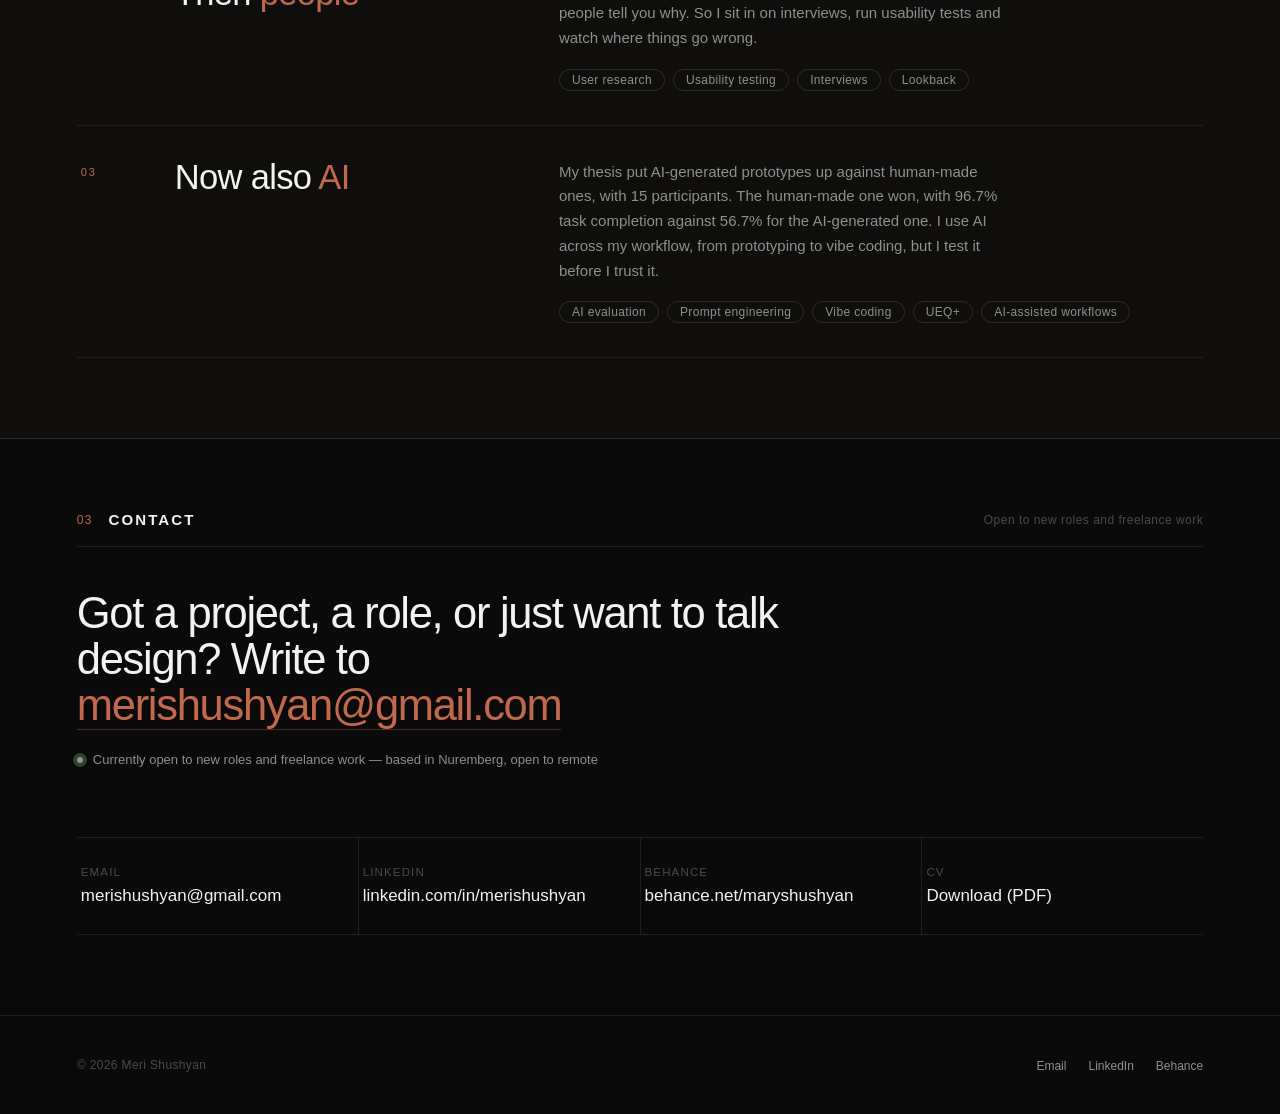
==== commit 3d1eb50e: "Add files via upload" ====
--- a/index.html
+++ b/index.html
@@ -4,19 +4,19 @@
 <meta charset="UTF-8">
 <meta name="viewport" content="width=device-width, initial-scale=1.0">
 <title>Meri Shushyan — UX / Product Designer</title>
-<meta name="description" content="UX & Product Designer in Nuremberg. Research-led work: a nationwide ambulance app, B2B landing pages across 10+ EU markets, and AI vs human prototyping.">
+<meta name="description" content="Research-led UX &amp; product designer in Nuremberg. A nationwide ambulance app, GovTech, fintech and B2B. User research, usability testing, AI-assisted prototyping and vibe coding.">
 <link rel="canonical" href="https://merishushyan.github.io/portfolio/index.html">
 <meta property="og:type" content="website">
 <meta property="og:site_name" content="Meri Shushyan">
 <meta property="og:title" content="Meri Shushyan · UX / Product Designer">
-<meta property="og:description" content="UX & Product Designer in Nuremberg. Research-led work: a nationwide ambulance app, B2B landing pages across 10+ EU markets, and AI vs human prototyping.">
+<meta property="og:description" content="Research-led UX &amp; product designer in Nuremberg. A nationwide ambulance app, GovTech, fintech and B2B. User research, usability testing, AI-assisted prototyping and vibe coding.">
 <meta property="og:url" content="https://merishushyan.github.io/portfolio/index.html">
 <meta property="og:image" content="https://merishushyan.github.io/portfolio/og-image.jpg">
 <meta property="og:image:width" content="1200">
 <meta property="og:image:height" content="630">
 <meta name="twitter:card" content="summary_large_image">
 <meta name="twitter:title" content="Meri Shushyan · UX / Product Designer">
-<meta name="twitter:description" content="UX & Product Designer in Nuremberg. Research-led work: a nationwide ambulance app, B2B landing pages across 10+ EU markets, and AI vs human prototyping.">
+<meta name="twitter:description" content="Research-led UX &amp; product designer in Nuremberg. A nationwide ambulance app, GovTech, fintech and B2B. User research, usability testing, AI-assisted prototyping and vibe coding.">
 <meta name="twitter:image" content="https://merishushyan.github.io/portfolio/og-image.jpg">
 <meta name="theme-color" content="#0A0A0A">
 <link rel="stylesheet" href="styles.css">
--- a/styles.css
+++ b/styles.css
@@ -1114,3 +1114,10 @@
 @media (max-width:1000px){ .ringwrap--side{ position:relative; width:auto; margin-top:36px; --s:.45; } }
 @media (max-width:520px){ .ringwrap{ --s:.4; margin-top:32px; } }
 @media (prefers-reduced-motion:reduce){ .ring3d{ animation:none; transform:scale(var(--s)) rotateX(-11deg) rotateY(-20deg); } }
+
+/* Text under the name is fixed: no intro animation */
+.blur-seg{ opacity:1 !important; filter:none !important; transform:none !important; transition:none !important; }
+.hc__eyebrow,.hc__tagline{ opacity:1 !important; transform:none !important; filter:none !important; transition:none !important; }
+body.is-loading .hc__eyebrow, body.is-loading .hc__tagline{ opacity:1 !important; }
+/* Photo is visible immediately: no fade-in */
+.hx__photo, body.is-loading .hx__photo, body:not(.is-loading) .hx__photo, .hero .hx__photo{ opacity:1 !important; transition:transform .3s ease !important; }
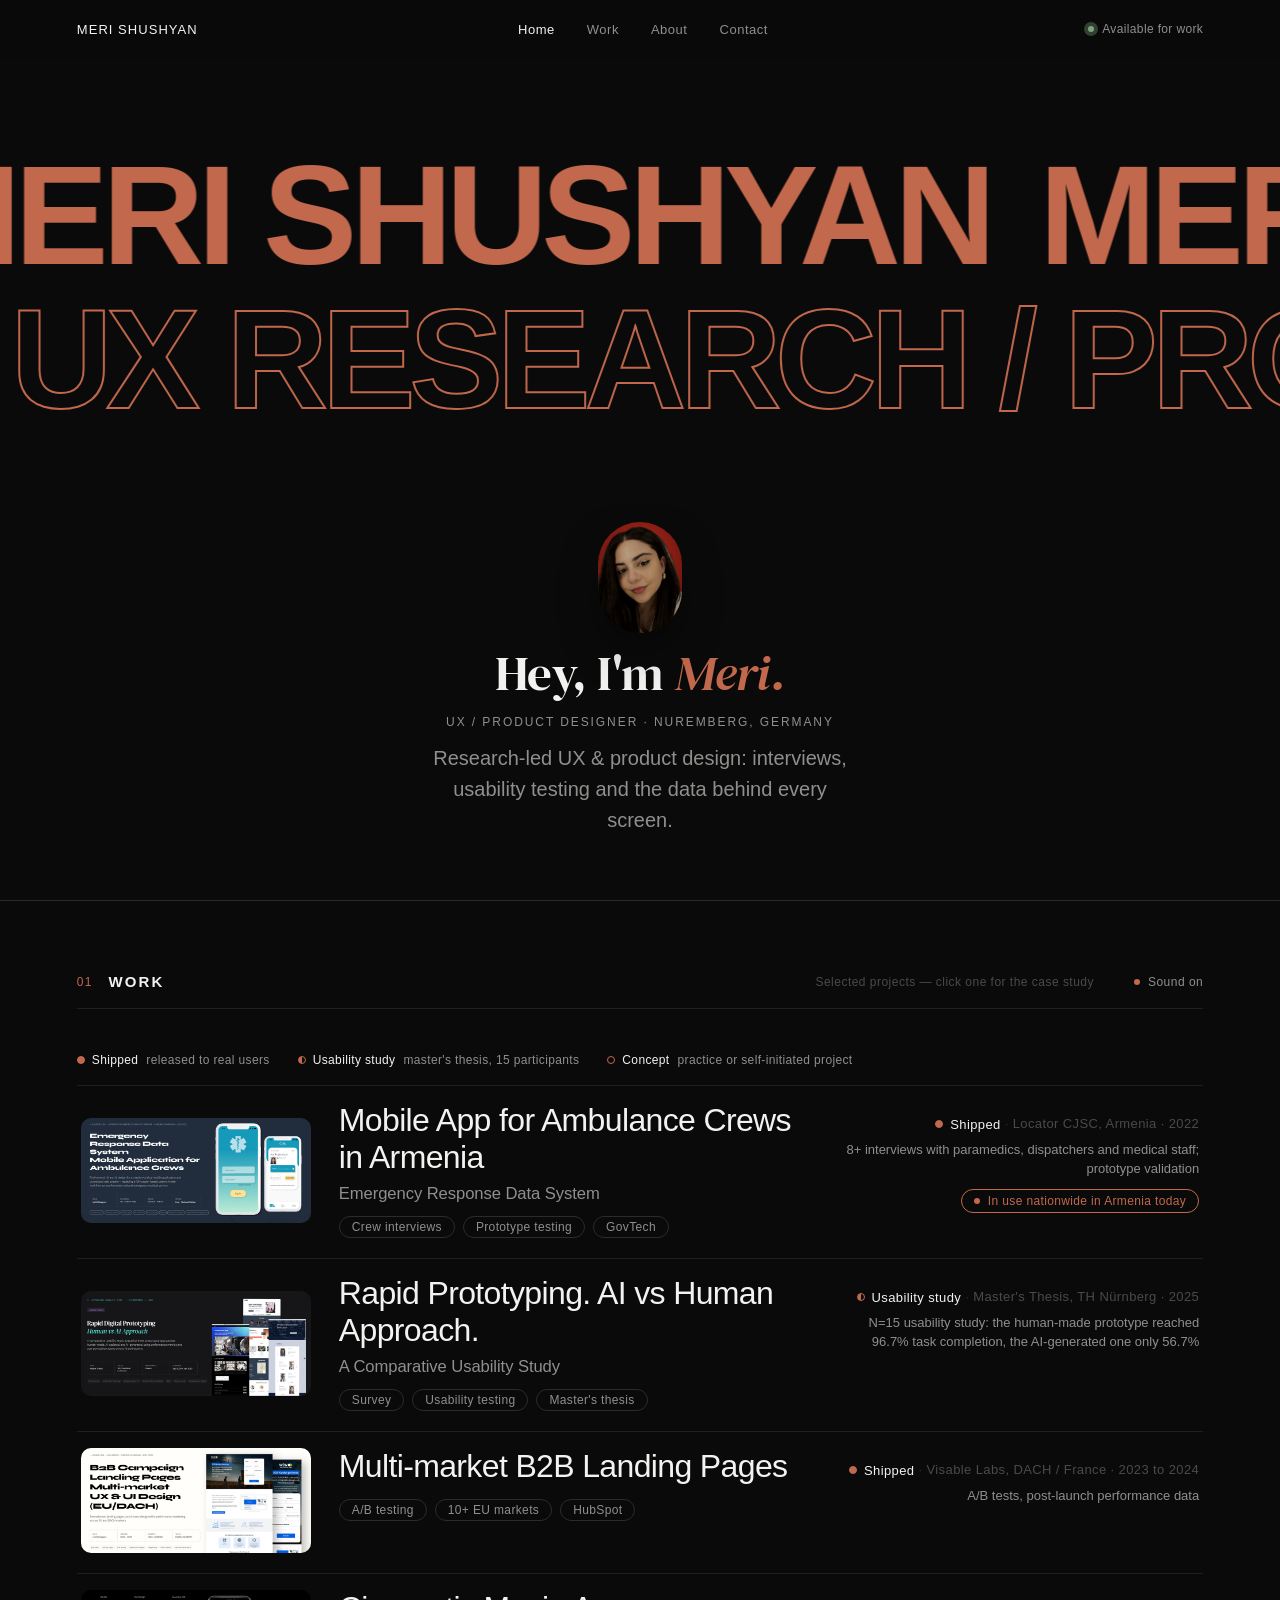
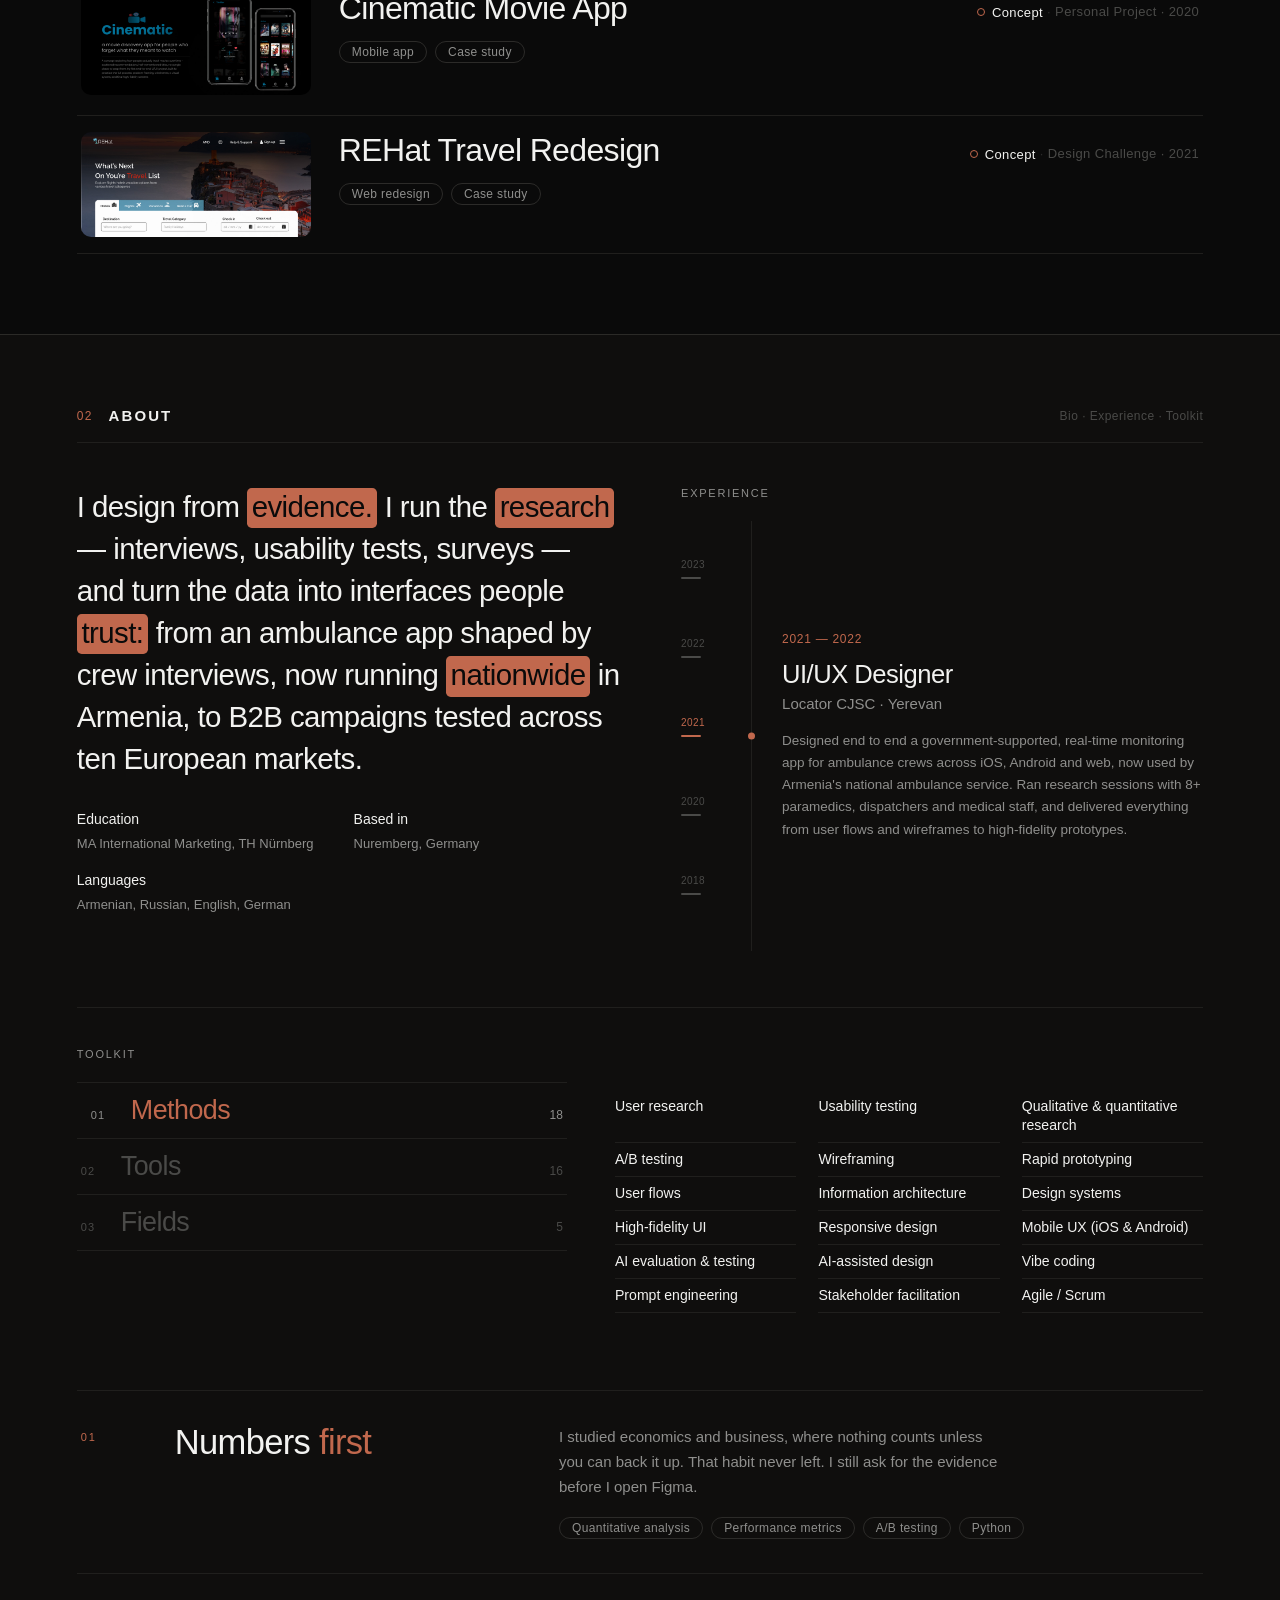
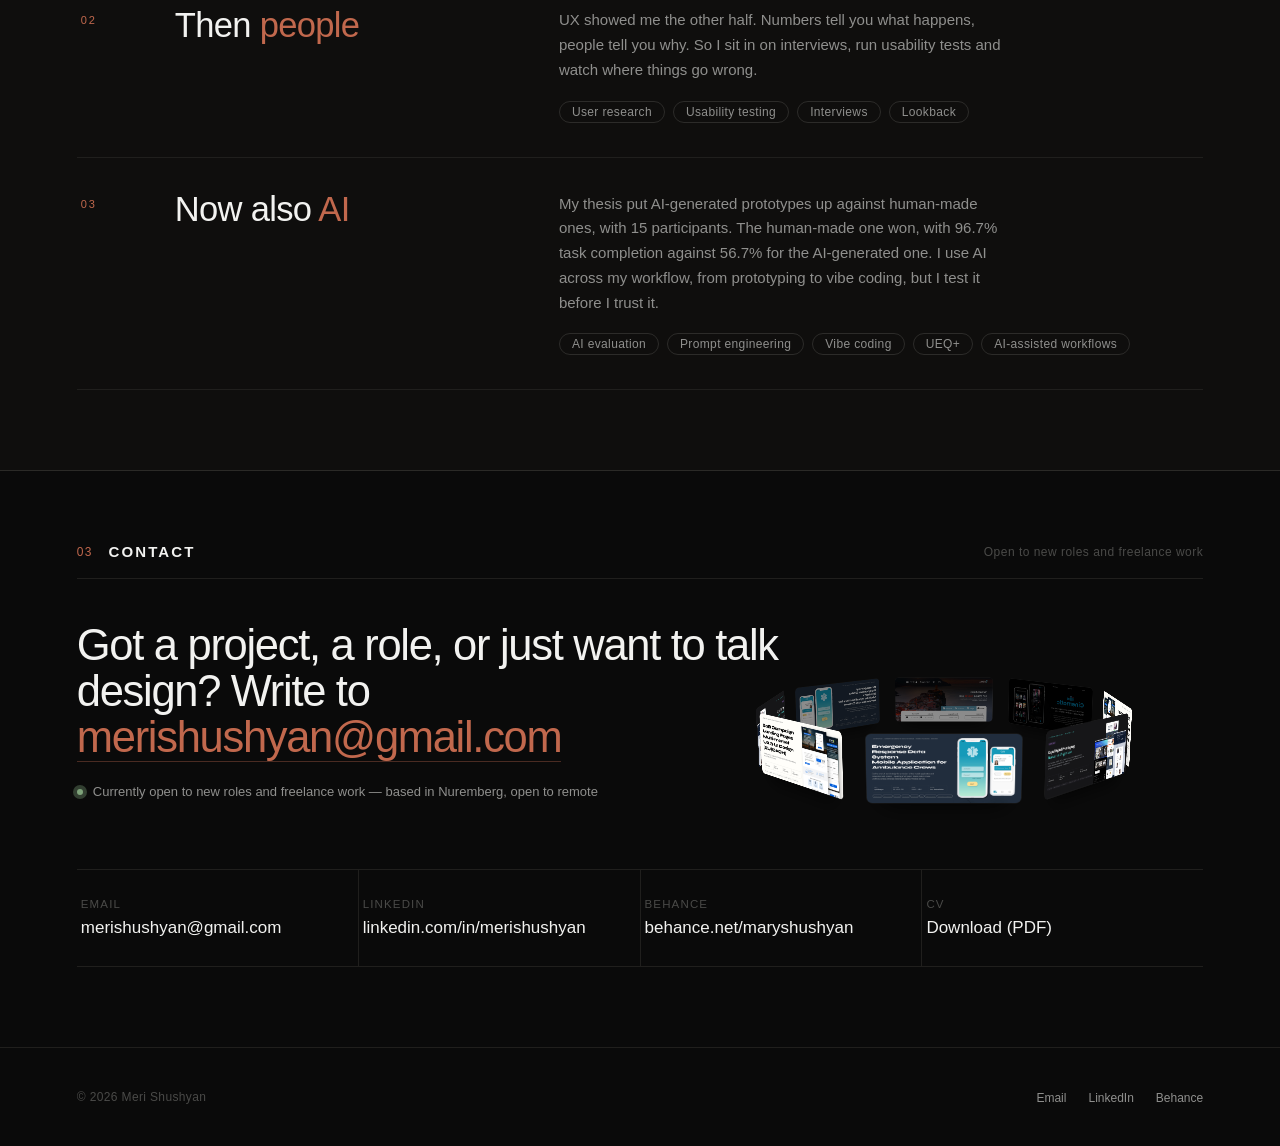
==== commit efb88073: "Add files via upload" ====
--- a/index.html
+++ b/index.html
@@ -76,7 +76,7 @@
 <!-- ================= WORK ================= -->
 <section class="sec sec--work work" id="work">
   <header class="sec__head"><span class="sec__num">01</span><h2 class="sec__title">Work</h2><span class="sec__sub">Selected projects — click one for the case study</span><button class="snd" id="soundBtn" type="button" aria-pressed="true"><span class="snd__dot"></span><span class="snd__txt">Sound on</span></button></header>
-  <div class="work-stage" id="workStage">
+  <p class="legend"><span class="legend__i"><span class="row__status st-shipped"><i></i>Shipped</span> released to real users</span><span class="legend__i"><span class="row__status st-research"><i></i>Usability study</span> master's thesis, 15 participants</span><span class="legend__i"><span class="row__status st-concept"><i></i>Concept</span> practice or self-initiated project</span></p><div class="work-stage" id="workStage">
     <div class="preview" id="preview">
       <div class="preview__track" id="previewTrack"></div>
     </div>
@@ -92,7 +92,7 @@
             <span class="row__sub">Emergency Response Data System</span>
             <span class="row__tags"><span class="row__tag">Crew interviews</span><span class="row__tag">Prototype testing</span><span class="row__tag">GovTech</span></span>
           </span>
-          <span class="row__side"><span class="row__meta">Locator CJSC, Armenia · 2022</span><span class="row__ev">8+ interviews with paramedics, dispatchers and medical staff; prototype validation</span><span class="row__now"><i></i>In use nationwide in Armenia today</span></span>
+          <span class="row__side"><span class="row__meta"><span class="row__status st-shipped"><i></i>Shipped</span> <b>·</b> Locator CJSC, Armenia · 2022</span><span class="row__ev">8+ interviews with paramedics, dispatchers and medical staff; prototype validation</span><span class="row__now"><i></i>In use nationwide in Armenia today</span></span>
         </a>
       </div>
       <div class="row" data-preview="assets/work/hover/thesis.jpg">
@@ -105,7 +105,7 @@
             <span class="row__sub">A Comparative Usability Study</span>
             <span class="row__tags"><span class="row__tag">Survey</span><span class="row__tag">Usability testing</span><span class="row__tag">Master's thesis</span></span>
           </span>
-          <span class="row__side"><span class="row__meta">Master's Thesis, TH Nürnberg · 2025</span><span class="row__ev">N=15 usability study: the human-made prototype reached 96.7% task completion, the AI-generated one only 56.7%</span></span>
+          <span class="row__side"><span class="row__meta"><span class="row__status st-research"><i></i>Usability study</span> <b>·</b> Master's Thesis, TH Nürnberg · 2025</span><span class="row__ev">N=15 usability study: the human-made prototype reached 96.7% task completion, the AI-generated one only 56.7%</span></span>
         </a>
       </div>
       <div class="row" data-preview="assets/work/hover/b2b.jpg">
@@ -117,7 +117,7 @@
             </span>
             <span class="row__tags"><span class="row__tag">A/B testing</span><span class="row__tag">10+ EU markets</span><span class="row__tag">HubSpot</span></span>
           </span>
-          <span class="row__side"><span class="row__meta">Visable Labs, DACH / France · 2023 to 2024</span><span class="row__ev">A/B tests, post-launch performance data</span></span>
+          <span class="row__side"><span class="row__meta"><span class="row__status st-shipped"><i></i>Shipped</span> <b>·</b> Visable Labs, DACH / France · 2023 to 2024</span><span class="row__ev">A/B tests, post-launch performance data</span></span>
         </a>
       </div>
       <div class="row" data-preview="assets/work/hover/movie.jpg">
@@ -129,7 +129,7 @@
             </span>
             <span class="row__tags"><span class="row__tag">Mobile app</span><span class="row__tag">Case study</span></span>
           </span>
-          <span class="row__side"><span class="row__meta">Personal Project · 2020</span></span>
+          <span class="row__side"><span class="row__meta"><span class="row__status st-concept"><i></i>Concept</span> <b>·</b> Personal Project · 2020</span></span>
         </a>
       </div>
       <div class="row" data-preview="assets/work/hover/travel.jpg">
@@ -141,7 +141,7 @@
             </span>
             <span class="row__tags"><span class="row__tag">Web redesign</span><span class="row__tag">Case study</span></span>
           </span>
-          <span class="row__side"><span class="row__meta">Design Challenge · 2021</span></span>
+          <span class="row__side"><span class="row__meta"><span class="row__status st-concept"><i></i>Concept</span> <b>·</b> Design Challenge · 2021</span></span>
         </a>
       </div>
     </div>
--- a/styles.css
+++ b/styles.css
@@ -1121,3 +1121,39 @@
 body.is-loading .hc__eyebrow, body.is-loading .hc__tagline{ opacity:1 !important; }
 /* Photo is visible immediately: no fade-in */
 .hx__photo, body.is-loading .hx__photo, body:not(.is-loading) .hx__photo, .hero .hx__photo{ opacity:1 !important; transition:transform .3s ease !important; }
+
+
+/* mobile fixes (Nov 2026) */
+/* About story rows: the round-5 override above beat the 860px rule, so the three columns stayed and the text ran off the right edge */
+@media (max-width:860px){
+  .story__row, .story--b .story__row{ grid-template-columns:minmax(0,1fr); gap:10px; padding:30px 0; }
+  .story__row:hover{ padding-left:0; }
+  .story__t{ margin:0; }
+  .story__b{ min-width:0; }
+  .story__b p{ max-width:none; }
+}
+/* touch screens: never leave the project thumbnails dimmed */
+@media (hover:none), (pointer:coarse){
+  .row.is-dim .row__thumb, .row.is-hover .row__thumb{ opacity:1; }
+}
+
+.row__status{ display:inline-flex; align-items:center; gap:7px; color:var(--ink); }
+.row__status i{ width:8px; height:8px; border-radius:50%; border:1.5px solid var(--clay); box-sizing:border-box; flex:none; }
+.st-shipped i{ background:var(--clay); }
+.st-research i{ background:linear-gradient(90deg,var(--clay) 50%,transparent 50%); }
+.st-concept i{ background:transparent; }
+.row__meta b{ font-weight:400; opacity:.5; }
+.legend{ display:flex; flex-wrap:wrap; align-items:center; gap:6px 10px; margin:0 0 18px; font-size:12px; letter-spacing:.03em; color:var(--ink-soft); }
+.legend .row__status{ color:var(--ink); margin-left:0; }
+.legend__sep{ width:18px; height:1px; background:var(--line,#2a2a2a); display:inline-block; }
+.legend__i{ display:inline-flex; align-items:center; gap:8px; }
+.legend{ gap:8px 28px; }
+@media (max-width:860px){ .legend{ flex-direction:column; align-items:flex-start; gap:8px; } }
+
+/* dim the status label with its row on hover */
+.row__status{ transition:color .3s ease; }
+.row.is-dim .row__status{ color:#2E2D2B; }
+.row.is-dim .row__status i{ border-color:#2E2D2B; }
+.row.is-dim .st-shipped i{ background:#2E2D2B; }
+.row.is-dim .st-research i{ background:linear-gradient(90deg,#2E2D2B 50%,transparent 50%); }
+@media (max-width:860px){ .row__meta .row__status{ display:flex; margin-bottom:5px; } .row__meta b{ display:none; } }
